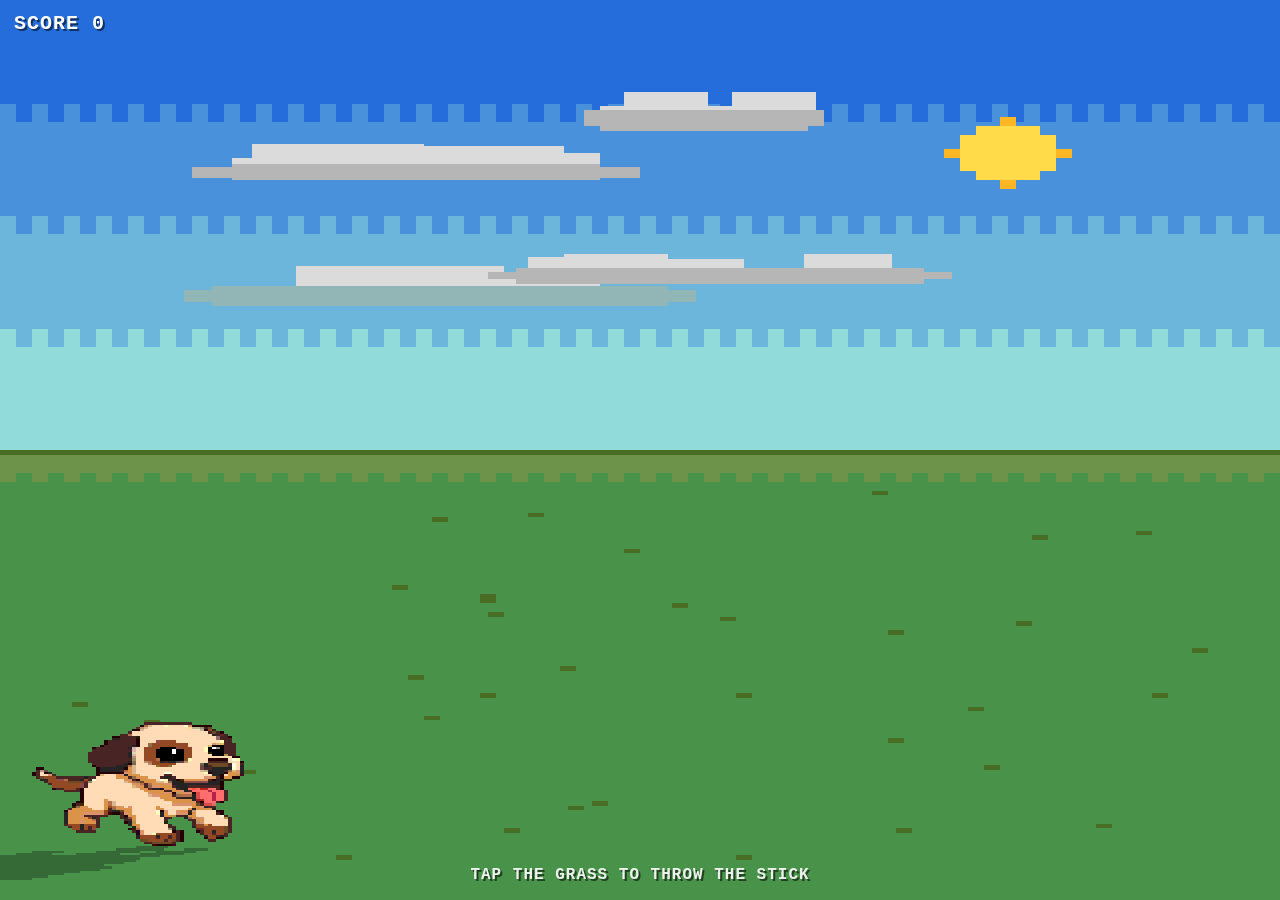
==== fetch/index.html @ 3e74830e "Add fetch: a pixel-art dog fetch game Tap the grass to throw a stick; the dog fetches it home for po" ====
<!DOCTYPE html>
<html lang="en">
<head>
<meta charset="utf-8">
<meta name="viewport" content="width=device-width, initial-scale=1, maximum-scale=1, user-scalable=no, viewport-fit=cover">
<meta name="theme-color" content="#7ec8ff">
<title>Fetch</title>
<style>
  * { margin: 0; padding: 0; box-sizing: border-box; }
  html, body {
    height: 100%;
    overflow: hidden;
    background: #000;
    touch-action: none;
    -webkit-user-select: none;
    user-select: none;
    -webkit-tap-highlight-color: transparent;
    font-family: "Courier New", Courier, monospace;
  }
  #game {
    position: fixed;
    inset: 0;
    width: 100%;
    height: 100%;
    image-rendering: pixelated;
    image-rendering: crisp-edges;
  }
  #hud {
    position: fixed;
    top: env(safe-area-inset-top, 0);
    left: 0;
    right: 0;
    display: flex;
    justify-content: space-between;
    align-items: flex-start;
    padding: 12px 14px;
    pointer-events: none;
    color: #fff;
    font-weight: bold;
    text-shadow: 2px 2px 0 rgba(0,0,0,0.55);
    font-size: clamp(14px, 4.5vw, 20px);
    letter-spacing: 1px;
  }
  #score { white-space: pre; }
  #themeBtn {
    pointer-events: auto;
    display: none;
    background: #14141c;
    color: #fff;
    border: 3px solid #fff;
    box-shadow: 3px 3px 0 rgba(0,0,0,0.5);
    font-family: inherit;
    font-weight: bold;
    font-size: clamp(12px, 3.8vw, 16px);
    letter-spacing: 1px;
    padding: 8px 12px;
    cursor: pointer;
  }
  #themeBtn:active { transform: translate(2px, 2px); box-shadow: 1px 1px 0 rgba(0,0,0,0.5); }
  #hint {
    position: fixed;
    bottom: calc(env(safe-area-inset-bottom, 0px) + 16px);
    left: 0;
    right: 0;
    text-align: center;
    color: rgba(255,255,255,0.9);
    font-size: clamp(12px, 3.8vw, 16px);
    font-weight: bold;
    letter-spacing: 1px;
    text-shadow: 2px 2px 0 rgba(0,0,0,0.55);
    pointer-events: none;
    transition: opacity 0.6s;
  }
  #toast {
    position: fixed;
    top: 22%;
    left: 0;
    right: 0;
    text-align: center;
    color: #fff;
    font-size: clamp(16px, 6vw, 26px);
    font-weight: bold;
    letter-spacing: 2px;
    text-shadow: 2px 2px 0 rgba(0,0,0,0.6);
    pointer-events: none;
    opacity: 0;
  }
  #toast.show { animation: toastUp 1.1s ease-out; }
  @keyframes toastUp {
    0%   { opacity: 0; transform: translateY(10px); }
    20%  { opacity: 1; transform: translateY(0); }
    75%  { opacity: 1; }
    100% { opacity: 0; transform: translateY(-14px); }
  }
  #backdrop {
    position: fixed;
    inset: 0;
    background: rgba(0,0,0,0.45);
    display: none;
    z-index: 10;
  }
  #bubble {
    position: fixed;
    left: 50%;
    bottom: 18%;
    transform: translateX(-50%);
    width: min(86vw, 420px);
    background: #14141c;
    color: #f2f2f7;
    border: 4px solid #f2f2f7;
    box-shadow: 6px 6px 0 rgba(0,0,0,0.55);
    padding: 18px 16px 14px;
    display: none;
    z-index: 11;
    text-align: center;
  }
  /* speech bubble tail pointing down-left toward the dog */
  #bubble::after {
    content: "";
    position: absolute;
    left: 18%;
    bottom: -18px;
    width: 0;
    height: 0;
    border-left: 14px solid transparent;
    border-right: 14px solid transparent;
    border-top: 18px solid #f2f2f7;
  }
  #bubble::before {
    content: "";
    position: absolute;
    left: calc(18% + 4px);
    bottom: -10px;
    width: 0;
    height: 0;
    border-left: 10px solid transparent;
    border-right: 10px solid transparent;
    border-top: 14px solid #14141c;
    z-index: 1;
  }
  #bubbleText {
    font-size: clamp(15px, 4.6vw, 19px);
    font-weight: bold;
    line-height: 1.5;
    white-space: pre-wrap;
  }
  #bubbleArt {
    margin: 14px auto 0;
    display: none;
    max-width: 70%;
    max-height: 28vh;
    image-rendering: pixelated;
    image-rendering: crisp-edges;
  }
  #bubbleTap {
    margin-top: 14px;
    font-size: clamp(11px, 3.2vw, 13px);
    color: #9a9aad;
    letter-spacing: 2px;
    animation: blink 1.2s steps(2) infinite;
  }
  @keyframes blink { 50% { opacity: 0.25; } }
</style>
</head>
<body>
<canvas id="game"></canvas>
<div id="hud">
  <div id="score">SCORE 0</div>
  <button id="themeBtn" type="button">SKY: DAY</button>
</div>
<div id="hint">TAP THE GRASS TO THROW THE STICK</div>
<div id="toast"></div>
<div id="backdrop"></div>
<div id="bubble">
  <div id="bubbleText"></div>
  <img id="bubbleArt" alt="">
  <div id="bubbleTap">TAP TO CONTINUE</div>
</div>

<script>
"use strict";

/* ============================================================
 *  EVERYTHING YOU'LL WANT TO EDIT IS IN THIS TOP SECTION.
 * ============================================================ */

/* ---- MESSAGES ----------------------------------------------
 * Shown one per fetch (in order) once the translate feature is
 * unlocked. Add / remove / reorder freely; the game adapts to
 * any count. `art` is an optional URL to a pixel-art image
 * shown below the text (leave null for text only).
 * `\n` inside text makes a line break.
 *
 * A long message can span several bubble pages: use `pages`
 * instead of `text`/`art`. One fetch shows all its pages in a
 * row - each tap turns the page, and every page can carry its
 * own pixel art (or none).
 */
const MESSAGES = [
  { text: "woof! you unlocked my voice!\n(placeholder message 1 - edit me)", art: null },
  { text: "placeholder message 2 - edit me", art: null },
  {
    pages: [
      { text: "placeholder message 3, page 1 - a longer thought can continue...", art: null },
      { text: "...on the next page, optionally with different art.", art: null },
    ],
  },
  { text: "placeholder message 4 - edit me", art: null },
  { text: "placeholder message 5 - edit me", art: null },
];

/* ---- GAME TUNING ------------------------------------------- */
const CONFIG = {
  POINTS_PER_FETCH: 5,
  TRANSLATE_UNLOCK_AT: 10,   // score needed to unlock the translate feature
  // game-pixels per second along the direction of travel, per direction.
  // tune each to match the sprite's walk cycle (together with its fps).
  DOG_SPEED: { N: 58, NE: 58, S: 58, SW: 58 },
  STICK_FLIGHT_MS: 700,
  PICKUP_PAUSE_MS: 450,
  SAVE_KEY: "fetch-dog-save-v1",
};

/* ---- SPRITES ------------------------------------------------
 * Set `src` to a PNG path or URL (CDN is fine); null uses a
 * built-in placeholder. Sheets can be horizontal strips OR
 * grids: `frames` is the total frame count, `cols` is frames
 * per row (defaults to all frames in one row).
 * Every sprite is resampled once at load (nearest-neighbor) so
 * a frame stands `size` game-px tall - the world is 160px wide,
 * so size 32 covers a fifth of the screen. Omit `size` to keep
 * native pixels. `fps` is the animation speed.
 *
 * Directions: runN = fetching straight up, runNE = fetching
 * up-right, runS / runSW = returning (stick in mouth, baked
 * into the art - the game hides the loose stick then).
 */
const SPRITES = {
  // `feet` = transparent px between the frame's bottom edge and
  // the lowest paw pixel (in SOURCE px) - anchors feet to the
  // ground so the dog stands on its shadow. Measured per sheet.
  // `detail: 2` renders the sprite on a grid twice as fine as
  // the world (same on-screen size, double the pixel detail).
  idle:  { src: "assets/dog_idle.png",      frames: 16, cols: 4, fps: 8,  size: 32, feet: 12,  detail: 2 },
  runN:  { src: "assets/dog_north.png",     frames: 5,  cols: 5, fps: 10, size: 32, feet: 15,  detail: 2 },
  runNE: { src: "assets/dog_northeast.png", frames: 4,  cols: 2, fps: 10, size: 32, feet: 8,   detail: 2 },
  runS:  { src: "assets/dog_south.png",     frames: 5,  cols: 5, fps: 10, size: 32, feet: 25,  detail: 2 },
  runSW: { src: "assets/dog_southwest.png", frames: 4,  cols: 2, fps: 10, size: 32, feet: 28,  detail: 2 },
  stick: { src: "assets/stick.png",         frames: 1,  fps: 1,  size: 10, feet: 135 },
  sun:   { src: null, frames: 1, fps: 1 },
  moon:  { src: null, frames: 1, fps: 1 },
  cloud: { src: null, frames: 1, fps: 1 },
};

/* ---- SKY THEMES ---------------------------------------------
 * The sky is drawn as discrete color bands with dithered seams
 * (retro-style) and is generated fresh on every load: sun/moon
 * position jitters, clouds get random shapes, sizes, positions
 * and drift speeds, stars scatter differently each night.
 *
 * All colors snap to the Sega Mega Drive palette (9-bit RGB,
 * 8 levels per channel) - edit freely, they get quantized.
 * `sky` is EXACTLY the flat bands drawn top to bottom: 3-4
 * hand-shaded tones of a single hue, no gradient in between.
 * `body` is the sprite hanging in the sky; `bodyPos` is its
 * base position as fractions of (width, sky height), drawn at
 * uniform scale, never squished. `glow` paints halo rings
 * behind it, outermost color first (null for none).
 * Clouds are lit by the sun/moon: `cloudLit` / `cloudShade`
 * are 4-step ramps indexed by distance from the light -
 * index 0 colors the nearest clouds, index 3 the farthest.
 */
const THEMES = {
  day: {
    label: "DAY",
    sky: ["#246ddb", "#4992db", "#6db6db", "#92dbdb"],
    ground: "#4a8f3c", groundLight: "#5da04a", groundDark: "#3c7530",
    body: "sun", bodyPos: [0.70, 0.38], glow: null,
    stars: false, cloudAlpha: 1.0, shadowAlpha: 0.28,
    cloudLit:   ["#f4f4ee", "#e8ecea", "#d8e2e2", "#c8d4da"],
    cloudShade: ["#b8c8d0", "#a8bcc8", "#98acc0", "#8ca0b4"],
  },
  sunset: {
    label: "SUNSET",
    sky: ["#922449", "#b64924", "#db6d24", "#ff9249"],
    ground: "#3a6a2e", groundLight: "#4a7a38", groundDark: "#2e5424",
    body: "sun", bodyPos: [0.24, 0.78], glow: ["#eda24e", "#f6d27c"],
    stars: false, cloudAlpha: 1.0, shadowAlpha: 0.34,
    cloudLit:   ["#f6d27c", "#e89a5a", "#b86878", "#7c5484"],
    cloudShade: ["#c87848", "#985058", "#6c4468", "#4c3a5c"],
  },
  night: {
    label: "NIGHT",
    sky: ["#000024", "#002449", "#24496d"],
    ground: "#20381c", groundLight: "#2a4424", groundDark: "#182c14",
    body: "moon", bodyPos: [0.68, 0.32], glow: ["#2c3660"],
    stars: true, cloudAlpha: 0.9, shadowAlpha: 0.18,
    cloudLit:   ["#6a74a0", "#565e88", "#464c70", "#383e5c"],
    cloudShade: ["#3a4060", "#323852", "#2a2f46", "#24283c"],
  },
};
const THEME_ORDER = ["day", "sunset", "night"];

/* Sega Mega Drive palette: 9-bit RGB, 8 levels per channel.
 * Every procedural color in the game passes through q(). */
const MD_LEVELS = [0, 36, 73, 109, 146, 182, 219, 255];
function q(hex) {
  const c = hexRGB(hex).map((v) => MD_LEVELS[Math.round(v / 255 * 7)]);
  return "#" + c.map((v) => v.toString(16).padStart(2, "0")).join("");
}
for (const t of Object.values(THEMES)) {
  t.sky = t.sky.map(q);
  t.ground = q(t.ground);
  t.groundLight = q(t.groundLight);
  t.groundDark = q(t.groundDark);
  if (t.glow) t.glow = t.glow.map(q);
  t.cloudLit = t.cloudLit.map(q);
  t.cloudShade = t.cloudShade.map(q);
}

/* ---- SKY GENERATION ----------------------------------------- */
const SKY = {
  CLOUDS_MIN: 3, CLOUDS_MAX: 5,
  DRIFT_MAX: 2.0,       // max cloud drift, game-px per second
  STARS_MIN: 30, STARS_MAX: 60,
  SUN_JITTER: 0.09,     // random sun/moon offset per load (fraction)
};

/* ============================================================
 *  GAME CODE BELOW - shouldn't need edits for content changes.
 * ============================================================ */

const canvas = document.getElementById("game");
const ctx = canvas.getContext("2d");
const scoreEl = document.getElementById("score");
const themeBtn = document.getElementById("themeBtn");
const hintEl = document.getElementById("hint");
const toastEl = document.getElementById("toast");
const backdropEl = document.getElementById("backdrop");
const bubbleEl = document.getElementById("bubble");
const bubbleTextEl = document.getElementById("bubbleText");
const bubbleArtEl = document.getElementById("bubbleArt");

/* ---- persistent state ---- */
let save = { score: 0, msgIndex: 0, theme: "day" };
try {
  const raw = localStorage.getItem(CONFIG.SAVE_KEY);
  if (raw) save = Object.assign(save, JSON.parse(raw));
} catch (e) { /* private mode etc - play without saving */ }
function persist() {
  try { localStorage.setItem(CONFIG.SAVE_KEY, JSON.stringify(save)); } catch (e) {}
}

const translateUnlocked = () => save.score >= CONFIG.TRANSLATE_UNLOCK_AT;
const skyUnlocked = () => save.msgIndex >= MESSAGES.length && translateUnlocked();

/* ---- layout (low-res internal canvas, scaled by CSS) ---- */
const GW = 160;               // world width in game pixels
const RES = 2;                // canvas supersample: sprites with `detail: 2`
                              // render on a grid twice as fine as the world
let GH = 284;                 // world height, follows screen aspect
let horizonY = 96;
const HOME_X = 20;   // dog home, bottom-left; keeps the 2x sprite fully on-screen
let homeY = 260;

function resize() {
  const aspect = window.innerHeight / window.innerWidth;
  GH = Math.max(200, Math.min(420, Math.round(GW * aspect)));
  canvas.width = GW * RES;
  canvas.height = GH * RES;
  horizonY = Math.round(GH * 0.50);
  homeY = GH - 12;
  ctx.setTransform(RES, 0, 0, RES, 0, 0); // draw in world units
  ctx.imageSmoothingEnabled = false;
  if (dog && dog.state === "idle") { dog.x = HOME_X; dog.y = homeY; }
  if (typeof scene !== "undefined") { regenScene(); rebuildSky(); }
}

/* ---- per-load random scenery ---- */
const scene = { clouds: [], stars: [], tufts: [], jx: 0, jy: 0 };
let skyCanvas = null;

function rnd(a, b) { return a + Math.random() * (b - a); }

function regenScene() {
  scene.jx = rnd(-SKY.SUN_JITTER, SKY.SUN_JITTER);
  scene.jy = rnd(-SKY.SUN_JITTER * 0.7, SKY.SUN_JITTER);
  scene.stars = [];
  const ns = Math.round(rnd(SKY.STARS_MIN, SKY.STARS_MAX));
  for (let i = 0; i < ns; i++) {
    scene.stars.push([Math.random(), Math.random(), Math.random() < 0.2 ? 2 : 1]);
  }
  scene.tufts = [];
  for (let i = 0; i < 34; i++) scene.tufts.push([Math.random(), Math.random()]);
  scene.clouds = [];
  const nc = Math.round(rnd(SKY.CLOUDS_MIN, SKY.CLOUDS_MAX));
  for (let i = 0; i < nc; i++) {
    scene.clouds.push({
      x: Math.random() * GW,
      fy: rnd(0.08, 0.70),
      fw: rnd(0.18, 0.40),
      fh: rnd(0.07, 0.15),
      drift: rnd(0.4, SKY.DRIFT_MAX) * (Math.random() < 0.5 ? -1 : 1),
      sil: null,      // silhouette canvas, made lazily
      bucket: -1,     // light-distance bucket of current tint
      tinted: null,
    });
  }
}

/* random blobby cloud silhouette (used when no cloud art is set) */
function genCloudSil() {
  const w = Math.round(rnd(22, 40)), h = Math.round(rnd(10, 16));
  const c = makeCanvas(w, h), g = c.getContext("2d");
  g.fillStyle = "#fff";
  const base = Math.round(h * 0.5);
  g.fillRect(2, base, w - 4, h - base - 1);
  const bumps = 3 + Math.floor(Math.random() * 3);
  for (let i = 0; i < bumps; i++) {
    const bw = Math.round(rnd(4, w * 0.4));
    const bx = Math.round(rnd(1, Math.max(2, w - bw - 1)));
    const bh = Math.round(rnd(2, base));
    g.fillRect(bx, base - bh, bw, bh + 1);
  }
  g.fillRect(0, base + 1, 2, Math.max(1, h - base - 3));
  g.fillRect(w - 2, base + 1, 2, Math.max(1, h - base - 3));
  return c;
}

function sunPos(th) {
  const fx = Math.min(0.90, Math.max(0.08, th.bodyPos[0] + scene.jx));
  const fy = Math.min(0.85, Math.max(0.12, th.bodyPos[1] + scene.jy));
  return [fx * GW, fy * horizonY];
}

function hexRGB(h) {
  return [parseInt(h.slice(1, 3), 16), parseInt(h.slice(3, 5), 16), parseInt(h.slice(5, 7), 16)];
}

/* colorize a cloud silhouette: lit on top, shaded underside */
function tintCloud(sil, lit, shade) {
  const c = makeCanvas(sil.width, sil.height);
  const g = c.getContext("2d");
  g.drawImage(sil, 0, 0);
  g.globalCompositeOperation = "source-atop";
  g.fillStyle = lit;
  g.fillRect(0, 0, c.width, c.height);
  g.fillStyle = shade;
  g.fillRect(0, Math.round(c.height * 0.55), c.width, Math.ceil(c.height * 0.45));
  return c;
}

/* pre-render the static sky: bands, dither, stars, halo, sun/moon */
function rebuildSky() {
  const th = THEMES[save.theme] || THEMES.day;
  if (!ART[th.body]) return;   // sprites not loaded yet
  skyCanvas = makeCanvas(GW, horizonY);
  const g = skyCanvas.getContext("2d");
  // the theme's shades ARE the bands - flat fills, no blending
  const cols = th.sky;
  const B = cols.length;
  const bandH = horizonY / B;
  for (let b = 0; b < B; b++) {
    g.fillStyle = cols[b];
    g.fillRect(0, Math.round(b * bandH), GW, Math.ceil(bandH) + 1);
  }
  // 2x2 checker dithering along each band seam
  for (let b = 1; b < B; b++) {
    const y = Math.round(b * bandH);
    g.fillStyle = cols[b];
    for (let x = 0; x < GW; x += 4) g.fillRect(x, y - 2, 2, 2);
    g.fillStyle = cols[b - 1];
    for (let x = 2; x < GW; x += 4) g.fillRect(x, y, 2, 2);
  }
  if (th.stars) {
    g.fillStyle = q("#d8d8e8");
    for (const s of scene.stars) {
      g.fillRect(Math.round(s[0] * (GW - 2)), Math.round(s[1] * (horizonY - 10)), s[2], s[2]);
    }
  }
  const [sx, sy] = sunPos(th);
  if (th.glow) {
    for (let i = 0; i < th.glow.length; i++) {
      g.fillStyle = th.glow[i];
      g.beginPath();
      g.arc(Math.round(sx), Math.round(sy), 7 + (th.glow.length - i) * 5, 0, Math.PI * 2);
      g.fill();
    }
  }
  const body = ART[th.body];
  const bd = body.detail || 1;
  g.drawImage(body.img, 0, 0, body.fw, body.fh,
    Math.round(sx - body.fw / bd / 2),
    Math.round(sy - body.fh / bd / 2),
    body.fw / bd, body.fh / bd);
}

/* ---- placeholder sprite art (used until real src is set) ---- */
const PAL = { out: "#33210f", body: "#a5713f", dark: "#7c5026", belly: "#d9b98a", stick: "#8a5a2b", stickD: "#6b431f" };
for (const k in PAL) PAL[k] = q(PAL[k]);

function makeCanvas(w, h) {
  const c = document.createElement("canvas");
  c.width = w; c.height = h;
  return c;
}

function drawSideDogFrame(g, ox, f, withStick, facingLeft) {
  // draws one 22x16 frame of a side-view dog facing right; flip handled by caller
  g.save();
  if (facingLeft) { g.translate(ox + 22, 0); g.scale(-1, 1); }
  else { g.translate(ox, 0); }
  g.fillStyle = PAL.body;
  g.fillRect(3, 6, 10, 5);          // body
  g.fillRect(12, 3, 5, 5);          // head
  g.fillStyle = PAL.dark;
  g.fillRect(12, 1, 2, 3);          // ear
  g.fillRect(16, 5, 2, 2);          // snout
  g.fillRect(1, 5 + (f ? 1 : 0), 2, 2); // tail (bobs)
  g.fillStyle = PAL.out;
  g.fillRect(14, 4, 1, 1);          // eye
  // legs alternate between frames
  g.fillStyle = PAL.dark;
  if (f === 0) {
    g.fillRect(4, 11, 2, 4);
    g.fillRect(10, 11, 2, 4);
  } else {
    g.fillRect(3, 11, 2, 4);
    g.fillRect(11, 11, 2, 4);
  }
  if (withStick) {
    g.fillStyle = PAL.stick;
    g.fillRect(15, 7, 7, 2);
    g.fillStyle = PAL.stickD;
    g.fillRect(20, 6, 2, 2);
  }
  g.restore();
}

function phSideDog(withStick, facingLeft) {
  const c = makeCanvas(44, 16);
  const g = c.getContext("2d");
  drawSideDogFrame(g, 0, 0, withStick, facingLeft);
  drawSideDogFrame(g, 22, 1, withStick, facingLeft);
  return c;
}

function drawVertDogFrame(g, ox, f, front, withStick) {
  // one 16x16 frame of a dog seen from behind (back) or front
  g.save();
  g.translate(ox, 0);
  g.fillStyle = PAL.body;
  g.fillRect(5, 6, 6, 6);           // body
  g.fillRect(4, 1, 8, 6);           // head
  g.fillStyle = PAL.dark;
  g.fillRect(3, 0, 2, 3);           // ears
  g.fillRect(11, 0, 2, 3);
  // tail wags side to side
  if (f === 0) g.fillRect(2, 7, 3, 2);
  else g.fillRect(11, 7, 3, 2);
  if (front) {
    g.fillStyle = PAL.out;
    g.fillRect(6, 3, 1, 1);         // eyes
    g.fillRect(9, 3, 1, 1);
    g.fillStyle = PAL.belly;
    g.fillRect(6, 9, 4, 3);
  }
  g.fillStyle = PAL.dark;
  if (f === 0) {
    g.fillRect(5, 12, 2, 4);
    g.fillRect(9, 12, 2, 4);
  } else {
    g.fillRect(4, 12, 2, 4);
    g.fillRect(10, 12, 2, 4);
  }
  if (withStick) {
    g.fillStyle = PAL.stick;
    g.fillRect(2, 5, 12, 2);
    g.fillStyle = PAL.stickD;
    g.fillRect(2, 5, 2, 2);
    g.fillRect(12, 5, 2, 2);
  }
  g.restore();
}

function phVertDog(front, withStick) {
  const c = makeCanvas(32, 16);
  const g = c.getContext("2d");
  drawVertDogFrame(g, 0, 0, front, withStick);
  drawVertDogFrame(g, 16, 1, front, withStick);
  return c;
}

function phStick() {
  const c = makeCanvas(10, 4);
  const g = c.getContext("2d");
  g.fillStyle = PAL.stick;
  g.fillRect(0, 1, 10, 2);
  g.fillStyle = PAL.stickD;
  g.fillRect(2, 0, 2, 2);
  g.fillRect(7, 2, 2, 2);
  return c;
}

function phSun() {
  const c = makeCanvas(16, 16);
  const g = c.getContext("2d");
  g.fillStyle = q("#ffd83d");
  g.fillRect(4, 2, 8, 12); g.fillRect(2, 4, 12, 8);
  g.fillStyle = q("#ffb02e");
  g.fillRect(0, 7, 2, 2); g.fillRect(14, 7, 2, 2);
  g.fillRect(7, 0, 2, 2); g.fillRect(7, 14, 2, 2);
  return c;
}

function phMoon() {
  const c = makeCanvas(14, 14);
  const g = c.getContext("2d");
  g.fillStyle = q("#e8e8d8");
  g.fillRect(3, 1, 8, 12); g.fillRect(1, 3, 12, 8);
  g.globalCompositeOperation = "destination-out";
  g.fillRect(6, 0, 10, 10);
  g.globalCompositeOperation = "source-over";
  g.fillStyle = q("#c9c9b4");
  g.fillRect(3, 8, 2, 2); g.fillRect(6, 11, 2, 1);
  return c;
}

function phCloud() {
  const c = makeCanvas(28, 12);
  const g = c.getContext("2d");
  g.fillStyle = "#ffffff";
  g.fillRect(4, 5, 20, 5);
  g.fillRect(8, 2, 8, 4);
  g.fillRect(17, 3, 6, 3);
  g.fillRect(1, 7, 4, 3);
  g.fillRect(23, 7, 4, 3);
  return c;
}

/* ---- sprite loading ---- */
const ART = {}; // key -> { img, frames, fps, scale, fw, fh }

function loadSprites() {
  const placeholders = {
    idle:  () => phVertDog(true, false),
    runN:  () => phVertDog(false, false),
    runNE: () => phSideDog(false, false),
    runS:  () => phVertDog(true, true),
    runSW: () => phSideDog(true, true),
    stick: phStick,
    sun:   phSun,
    moon:  phMoon,
    cloud: phCloud,
  };
  // placeholders are 2-frame strips for the dog, single images otherwise
  const PH_FRAMES = { idle: 2, runN: 2, runNE: 2, runS: 2, runSW: 2, stick: 1, sun: 1, moon: 1, cloud: 1 };
  const jobs = Object.keys(SPRITES).map((key) => {
    const spec = SPRITES[key];
    return new Promise((resolve) => {
      // slice the sheet (strip or grid) and resample each frame
      // to `size` game-px tall, into one horizontal strip
      const finish = (img, frames, cols, feetSrc) => {
        const rows = Math.ceil(frames / cols);
        const sfw = Math.floor(img.width / cols);
        const sfh = Math.floor(img.height / rows);
        const detail = spec.src ? (spec.detail || 1) : 1; // placeholders stay coarse
        const fh = (spec.size || sfh) * detail;
        const fw = Math.max(1, Math.round(sfw * fh / sfh));
        const strip = makeCanvas(fw * frames, fh);
        const g = strip.getContext("2d");
        g.imageSmoothingEnabled = false;
        for (let f = 0; f < frames; f++) {
          g.drawImage(img,
            (f % cols) * sfw, Math.floor(f / cols) * sfh, sfw, sfh,
            f * fw, 0, fw, fh);
        }
        const pad = Math.round((feetSrc || 0) * fh / sfh);
        // black silhouette copy, projected on the ground as the cast shadow
        const shadow = makeCanvas(strip.width, strip.height);
        const sg = shadow.getContext("2d");
        sg.drawImage(strip, 0, 0);
        sg.globalCompositeOperation = "source-atop";
        sg.fillStyle = "#000";
        sg.fillRect(0, 0, shadow.width, shadow.height);
        ART[key] = { img: strip, frames, fps: spec.fps, detail, fw, fh, pad, shadow };
        resolve();
      };
      const usePlaceholder = () => finish(placeholders[key](), PH_FRAMES[key], PH_FRAMES[key], 0);
      if (spec.src) {
        const img = new Image();
        img.onload = () => finish(img, spec.frames, spec.cols || spec.frames, spec.feet);
        img.onerror = usePlaceholder; // fall back if the asset fails to load
        img.src = spec.src;
      } else {
        usePlaceholder();
      }
    });
  });
  return Promise.all(jobs);
}

function frameIndex(a, frame, animT) {
  if (a.frames <= 1) return 0;
  return frame !== null ? frame : Math.floor(animT * a.fps) % a.frames;
}

function drawSprite(key, cx, bottomY, frame, animT) {
  const a = ART[key];
  if (!a) return;
  const f = frameIndex(a, frame, animT);
  const d = a.detail || 1;
  const w = a.fw / d;   // world-unit size; detail sprites keep finer pixels
  const h = a.fh / d;
  const pad = (a.pad || 0) / d;
  // anchor the lowest content pixel (feet) to bottomY, not the frame edge;
  // positions snap to the sprite's own (finer) grid
  const x = Math.round((cx - w / 2) * d) / d;
  const y = Math.round((bottomY - h + pad) * d) / d;
  ctx.drawImage(a.img, f * a.fw, 0, a.fw, a.fh, x, y, w, h);
}

/* cast shadow: the sprite's silhouette sheared away from the
 * sun/moon and squashed onto the ground. Lower light = longer
 * shadow; the shear direction follows the light's x position. */
function drawCastShadow(key, cx, groundY, frame, animT) {
  const a = ART[key];
  if (!a || !a.shadow) return;
  const th = THEMES[save.theme] || THEMES.day;
  const [lx, ly] = sunPos(th);
  const e = Math.min(1, Math.max(0, ly / horizonY)); // 0 high sun, 1 at horizon
  const dir = Math.max(-1.6, Math.min(1.6, (cx - lx) / (GW * 0.35)));
  const kx = dir * (0.35 + 0.9 * e);      // horizontal shear away from light
  const ksq = 0.20 + 0.30 * e;            // how far it spills toward the camera
  const f = frameIndex(a, frame, animT);
  const d = a.detail || 1;
  const w = a.fw / d;
  const h = a.fh / d;
  const feetY = h - (a.pad || 0) / d; // feet row within the frame, world units
  ctx.save();
  ctx.globalAlpha = th.shadowAlpha;
  ctx.translate(Math.round(cx), Math.round(groundY));
  // pixels above the feet have negative y here, so negate the
  // shear to make the silhouette lean away from the light
  ctx.transform(1, 0, -kx, -ksq, 0, 0);
  ctx.drawImage(a.shadow, f * a.fw, 0, a.fw, a.fh, -w / 2, -feetY, w, h);
  ctx.restore();
}

/* ---- game objects ---- */
const dog = {
  x: HOME_X, y: 260,
  state: "idle",   // idle | fetch | pickup | return
  dir: "S",
  animT: 0,
  pickupT: 0,
};

const stick = {
  onGround: false,
  inFlight: false,
  t: 0,
  sx: 0, sy: 0, tx: 0, ty: 0,
  x: 0, y: 0,
};

/* ---- popups ---- */
const popupQueue = [];
let popupOpen = false;

function updateTapLabel() {
  document.getElementById("bubbleTap").textContent =
    popupQueue.length > 0 ? "TAP FOR MORE" : "TAP TO CLOSE";
}
function queuePopup(text, art) {
  popupQueue.push({ text, art });
  if (!popupOpen) showNextPopup();
  else updateTapLabel(); // a page queued behind the open one
}
function showNextPopup() {
  const p = popupQueue.shift();
  if (!p) { popupOpen = false; backdropEl.style.display = "none"; bubbleEl.style.display = "none"; return; }
  popupOpen = true;
  bubbleTextEl.textContent = p.text;
  if (p.art) {
    bubbleArtEl.src = p.art;
    bubbleArtEl.style.display = "block";
  } else {
    bubbleArtEl.style.display = "none";
  }
  updateTapLabel();
  backdropEl.style.display = "block";
  bubbleEl.style.display = "block";
}
function dismissPopup() {
  if (!popupOpen) return;
  showNextPopup(); // shows next queued popup or closes
}
backdropEl.addEventListener("pointerdown", dismissPopup);
bubbleEl.addEventListener("pointerdown", dismissPopup);

/* ---- HUD ---- */
function updateHUD() {
  scoreEl.textContent = "SCORE " + save.score;
  if (skyUnlocked()) {
    themeBtn.style.display = "block";
    themeBtn.textContent = "SKY: " + THEMES[save.theme].label;
  }
}
themeBtn.addEventListener("pointerdown", (e) => {
  e.stopPropagation();
  const i = THEME_ORDER.indexOf(save.theme);
  save.theme = THEME_ORDER[(i + 1) % THEME_ORDER.length];
  for (const c of scene.clouds) c.bucket = -1; // retint for the new light
  rebuildSky();
  persist();
  updateHUD();
});

function toast(text) {
  toastEl.textContent = text;
  toastEl.classList.remove("show");
  void toastEl.offsetWidth; // restart animation
  toastEl.classList.add("show");
}

/* ---- input: tap the grass to throw ---- */
let hintHidden = false;
canvas.addEventListener("pointerdown", (e) => {
  if (popupOpen) { dismissPopup(); return; }
  if (dog.state !== "idle" || stick.inFlight) return;
  const rect = canvas.getBoundingClientRect();
  let gx = ((e.clientX - rect.left) / rect.width) * GW;
  let gy = ((e.clientY - rect.top) / rect.height) * GH;
  // the whole stick sprite must land on the grass, whatever the
  // screen shape: margins derive from its actual drawn size
  const sa = ART.stick;
  const sd = sa ? (sa.detail || 1) : 1;
  const stickHalfW = sa ? (sa.fw / sd) / 2 + 1 : 8;
  const stickH = sa ? (sa.fh - (sa.pad || 0)) / sd : 6;
  const grassTop = horizonY + stickH + 3;
  gx = Math.max(stickHalfW, Math.min(GW - stickHalfW, gx));
  // keep the reachable cone from forcing the stick above the grass
  gx = Math.min(gx, HOME_X + homeY - grassTop);
  if (gy < grassTop) gy = grassTop;
  if (gy > homeY) gy = homeY;
  // clamp into the dog's reachable cone: it only runs N and NE,
  // so the stick must land at or above the 45-degree line from home
  const maxY = homeY - Math.max(0, gx - HOME_X);
  if (gy > maxY) gy = maxY;

  stick.inFlight = true;
  stick.onGround = false;
  stick.t = 0;
  stick.sx = GW * 0.55;          // thrown from "you", bottom of screen
  stick.sy = GH + 6;
  stick.tx = gx;
  stick.ty = gy;

  if (!hintHidden) { hintHidden = true; hintEl.style.opacity = "0"; }
});

/* ---- fetch complete: points, unlocks, messages ---- */
function deliver() {
  stick.onGround = false;
  const before = save.score;
  save.score += CONFIG.POINTS_PER_FETCH;
  toast("+" + CONFIG.POINTS_PER_FETCH);

  const justUnlockedTranslate =
    before < CONFIG.TRANSLATE_UNLOCK_AT && save.score >= CONFIG.TRANSLATE_UNLOCK_AT;

  if (justUnlockedTranslate) {
    queuePopup("TRANSLATE UNLOCKED!\n\nyour dog can talk now.\nfetch again to hear it.", null);
  } else if (translateUnlocked() && save.msgIndex < MESSAGES.length) {
    const m = MESSAGES[save.msgIndex];
    save.msgIndex += 1;
    for (const page of (m.pages || [m])) queuePopup(page.text, page.art);
    if (save.msgIndex >= MESSAGES.length) {
      queuePopup("SKY UNLOCKED!\n\nyou can change the sky now.\ntry the button up top.", null);
    }
  }
  persist();
  updateHUD();
}

/* ---- update ---- */
function update(dt) {
  dog.animT += dt;

  // clouds drift slowly and wrap around
  for (const c of scene.clouds) {
    c.x += c.drift * dt;
    const w = c.fw * GW;
    if (c.x > GW + 4) c.x = -w - 2;
    else if (c.x < -w - 4) c.x = GW + 2;
  }

  if (stick.inFlight) {
    stick.t += (dt * 1000) / CONFIG.STICK_FLIGHT_MS;
    if (stick.t >= 1) {
      stick.t = 1;
      stick.inFlight = false;
      stick.onGround = true;
      stick.x = stick.tx;
      stick.y = stick.ty;
      dog.state = "fetch";
      dog.animT = 0;
    } else {
      const t = stick.t;
      stick.x = stick.sx + (stick.tx - stick.sx) * t;
      stick.y = stick.sy + (stick.ty - stick.sy) * t - Math.sin(t * Math.PI) * GH * 0.22;
    }
  }

  const stepFor = (dir) => CONFIG.DOG_SPEED[dir] * dt;
  const diagFor = (dir) => stepFor(dir) / Math.SQRT2;

  if (dog.state === "fetch") {
    const dx = stick.tx - dog.x;
    const dy = stick.ty - dog.y;   // negative: stick is above dog
    if (dx > 0.5 && dy < -0.5) {
      dog.dir = "NE";
      const diag = diagFor("NE");
      dog.x += Math.min(diag, dx);
      dog.y -= Math.min(diag, -dy);
    } else if (dy < -0.5) {
      dog.dir = "N";
      dog.y -= Math.min(stepFor("N"), -dy);
    } else if (dx > 0.5) {
      // stick sits exactly on the cone edge; NE finishes the approach
      dog.dir = "NE";
      dog.x += Math.min(diagFor("NE"), dx);
    } else {
      dog.state = "pickup";
      dog.pickupT = 0;
      dog.dir = "S";
      stick.onGround = false; // in the dog's mouth now (baked into S/SW sprites)
    }
  } else if (dog.state === "pickup") {
    dog.pickupT += dt * 1000;
    if (dog.pickupT >= CONFIG.PICKUP_PAUSE_MS) {
      dog.state = "return";
      dog.animT = 0;
    }
  } else if (dog.state === "return") {
    const dx = dog.x - HOME_X;     // positive: dog is right of home
    const dy = homeY - dog.y;      // positive: home is below dog
    if (dx > 0.5 && dy > 0.5) {
      dog.dir = "SW";
      const diag = diagFor("SW");
      dog.x -= Math.min(diag, dx);
      dog.y += Math.min(diag, dy);
    } else if (dy > 0.5) {
      dog.dir = "S";
      dog.y += Math.min(stepFor("S"), dy);
    } else if (dx > 0.5) {
      dog.dir = "SW";
      dog.x -= Math.min(diagFor("SW"), dx);
    } else {
      dog.x = HOME_X;
      dog.y = homeY;
      dog.state = "idle";
      dog.dir = "S";
      dog.animT = 0;
      deliver();
    }
  }
}

/* ---- draw ---- */
function draw() {
  const th = THEMES[save.theme] || THEMES.day;

  // sky (pre-rendered: bands, dither, stars, halo, sun/moon)
  if (skyCanvas) ctx.drawImage(skyCanvas, 0, 0);
  else { ctx.fillStyle = th.sky[0]; ctx.fillRect(0, 0, GW, horizonY); }

  // clouds, lit by their distance to the sun/moon
  const [lsx, lsy] = sunPos(th);
  ctx.globalAlpha = th.cloudAlpha;
  for (const c of scene.clouds) {
    if (!c.sil) {
      c.sil = (SPRITES.cloud.src && ART.cloud) ? ART.cloud.img : genCloudSil();
    }
    const w = c.fw * GW, h = c.fh * horizonY;
    const d = Math.hypot(
      (c.x + w / 2 - lsx) / (GW * 0.75),
      (c.fy * horizonY + h / 2 - lsy) / (horizonY * 0.9));
    const bucket = Math.min(3, Math.floor(d * 3));
    if (bucket !== c.bucket) {
      c.bucket = bucket;
      c.tinted = tintCloud(c.sil, th.cloudLit[bucket], th.cloudShade[bucket]);
    }
    ctx.drawImage(c.tinted, Math.round(c.x), Math.round(c.fy * horizonY), Math.round(w), Math.round(h));
  }
  ctx.globalAlpha = 1;

  // ground, with a lighter dithered haze band at the horizon
  ctx.fillStyle = th.ground;
  ctx.fillRect(0, horizonY, GW, GH - horizonY);
  ctx.fillStyle = th.groundLight;
  ctx.fillRect(0, horizonY, GW, 5);
  for (let x = 0; x < GW; x += 4) ctx.fillRect(x, horizonY + 5, 2, 2);
  ctx.fillStyle = th.groundDark;
  ctx.fillRect(0, horizonY, GW, 1);
  for (const t of scene.tufts) {
    const tx = Math.round(t[0] * (GW - 4)) + 2;
    const ty = horizonY + 8 + Math.round(t[1] * (GH - horizonY - 14));
    ctx.fillRect(tx, ty, 2, 1);
  }

  // stick (in flight or waiting on the grass)
  if (stick.inFlight || stick.onGround) {
    if (stick.inFlight) {
      // shadow tracks the ground position during flight
      ctx.fillStyle = "rgba(0,0,0,0.25)";
      const gx = stick.sx + (stick.tx - stick.sx) * stick.t;
      const gy = stick.sy + (stick.ty - stick.sy) * stick.t;
      ctx.fillRect(Math.round(gx - 4), Math.round(Math.min(gy, GH - 2)), 8, 2);
    }
    if (stick.onGround) drawCastShadow("stick", stick.x, stick.y + 2, 0, 0);
    drawSprite("stick", stick.x, stick.y + 2, 0, 0);
  }

  // dog: cast shadow, then sprite
  let key;
  if (dog.state === "fetch") key = dog.dir === "N" ? "runN" : "runNE";
  else if (dog.state === "return") key = dog.dir === "S" ? "runS" : "runSW";
  else if (dog.state === "pickup") key = "runS";
  else key = "idle";
  const dogFrame = dog.state === "pickup" ? 0 : null;
  drawCastShadow(key, dog.x, dog.y, dogFrame, dog.animT);
  drawSprite(key, dog.x, dog.y, dogFrame, dog.animT);
}

/* ---- main loop ---- */
let lastT = 0;
function frame(now) {
  const dt = Math.min(0.05, (now - lastT) / 1000 || 0);
  lastT = now;
  update(dt);
  draw();
  requestAnimationFrame(frame);
}

/* ---- debug helper: tap the score 7 times quickly to reset ---- */
let resetTaps = 0, resetTimer = null;
scoreEl.style.pointerEvents = "auto";
scoreEl.addEventListener("pointerdown", () => {
  resetTaps += 1;
  clearTimeout(resetTimer);
  resetTimer = setTimeout(() => { resetTaps = 0; }, 1500);
  if (resetTaps >= 7) {
    resetTaps = 0;
    save = { score: 0, msgIndex: 0, theme: "day" };
    persist();
    themeBtn.style.display = "none";
    updateHUD();
    toast("RESET");
  }
});

/* ---- boot ---- */
window.addEventListener("resize", resize);
resize();
dog.x = HOME_X;
dog.y = homeY;
updateHUD();
loadSprites().then(() => {
  rebuildSky();
  requestAnimationFrame(frame);
});
</script>

</body>
</html>
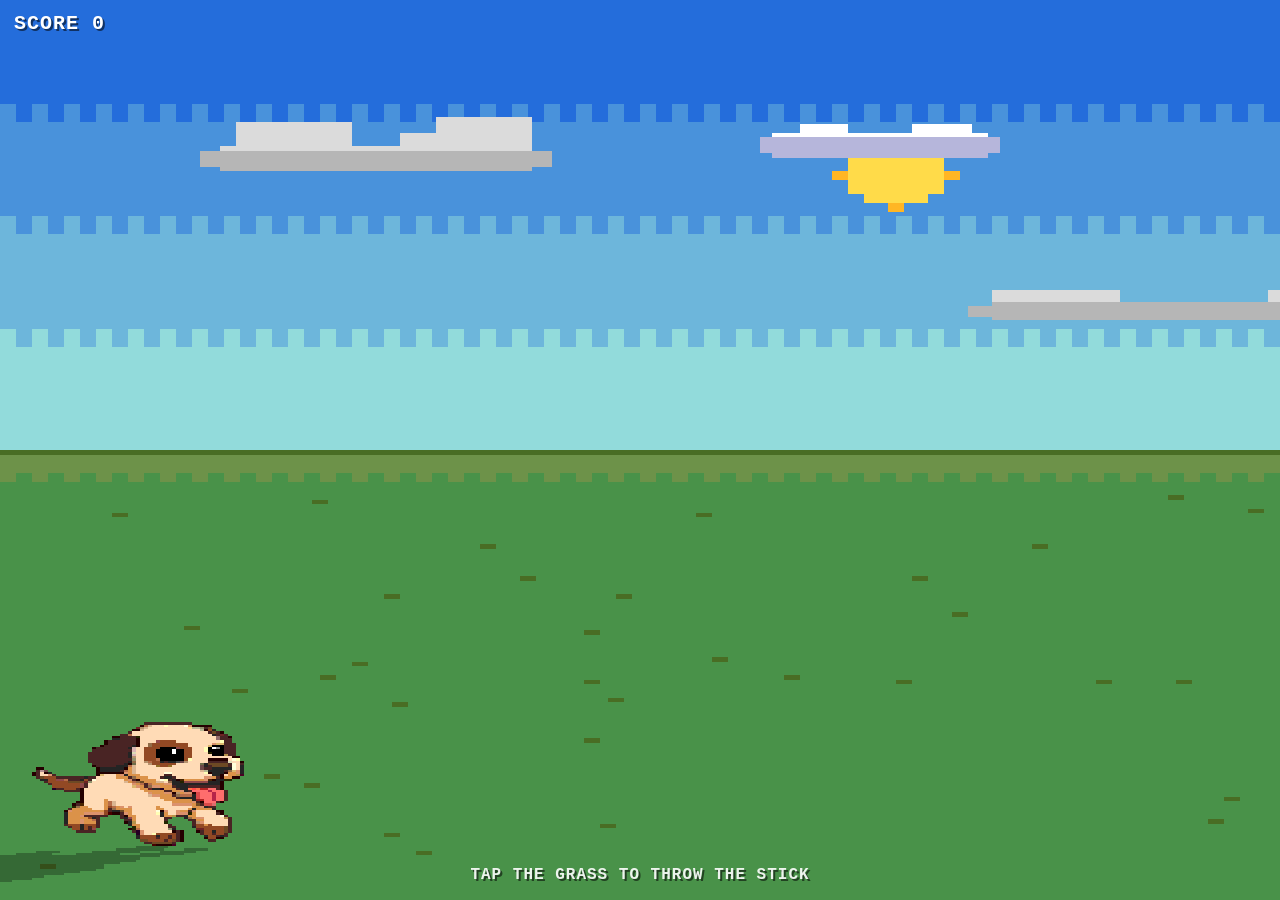
==== commit 117fa959: "refactor" ====
--- a/fetch/index.html
+++ b/fetch/index.html
@@ -3,7 +3,7 @@
 <head>
 <meta charset="utf-8">
 <meta name="viewport" content="width=device-width, initial-scale=1, maximum-scale=1, user-scalable=no, viewport-fit=cover">
-<meta name="theme-color" content="#7ec8ff">
+<meta name="theme-color" content="#246ddb">
 <title>Fetch</title>
 <style>
   * { margin: 0; padding: 0; box-sizing: border-box; }
@@ -25,6 +25,8 @@
     image-rendering: pixelated;
     image-rendering: crisp-edges;
   }
+
+  /* --- HUD --- */
   #hud {
     position: fixed;
     top: env(safe-area-inset-top, 0);
@@ -41,7 +43,7 @@
     font-size: clamp(14px, 4.5vw, 20px);
     letter-spacing: 1px;
   }
-  #score { white-space: pre; }
+  #score { white-space: pre; pointer-events: auto; }
   #themeBtn {
     pointer-events: auto;
     display: none;
@@ -92,6 +94,8 @@
     75%  { opacity: 1; }
     100% { opacity: 0; transform: translateY(-14px); }
   }
+
+  /* --- speech bubble popup --- */
   #backdrop {
     position: fixed;
     inset: 0;
@@ -114,14 +118,12 @@
     z-index: 11;
     text-align: center;
   }
-  /* speech bubble tail pointing down-left toward the dog */
+  /* tail pointing down-left toward the dog */
   #bubble::after {
     content: "";
     position: absolute;
     left: 18%;
     bottom: -18px;
-    width: 0;
-    height: 0;
     border-left: 14px solid transparent;
     border-right: 14px solid transparent;
     border-top: 18px solid #f2f2f7;
@@ -131,8 +133,6 @@
     position: absolute;
     left: calc(18% + 4px);
     bottom: -10px;
-    width: 0;
-    height: 0;
     border-left: 10px solid transparent;
     border-right: 10px solid transparent;
     border-top: 14px solid #14141c;
@@ -174,27 +174,24 @@
 <div id="bubble">
   <div id="bubbleText"></div>
   <img id="bubbleArt" alt="">
-  <div id="bubbleTap">TAP TO CONTINUE</div>
+  <div id="bubbleTap">TAP TO CLOSE</div>
 </div>
 
 <script>
 "use strict";
 
 /* ============================================================
- *  EVERYTHING YOU'LL WANT TO EDIT IS IN THIS TOP SECTION.
+ * 1. CONFIG - everything you'll want to edit lives here.
  * ============================================================ */
 
 /* ---- MESSAGES ----------------------------------------------
  * Shown one per fetch (in order) once the translate feature is
- * unlocked. Add / remove / reorder freely; the game adapts to
- * any count. `art` is an optional URL to a pixel-art image
- * shown below the text (leave null for text only).
- * `\n` inside text makes a line break.
- *
- * A long message can span several bubble pages: use `pages`
- * instead of `text`/`art`. One fetch shows all its pages in a
- * row - each tap turns the page, and every page can carry its
- * own pixel art (or none).
+ * unlocked. Add / remove / reorder freely. `art` is an optional
+ * URL to a pixel-art image shown below the text. `\n` breaks a
+ * line. A long message can span several bubble pages: use
+ * `pages` instead of `text`/`art` - one fetch shows the pages
+ * in a row, each tap turns the page, and every page can carry
+ * its own art (or none).
  */
 const MESSAGES = [
   { text: "woof! you unlocked my voice!\n(placeholder message 1 - edit me)", art: null },
@@ -212,9 +209,9 @@
 /* ---- GAME TUNING ------------------------------------------- */
 const CONFIG = {
   POINTS_PER_FETCH: 5,
-  TRANSLATE_UNLOCK_AT: 10,   // score needed to unlock the translate feature
-  // game-pixels per second along the direction of travel, per direction.
-  // tune each to match the sprite's walk cycle (together with its fps).
+  TRANSLATE_UNLOCK_AT: 10,  // score that unlocks the translate feature
+  // game-px per second along the direction of travel; tune each
+  // against the matching sprite's walk cycle (with its fps)
   DOG_SPEED: { N: 58, NE: 58, S: 58, SW: 58 },
   STICK_FLIGHT_MS: 700,
   PICKUP_PAUSE_MS: 450,
@@ -222,53 +219,44 @@
 };
 
 /* ---- SPRITES ------------------------------------------------
- * Set `src` to a PNG path or URL (CDN is fine); null uses a
- * built-in placeholder. Sheets can be horizontal strips OR
- * grids: `frames` is the total frame count, `cols` is frames
- * per row (defaults to all frames in one row).
- * Every sprite is resampled once at load (nearest-neighbor) so
- * a frame stands `size` game-px tall - the world is 160px wide,
- * so size 32 covers a fifth of the screen. Omit `size` to keep
- * native pixels. `fps` is the animation speed.
+ * `src`: PNG path or URL; null (or a failed load) falls back to
+ *   a built-in placeholder.
+ * Sheets may be horizontal strips or grids: `frames` is the
+ *   total count, `cols` is frames per row (default: one row).
+ * `size`: drawn height in game-px (the world is 160 wide, so
+ *   32 covers a fifth of the screen). Omit to keep native size.
+ * `feet`: transparent SOURCE px between the frame's bottom edge
+ *   and the lowest paw pixel - anchors feet to the ground.
+ * `detail: 2`: renders on a grid twice as fine as the world
+ *   (same on-screen size, double the pixel detail).
  *
- * Directions: runN = fetching straight up, runNE = fetching
- * up-right, runS / runSW = returning (stick in mouth, baked
- * into the art - the game hides the loose stick then).
+ * Directions: runN fetches straight up, runNE up-right;
+ * runS / runSW return with the stick baked into the art, so the
+ * game hides the loose stick while the dog carries it.
  */
 const SPRITES = {
-  // `feet` = transparent px between the frame's bottom edge and
-  // the lowest paw pixel (in SOURCE px) - anchors feet to the
-  // ground so the dog stands on its shadow. Measured per sheet.
-  // `detail: 2` renders the sprite on a grid twice as fine as
-  // the world (same on-screen size, double the pixel detail).
-  idle:  { src: "assets/dog_idle.png",      frames: 16, cols: 4, fps: 8,  size: 32, feet: 12,  detail: 2 },
-  runN:  { src: "assets/dog_north.png",     frames: 5,  cols: 5, fps: 10, size: 32, feet: 15,  detail: 2 },
-  runNE: { src: "assets/dog_northeast.png", frames: 4,  cols: 2, fps: 10, size: 32, feet: 8,   detail: 2 },
-  runS:  { src: "assets/dog_south.png",     frames: 5,  cols: 5, fps: 10, size: 32, feet: 25,  detail: 2 },
-  runSW: { src: "assets/dog_southwest.png", frames: 4,  cols: 2, fps: 10, size: 32, feet: 28,  detail: 2 },
-  stick: { src: "assets/stick.png",         frames: 1,  fps: 1,  size: 10, feet: 135 },
-  sun:   { src: null, frames: 1, fps: 1 },
-  moon:  { src: null, frames: 1, fps: 1 },
-  cloud: { src: null, frames: 1, fps: 1 },
+  idle:  { src: "assets/dog_idle.png",      frames: 16, cols: 4, fps: 8,  size: 32, feet: 12, detail: 2 },
+  runN:  { src: "assets/dog_north.png",     frames: 5,  cols: 5, fps: 10, size: 32, feet: 15, detail: 2 },
+  runNE: { src: "assets/dog_northeast.png", frames: 4,  cols: 2, fps: 10, size: 32, feet: 8,  detail: 2 },
+  runS:  { src: "assets/dog_south.png",     frames: 5,  cols: 5, fps: 10, size: 32, feet: 25, detail: 2 },
+  runSW: { src: "assets/dog_southwest.png", frames: 4,  cols: 2, fps: 10, size: 32, feet: 28, detail: 2 },
+  stick: { src: "assets/stick.png",         frames: 1,  size: 10, feet: 135 },
+  sun:   { src: null },
+  moon:  { src: null },
+  cloud: { src: null },
 };
 
 /* ---- SKY THEMES ---------------------------------------------
- * The sky is drawn as discrete color bands with dithered seams
- * (retro-style) and is generated fresh on every load: sun/moon
- * position jitters, clouds get random shapes, sizes, positions
- * and drift speeds, stars scatter differently each night.
- *
  * All colors snap to the Sega Mega Drive palette (9-bit RGB,
  * 8 levels per channel) - edit freely, they get quantized.
  * `sky` is EXACTLY the flat bands drawn top to bottom: 3-4
- * hand-shaded tones of a single hue, no gradient in between.
- * `body` is the sprite hanging in the sky; `bodyPos` is its
- * base position as fractions of (width, sky height), drawn at
- * uniform scale, never squished. `glow` paints halo rings
- * behind it, outermost color first (null for none).
- * Clouds are lit by the sun/moon: `cloudLit` / `cloudShade`
- * are 4-step ramps indexed by distance from the light -
- * index 0 colors the nearest clouds, index 3 the farthest.
+ *   hand-shaded tones of one hue, dithered at the seams.
+ * `body` is the sprite hanging in the sky; `bodyPos` its base
+ *   position as fractions of (width, sky height). `glow` paints
+ *   halo rings behind it, outermost color first (null = none).
+ * Clouds are lit by the sun/moon: `cloudLit` / `cloudShade` are
+ *   4-step ramps indexed by distance from the light (0 nearest).
+ * `shadowAlpha` is the strength of cast shadows on the ground.
  */
 const THEMES = {
   day: {
@@ -301,13 +289,29 @@
 };
 const THEME_ORDER = ["day", "sunset", "night"];
 
-/* Sega Mega Drive palette: 9-bit RGB, 8 levels per channel.
- * Every procedural color in the game passes through q(). */
+/* ---- SKY GENERATION (randomized per load) ------------------- */
+const SKY = {
+  CLOUDS_MIN: 3, CLOUDS_MAX: 5,
+  DRIFT_MAX: 2.0,       // max cloud drift, game-px per second
+  STARS_MIN: 30, STARS_MAX: 60,
+  SUN_JITTER: 0.09,     // random sun/moon offset per load (fraction)
+};
+
+/* ============================================================
+ * 2. PALETTE - Mega Drive quantization for procedural colors.
+ * ============================================================ */
+
 const MD_LEVELS = [0, 36, 73, 109, 146, 182, 219, 255];
+
+function hexRGB(h) {
+  return [parseInt(h.slice(1, 3), 16), parseInt(h.slice(3, 5), 16), parseInt(h.slice(5, 7), 16)];
+}
+
 function q(hex) {
   const c = hexRGB(hex).map((v) => MD_LEVELS[Math.round(v / 255 * 7)]);
   return "#" + c.map((v) => v.toString(16).padStart(2, "0")).join("");
 }
+
 for (const t of Object.values(THEMES)) {
   t.sky = t.sky.map(q);
   t.ground = q(t.ground);
@@ -318,67 +322,236 @@
   t.cloudShade = t.cloudShade.map(q);
 }
 
-/* ---- SKY GENERATION ----------------------------------------- */
-const SKY = {
-  CLOUDS_MIN: 3, CLOUDS_MAX: 5,
-  DRIFT_MAX: 2.0,       // max cloud drift, game-px per second
-  STARS_MIN: 30, STARS_MAX: 60,
-  SUN_JITTER: 0.09,     // random sun/moon offset per load (fraction)
-};
-
 /* ============================================================
- *  GAME CODE BELOW - shouldn't need edits for content changes.
+ * 3. CANVAS & LAYOUT
  * ============================================================ */
+
+const GW = 160;   // world width in game pixels
+const RES = 2;    // canvas supersample; sprites with `detail: 2`
+                  // render on a grid twice as fine as the world
+let GH = 284;     // world height, follows the screen's aspect
+let horizonY = 142;
+let homeY = 272;            // dog's home = bottom-left corner
+const HOME_X = 20;
 
 const canvas = document.getElementById("game");
 const ctx = canvas.getContext("2d");
-const scoreEl = document.getElementById("score");
-const themeBtn = document.getElementById("themeBtn");
-const hintEl = document.getElementById("hint");
-const toastEl = document.getElementById("toast");
-const backdropEl = document.getElementById("backdrop");
-const bubbleEl = document.getElementById("bubble");
-const bubbleTextEl = document.getElementById("bubbleText");
-const bubbleArtEl = document.getElementById("bubbleArt");
-
-/* ---- persistent state ---- */
-let save = { score: 0, msgIndex: 0, theme: "day" };
-try {
-  const raw = localStorage.getItem(CONFIG.SAVE_KEY);
-  if (raw) save = Object.assign(save, JSON.parse(raw));
-} catch (e) { /* private mode etc - play without saving */ }
-function persist() {
-  try { localStorage.setItem(CONFIG.SAVE_KEY, JSON.stringify(save)); } catch (e) {}
-}
-
-const translateUnlocked = () => save.score >= CONFIG.TRANSLATE_UNLOCK_AT;
-const skyUnlocked = () => save.msgIndex >= MESSAGES.length && translateUnlocked();
-
-/* ---- layout (low-res internal canvas, scaled by CSS) ---- */
-const GW = 160;               // world width in game pixels
-const RES = 2;                // canvas supersample: sprites with `detail: 2`
-                              // render on a grid twice as fine as the world
-let GH = 284;                 // world height, follows screen aspect
-let horizonY = 96;
-const HOME_X = 20;   // dog home, bottom-left; keeps the 2x sprite fully on-screen
-let homeY = 260;
 
 function resize() {
   const aspect = window.innerHeight / window.innerWidth;
   GH = Math.max(200, Math.min(420, Math.round(GW * aspect)));
   canvas.width = GW * RES;
   canvas.height = GH * RES;
-  horizonY = Math.round(GH * 0.50);
+  horizonY = Math.round(GH * 0.50);   // 50% sky, 50% grass
   homeY = GH - 12;
-  ctx.setTransform(RES, 0, 0, RES, 0, 0); // draw in world units
+  ctx.setTransform(RES, 0, 0, RES, 0, 0);  // draw in world units
   ctx.imageSmoothingEnabled = false;
-  if (dog && dog.state === "idle") { dog.x = HOME_X; dog.y = homeY; }
-  if (typeof scene !== "undefined") { regenScene(); rebuildSky(); }
-}
-
-/* ---- per-load random scenery ---- */
+  if (dog.state === "idle") { dog.x = HOME_X; dog.y = homeY; }
+  regenScene();
+  rebuildSky();
+}
+
+/* ============================================================
+ * 4. ASSETS - placeholders, loading, sheet normalization.
+ * ============================================================ */
+
+const ART = {}; // key -> { img (strip), frames, fps, detail, fw, fh, pad, shadow }
+
+function makeCanvas(w, h) {
+  const c = document.createElement("canvas");
+  c.width = w; c.height = h;
+  return c;
+}
+
+/* --- placeholder art, used until real sprites load --- */
+const PAL = {};
+{
+  const raw = { out: "#33210f", body: "#a5713f", dark: "#7c5026", belly: "#d9b98a", stick: "#8a5a2b", stickD: "#6b431f" };
+  for (const k in raw) PAL[k] = q(raw[k]);
+}
+
+function phDogSide(withStick, facingLeft) {
+  const c = makeCanvas(44, 16);
+  const g = c.getContext("2d");
+  for (let f = 0; f < 2; f++) {
+    g.save();
+    if (facingLeft) { g.translate(f * 22 + 22, 0); g.scale(-1, 1); }
+    else { g.translate(f * 22, 0); }
+    g.fillStyle = PAL.body;
+    g.fillRect(3, 6, 10, 5);              // body
+    g.fillRect(12, 3, 5, 5);              // head
+    g.fillStyle = PAL.dark;
+    g.fillRect(12, 1, 2, 3);              // ear
+    g.fillRect(16, 5, 2, 2);              // snout
+    g.fillRect(1, 5 + f, 2, 2);           // tail bobs
+    g.fillStyle = PAL.out;
+    g.fillRect(14, 4, 1, 1);              // eye
+    g.fillStyle = PAL.dark;
+    if (f === 0) { g.fillRect(4, 11, 2, 4); g.fillRect(10, 11, 2, 4); }
+    else { g.fillRect(3, 11, 2, 4); g.fillRect(11, 11, 2, 4); }
+    if (withStick) {
+      g.fillStyle = PAL.stick;
+      g.fillRect(15, 7, 7, 2);
+      g.fillStyle = PAL.stickD;
+      g.fillRect(20, 6, 2, 2);
+    }
+    g.restore();
+  }
+  return c;
+}
+
+function phDogVert(front, withStick) {
+  const c = makeCanvas(32, 16);
+  const g = c.getContext("2d");
+  for (let f = 0; f < 2; f++) {
+    g.save();
+    g.translate(f * 16, 0);
+    g.fillStyle = PAL.body;
+    g.fillRect(5, 6, 6, 6);               // body
+    g.fillRect(4, 1, 8, 6);               // head
+    g.fillStyle = PAL.dark;
+    g.fillRect(3, 0, 2, 3);               // ears
+    g.fillRect(11, 0, 2, 3);
+    if (f === 0) g.fillRect(2, 7, 3, 2);  // tail wags side to side
+    else g.fillRect(11, 7, 3, 2);
+    if (front) {
+      g.fillStyle = PAL.out;
+      g.fillRect(6, 3, 1, 1);             // eyes
+      g.fillRect(9, 3, 1, 1);
+      g.fillStyle = PAL.belly;
+      g.fillRect(6, 9, 4, 3);
+    }
+    g.fillStyle = PAL.dark;
+    if (f === 0) { g.fillRect(5, 12, 2, 4); g.fillRect(9, 12, 2, 4); }
+    else { g.fillRect(4, 12, 2, 4); g.fillRect(10, 12, 2, 4); }
+    if (withStick) {
+      g.fillStyle = PAL.stick;
+      g.fillRect(2, 5, 12, 2);
+      g.fillStyle = PAL.stickD;
+      g.fillRect(2, 5, 2, 2);
+      g.fillRect(12, 5, 2, 2);
+    }
+    g.restore();
+  }
+  return c;
+}
+
+function phStick() {
+  const c = makeCanvas(10, 4);
+  const g = c.getContext("2d");
+  g.fillStyle = PAL.stick;
+  g.fillRect(0, 1, 10, 2);
+  g.fillStyle = PAL.stickD;
+  g.fillRect(2, 0, 2, 2);
+  g.fillRect(7, 2, 2, 2);
+  return c;
+}
+
+function phSun() {
+  const c = makeCanvas(16, 16);
+  const g = c.getContext("2d");
+  g.fillStyle = q("#ffd83d");
+  g.fillRect(4, 2, 8, 12); g.fillRect(2, 4, 12, 8);
+  g.fillStyle = q("#ffb02e");
+  g.fillRect(0, 7, 2, 2); g.fillRect(14, 7, 2, 2);
+  g.fillRect(7, 0, 2, 2); g.fillRect(7, 14, 2, 2);
+  return c;
+}
+
+function phMoon() {
+  const c = makeCanvas(14, 14);
+  const g = c.getContext("2d");
+  g.fillStyle = q("#e8e8d8");
+  g.fillRect(3, 1, 8, 12); g.fillRect(1, 3, 12, 8);
+  g.globalCompositeOperation = "destination-out";
+  g.fillRect(6, 0, 10, 10);
+  g.globalCompositeOperation = "source-over";
+  g.fillStyle = q("#c9c9b4");
+  g.fillRect(3, 8, 2, 2); g.fillRect(6, 11, 2, 1);
+  return c;
+}
+
+function phCloud() {
+  const c = makeCanvas(28, 12);
+  const g = c.getContext("2d");
+  g.fillStyle = "#ffffff";
+  g.fillRect(4, 5, 20, 5);
+  g.fillRect(8, 2, 8, 4);
+  g.fillRect(17, 3, 6, 3);
+  g.fillRect(1, 7, 4, 3);
+  g.fillRect(23, 7, 4, 3);
+  return c;
+}
+
+/* each factory returns { img, frames } so the loader can treat
+ * placeholders exactly like real sheets */
+const PLACEHOLDERS = {
+  idle:  () => ({ img: phDogVert(true, false), frames: 2 }),
+  runN:  () => ({ img: phDogVert(false, false), frames: 2 }),
+  runNE: () => ({ img: phDogSide(false, false), frames: 2 }),
+  runS:  () => ({ img: phDogVert(true, true), frames: 2 }),
+  runSW: () => ({ img: phDogSide(true, true), frames: 2 }),
+  stick: () => ({ img: phStick(), frames: 1 }),
+  sun:   () => ({ img: phSun(), frames: 1 }),
+  moon:  () => ({ img: phMoon(), frames: 1 }),
+  cloud: () => ({ img: phCloud(), frames: 1 }),
+};
+
+/* Slice a sheet (strip or grid) into a horizontal strip resampled
+ * once, nearest-neighbor, to its game size - gameplay never touches
+ * the source resolution again. Also bakes the black silhouette
+ * strip used for cast shadows. */
+function loadSprites() {
+  const jobs = Object.keys(SPRITES).map((key) => {
+    const spec = SPRITES[key];
+    return new Promise((resolve) => {
+      const finish = (img, frames, cols, feetSrc, detail) => {
+        const rows = Math.ceil(frames / cols);
+        const sfw = Math.floor(img.width / cols);
+        const sfh = Math.floor(img.height / rows);
+        const fh = (spec.size || sfh) * detail;
+        const fw = Math.max(1, Math.round(sfw * fh / sfh));
+        const strip = makeCanvas(fw * frames, fh);
+        const g = strip.getContext("2d");
+        g.imageSmoothingEnabled = false;
+        for (let f = 0; f < frames; f++) {
+          g.drawImage(img,
+            (f % cols) * sfw, Math.floor(f / cols) * sfh, sfw, sfh,
+            f * fw, 0, fw, fh);
+        }
+        const pad = Math.round((feetSrc || 0) * fh / sfh);
+        const shadow = makeCanvas(strip.width, strip.height);
+        const sg = shadow.getContext("2d");
+        sg.drawImage(strip, 0, 0);
+        sg.globalCompositeOperation = "source-atop";
+        sg.fillStyle = "#000";
+        sg.fillRect(0, 0, shadow.width, shadow.height);
+        ART[key] = { img: strip, frames, fps: spec.fps || 1, detail, fw, fh, pad, shadow };
+        resolve();
+      };
+      const usePlaceholder = () => {
+        const ph = PLACEHOLDERS[key]();
+        finish(ph.img, ph.frames, ph.frames, 0, 1); // placeholders stay coarse
+      };
+      if (spec.src) {
+        const img = new Image();
+        img.onload = () => finish(img, spec.frames, spec.cols || spec.frames, spec.feet, spec.detail || 1);
+        img.onerror = usePlaceholder;  // a broken URL never blanks the game
+        img.src = spec.src;
+      } else {
+        usePlaceholder();
+      }
+    });
+  });
+  return Promise.all(jobs);
+}
+
+/* ============================================================
+ * 5. SCENERY - per-load randomness, sky cache, clouds.
+ * ============================================================ */
+
 const scene = { clouds: [], stars: [], tufts: [], jx: 0, jy: 0 };
-let skyCanvas = null;
+let skyCanvas = null;   // pre-rendered sky: bands, stars, halo, sun/moon
 
 function rnd(a, b) { return a + Math.random() * (b - a); }
 
@@ -386,29 +559,29 @@
   scene.jx = rnd(-SKY.SUN_JITTER, SKY.SUN_JITTER);
   scene.jy = rnd(-SKY.SUN_JITTER * 0.7, SKY.SUN_JITTER);
   scene.stars = [];
-  const ns = Math.round(rnd(SKY.STARS_MIN, SKY.STARS_MAX));
-  for (let i = 0; i < ns; i++) {
+  const nStars = Math.round(rnd(SKY.STARS_MIN, SKY.STARS_MAX));
+  for (let i = 0; i < nStars; i++) {
     scene.stars.push([Math.random(), Math.random(), Math.random() < 0.2 ? 2 : 1]);
   }
   scene.tufts = [];
   for (let i = 0; i < 34; i++) scene.tufts.push([Math.random(), Math.random()]);
   scene.clouds = [];
-  const nc = Math.round(rnd(SKY.CLOUDS_MIN, SKY.CLOUDS_MAX));
-  for (let i = 0; i < nc; i++) {
+  const nClouds = Math.round(rnd(SKY.CLOUDS_MIN, SKY.CLOUDS_MAX));
+  for (let i = 0; i < nClouds; i++) {
     scene.clouds.push({
       x: Math.random() * GW,
-      fy: rnd(0.08, 0.70),
+      fy: rnd(0.08, 0.70),    // position and size as sky fractions
       fw: rnd(0.18, 0.40),
       fh: rnd(0.07, 0.15),
       drift: rnd(0.4, SKY.DRIFT_MAX) * (Math.random() < 0.5 ? -1 : 1),
-      sil: null,      // silhouette canvas, made lazily
-      bucket: -1,     // light-distance bucket of current tint
+      sil: null,              // silhouette canvas, made lazily
+      bucket: -1,             // light-distance bucket of current tint
       tinted: null,
     });
   }
 }
 
-/* random blobby cloud silhouette (used when no cloud art is set) */
+/* random blobby silhouette (used when no cloud art is set) */
 function genCloudSil() {
   const w = Math.round(rnd(22, 40)), h = Math.round(rnd(10, 16));
   const c = makeCanvas(w, h), g = c.getContext("2d");
@@ -433,10 +606,6 @@
   return [fx * GW, fy * horizonY];
 }
 
-function hexRGB(h) {
-  return [parseInt(h.slice(1, 3), 16), parseInt(h.slice(3, 5), 16), parseInt(h.slice(5, 7), 16)];
-}
-
 /* colorize a cloud silhouette: lit on top, shaded underside */
 function tintCloud(sil, lit, shade) {
   const c = makeCanvas(sil.width, sil.height);
@@ -450,34 +619,37 @@
   return c;
 }
 
-/* pre-render the static sky: bands, dither, stars, halo, sun/moon */
+/* pre-render the static sky once per theme change / resize */
 function rebuildSky() {
   const th = THEMES[save.theme] || THEMES.day;
   if (!ART[th.body]) return;   // sprites not loaded yet
   skyCanvas = makeCanvas(GW, horizonY);
   const g = skyCanvas.getContext("2d");
+
   // the theme's shades ARE the bands - flat fills, no blending
   const cols = th.sky;
-  const B = cols.length;
-  const bandH = horizonY / B;
-  for (let b = 0; b < B; b++) {
+  const bandH = horizonY / cols.length;
+  for (let b = 0; b < cols.length; b++) {
     g.fillStyle = cols[b];
     g.fillRect(0, Math.round(b * bandH), GW, Math.ceil(bandH) + 1);
   }
   // 2x2 checker dithering along each band seam
-  for (let b = 1; b < B; b++) {
+  for (let b = 1; b < cols.length; b++) {
     const y = Math.round(b * bandH);
     g.fillStyle = cols[b];
     for (let x = 0; x < GW; x += 4) g.fillRect(x, y - 2, 2, 2);
     g.fillStyle = cols[b - 1];
     for (let x = 2; x < GW; x += 4) g.fillRect(x, y, 2, 2);
   }
+
   if (th.stars) {
     g.fillStyle = q("#d8d8e8");
     for (const s of scene.stars) {
       g.fillRect(Math.round(s[0] * (GW - 2)), Math.round(s[1] * (horizonY - 10)), s[2], s[2]);
     }
   }
+
+  // halo rings, then the sun/moon at uniform scale (never squished)
   const [sx, sy] = sunPos(th);
   if (th.glow) {
     for (let i = 0; i < th.glow.length; i++) {
@@ -488,217 +660,15 @@
     }
   }
   const body = ART[th.body];
-  const bd = body.detail || 1;
+  const bd = body.detail;
   g.drawImage(body.img, 0, 0, body.fw, body.fh,
-    Math.round(sx - body.fw / bd / 2),
-    Math.round(sy - body.fh / bd / 2),
+    Math.round(sx - body.fw / bd / 2), Math.round(sy - body.fh / bd / 2),
     body.fw / bd, body.fh / bd);
 }
 
-/* ---- placeholder sprite art (used until real src is set) ---- */
-const PAL = { out: "#33210f", body: "#a5713f", dark: "#7c5026", belly: "#d9b98a", stick: "#8a5a2b", stickD: "#6b431f" };
-for (const k in PAL) PAL[k] = q(PAL[k]);
-
-function makeCanvas(w, h) {
-  const c = document.createElement("canvas");
-  c.width = w; c.height = h;
-  return c;
-}
-
-function drawSideDogFrame(g, ox, f, withStick, facingLeft) {
-  // draws one 22x16 frame of a side-view dog facing right; flip handled by caller
-  g.save();
-  if (facingLeft) { g.translate(ox + 22, 0); g.scale(-1, 1); }
-  else { g.translate(ox, 0); }
-  g.fillStyle = PAL.body;
-  g.fillRect(3, 6, 10, 5);          // body
-  g.fillRect(12, 3, 5, 5);          // head
-  g.fillStyle = PAL.dark;
-  g.fillRect(12, 1, 2, 3);          // ear
-  g.fillRect(16, 5, 2, 2);          // snout
-  g.fillRect(1, 5 + (f ? 1 : 0), 2, 2); // tail (bobs)
-  g.fillStyle = PAL.out;
-  g.fillRect(14, 4, 1, 1);          // eye
-  // legs alternate between frames
-  g.fillStyle = PAL.dark;
-  if (f === 0) {
-    g.fillRect(4, 11, 2, 4);
-    g.fillRect(10, 11, 2, 4);
-  } else {
-    g.fillRect(3, 11, 2, 4);
-    g.fillRect(11, 11, 2, 4);
-  }
-  if (withStick) {
-    g.fillStyle = PAL.stick;
-    g.fillRect(15, 7, 7, 2);
-    g.fillStyle = PAL.stickD;
-    g.fillRect(20, 6, 2, 2);
-  }
-  g.restore();
-}
-
-function phSideDog(withStick, facingLeft) {
-  const c = makeCanvas(44, 16);
-  const g = c.getContext("2d");
-  drawSideDogFrame(g, 0, 0, withStick, facingLeft);
-  drawSideDogFrame(g, 22, 1, withStick, facingLeft);
-  return c;
-}
-
-function drawVertDogFrame(g, ox, f, front, withStick) {
-  // one 16x16 frame of a dog seen from behind (back) or front
-  g.save();
-  g.translate(ox, 0);
-  g.fillStyle = PAL.body;
-  g.fillRect(5, 6, 6, 6);           // body
-  g.fillRect(4, 1, 8, 6);           // head
-  g.fillStyle = PAL.dark;
-  g.fillRect(3, 0, 2, 3);           // ears
-  g.fillRect(11, 0, 2, 3);
-  // tail wags side to side
-  if (f === 0) g.fillRect(2, 7, 3, 2);
-  else g.fillRect(11, 7, 3, 2);
-  if (front) {
-    g.fillStyle = PAL.out;
-    g.fillRect(6, 3, 1, 1);         // eyes
-    g.fillRect(9, 3, 1, 1);
-    g.fillStyle = PAL.belly;
-    g.fillRect(6, 9, 4, 3);
-  }
-  g.fillStyle = PAL.dark;
-  if (f === 0) {
-    g.fillRect(5, 12, 2, 4);
-    g.fillRect(9, 12, 2, 4);
-  } else {
-    g.fillRect(4, 12, 2, 4);
-    g.fillRect(10, 12, 2, 4);
-  }
-  if (withStick) {
-    g.fillStyle = PAL.stick;
-    g.fillRect(2, 5, 12, 2);
-    g.fillStyle = PAL.stickD;
-    g.fillRect(2, 5, 2, 2);
-    g.fillRect(12, 5, 2, 2);
-  }
-  g.restore();
-}
-
-function phVertDog(front, withStick) {
-  const c = makeCanvas(32, 16);
-  const g = c.getContext("2d");
-  drawVertDogFrame(g, 0, 0, front, withStick);
-  drawVertDogFrame(g, 16, 1, front, withStick);
-  return c;
-}
-
-function phStick() {
-  const c = makeCanvas(10, 4);
-  const g = c.getContext("2d");
-  g.fillStyle = PAL.stick;
-  g.fillRect(0, 1, 10, 2);
-  g.fillStyle = PAL.stickD;
-  g.fillRect(2, 0, 2, 2);
-  g.fillRect(7, 2, 2, 2);
-  return c;
-}
-
-function phSun() {
-  const c = makeCanvas(16, 16);
-  const g = c.getContext("2d");
-  g.fillStyle = q("#ffd83d");
-  g.fillRect(4, 2, 8, 12); g.fillRect(2, 4, 12, 8);
-  g.fillStyle = q("#ffb02e");
-  g.fillRect(0, 7, 2, 2); g.fillRect(14, 7, 2, 2);
-  g.fillRect(7, 0, 2, 2); g.fillRect(7, 14, 2, 2);
-  return c;
-}
-
-function phMoon() {
-  const c = makeCanvas(14, 14);
-  const g = c.getContext("2d");
-  g.fillStyle = q("#e8e8d8");
-  g.fillRect(3, 1, 8, 12); g.fillRect(1, 3, 12, 8);
-  g.globalCompositeOperation = "destination-out";
-  g.fillRect(6, 0, 10, 10);
-  g.globalCompositeOperation = "source-over";
-  g.fillStyle = q("#c9c9b4");
-  g.fillRect(3, 8, 2, 2); g.fillRect(6, 11, 2, 1);
-  return c;
-}
-
-function phCloud() {
-  const c = makeCanvas(28, 12);
-  const g = c.getContext("2d");
-  g.fillStyle = "#ffffff";
-  g.fillRect(4, 5, 20, 5);
-  g.fillRect(8, 2, 8, 4);
-  g.fillRect(17, 3, 6, 3);
-  g.fillRect(1, 7, 4, 3);
-  g.fillRect(23, 7, 4, 3);
-  return c;
-}
-
-/* ---- sprite loading ---- */
-const ART = {}; // key -> { img, frames, fps, scale, fw, fh }
-
-function loadSprites() {
-  const placeholders = {
-    idle:  () => phVertDog(true, false),
-    runN:  () => phVertDog(false, false),
-    runNE: () => phSideDog(false, false),
-    runS:  () => phVertDog(true, true),
-    runSW: () => phSideDog(true, true),
-    stick: phStick,
-    sun:   phSun,
-    moon:  phMoon,
-    cloud: phCloud,
-  };
-  // placeholders are 2-frame strips for the dog, single images otherwise
-  const PH_FRAMES = { idle: 2, runN: 2, runNE: 2, runS: 2, runSW: 2, stick: 1, sun: 1, moon: 1, cloud: 1 };
-  const jobs = Object.keys(SPRITES).map((key) => {
-    const spec = SPRITES[key];
-    return new Promise((resolve) => {
-      // slice the sheet (strip or grid) and resample each frame
-      // to `size` game-px tall, into one horizontal strip
-      const finish = (img, frames, cols, feetSrc) => {
-        const rows = Math.ceil(frames / cols);
-        const sfw = Math.floor(img.width / cols);
-        const sfh = Math.floor(img.height / rows);
-        const detail = spec.src ? (spec.detail || 1) : 1; // placeholders stay coarse
-        const fh = (spec.size || sfh) * detail;
-        const fw = Math.max(1, Math.round(sfw * fh / sfh));
-        const strip = makeCanvas(fw * frames, fh);
-        const g = strip.getContext("2d");
-        g.imageSmoothingEnabled = false;
-        for (let f = 0; f < frames; f++) {
-          g.drawImage(img,
-            (f % cols) * sfw, Math.floor(f / cols) * sfh, sfw, sfh,
-            f * fw, 0, fw, fh);
-        }
-        const pad = Math.round((feetSrc || 0) * fh / sfh);
-        // black silhouette copy, projected on the ground as the cast shadow
-        const shadow = makeCanvas(strip.width, strip.height);
-        const sg = shadow.getContext("2d");
-        sg.drawImage(strip, 0, 0);
-        sg.globalCompositeOperation = "source-atop";
-        sg.fillStyle = "#000";
-        sg.fillRect(0, 0, shadow.width, shadow.height);
-        ART[key] = { img: strip, frames, fps: spec.fps, detail, fw, fh, pad, shadow };
-        resolve();
-      };
-      const usePlaceholder = () => finish(placeholders[key](), PH_FRAMES[key], PH_FRAMES[key], 0);
-      if (spec.src) {
-        const img = new Image();
-        img.onload = () => finish(img, spec.frames, spec.cols || spec.frames, spec.feet);
-        img.onerror = usePlaceholder; // fall back if the asset fails to load
-        img.src = spec.src;
-      } else {
-        usePlaceholder();
-      }
-    });
-  });
-  return Promise.all(jobs);
-}
+/* ============================================================
+ * 6. RENDERING
+ * ============================================================ */
 
 function frameIndex(a, frame, animT) {
   if (a.frames <= 1) return 0;
@@ -709,12 +679,12 @@
   const a = ART[key];
   if (!a) return;
   const f = frameIndex(a, frame, animT);
-  const d = a.detail || 1;
+  const d = a.detail;
   const w = a.fw / d;   // world-unit size; detail sprites keep finer pixels
   const h = a.fh / d;
-  const pad = (a.pad || 0) / d;
-  // anchor the lowest content pixel (feet) to bottomY, not the frame edge;
-  // positions snap to the sprite's own (finer) grid
+  const pad = a.pad / d;
+  // anchor the lowest content pixel (feet) to bottomY, snapping
+  // to the sprite's own (finer) grid
   const x = Math.round((cx - w / 2) * d) / d;
   const y = Math.round((bottomY - h + pad) * d) / d;
   ctx.drawImage(a.img, f * a.fw, 0, a.fw, a.fh, x, y, w, h);
@@ -725,18 +695,18 @@
  * shadow; the shear direction follows the light's x position. */
 function drawCastShadow(key, cx, groundY, frame, animT) {
   const a = ART[key];
-  if (!a || !a.shadow) return;
+  if (!a) return;
   const th = THEMES[save.theme] || THEMES.day;
   const [lx, ly] = sunPos(th);
-  const e = Math.min(1, Math.max(0, ly / horizonY)); // 0 high sun, 1 at horizon
+  const e = Math.min(1, Math.max(0, ly / horizonY)); // 0 high light, 1 at horizon
   const dir = Math.max(-1.6, Math.min(1.6, (cx - lx) / (GW * 0.35)));
-  const kx = dir * (0.35 + 0.9 * e);      // horizontal shear away from light
-  const ksq = 0.20 + 0.30 * e;            // how far it spills toward the camera
+  const kx = dir * (0.35 + 0.9 * e);   // horizontal shear away from the light
+  const ksq = 0.20 + 0.30 * e;         // spill toward the camera
   const f = frameIndex(a, frame, animT);
-  const d = a.detail || 1;
+  const d = a.detail;
   const w = a.fw / d;
   const h = a.fh / d;
-  const feetY = h - (a.pad || 0) / d; // feet row within the frame, world units
+  const feetY = h - a.pad / d;         // feet row within the frame, world units
   ctx.save();
   ctx.globalAlpha = th.shadowAlpha;
   ctx.translate(Math.round(cx), Math.round(groundY));
@@ -747,178 +717,150 @@
   ctx.restore();
 }
 
-/* ---- game objects ---- */
+function drawClouds(th) {
+  const [lx, ly] = sunPos(th);
+  ctx.globalAlpha = th.cloudAlpha;
+  for (const c of scene.clouds) {
+    if (!c.sil) {
+      c.sil = (SPRITES.cloud.src && ART.cloud) ? ART.cloud.img : genCloudSil();
+    }
+    const w = c.fw * GW, h = c.fh * horizonY;
+    const dist = Math.hypot(
+      (c.x + w / 2 - lx) / (GW * 0.75),
+      (c.fy * horizonY + h / 2 - ly) / (horizonY * 0.9));
+    const bucket = Math.min(3, Math.floor(dist * 3));
+    if (bucket !== c.bucket) {   // retint only when the light bucket changes
+      c.bucket = bucket;
+      c.tinted = tintCloud(c.sil, th.cloudLit[bucket], th.cloudShade[bucket]);
+    }
+    ctx.drawImage(c.tinted, Math.round(c.x), Math.round(c.fy * horizonY), Math.round(w), Math.round(h));
+  }
+  ctx.globalAlpha = 1;
+}
+
+function drawGround(th) {
+  ctx.fillStyle = th.ground;
+  ctx.fillRect(0, horizonY, GW, GH - horizonY);
+  // lighter dithered haze band along the horizon
+  ctx.fillStyle = th.groundLight;
+  ctx.fillRect(0, horizonY, GW, 5);
+  for (let x = 0; x < GW; x += 4) ctx.fillRect(x, horizonY + 5, 2, 2);
+  ctx.fillStyle = th.groundDark;
+  ctx.fillRect(0, horizonY, GW, 1);
+  for (const t of scene.tufts) {
+    const tx = Math.round(t[0] * (GW - 4)) + 2;
+    const ty = horizonY + 8 + Math.round(t[1] * (GH - horizonY - 14));
+    ctx.fillRect(tx, ty, 2, 1);
+  }
+}
+
+function drawStick() {
+  if (stick.inFlight) {
+    // small blob shadow tracking the ground point under the arc
+    ctx.fillStyle = "rgba(0,0,0,0.25)";
+    const gx = stick.sx + (stick.tx - stick.sx) * stick.t;
+    const gy = stick.sy + (stick.ty - stick.sy) * stick.t;
+    ctx.fillRect(Math.round(gx - 4), Math.round(Math.min(gy, GH - 2)), 8, 2);
+    drawSprite("stick", stick.x, stick.y + 2, 0, 0);
+  } else if (stick.onGround) {
+    drawCastShadow("stick", stick.x, stick.y + 2, 0, 0);
+    drawSprite("stick", stick.x, stick.y + 2, 0, 0);
+  }
+}
+
+function dogSpriteKey() {
+  if (dog.state === "fetch") return dog.dir === "N" ? "runN" : "runNE";
+  if (dog.state === "return") return dog.dir === "S" ? "runS" : "runSW";
+  if (dog.state === "pickup") return "runS";
+  return "idle";
+}
+
+function drawDog() {
+  const key = dogSpriteKey();
+  const frame = dog.state === "pickup" ? 0 : null;
+  drawCastShadow(key, dog.x, dog.y, frame, dog.animT);
+  drawSprite(key, dog.x, dog.y, frame, dog.animT);
+}
+
+function draw() {
+  const th = THEMES[save.theme] || THEMES.day;
+  if (skyCanvas) ctx.drawImage(skyCanvas, 0, 0);
+  else { ctx.fillStyle = th.sky[0]; ctx.fillRect(0, 0, GW, horizonY); }
+  drawClouds(th);
+  drawGround(th);
+  drawStick();
+  drawDog();
+}
+
+/* ============================================================
+ * 7. GAME STATE & LOGIC
+ * ============================================================ */
+
+let save = { score: 0, msgIndex: 0, theme: "day" };
+try {
+  const raw = localStorage.getItem(CONFIG.SAVE_KEY);
+  if (raw) save = Object.assign(save, JSON.parse(raw));
+} catch (e) { /* private mode etc - play without saving */ }
+
+function persist() {
+  try { localStorage.setItem(CONFIG.SAVE_KEY, JSON.stringify(save)); } catch (e) {}
+}
+
+const translateUnlocked = () => save.score >= CONFIG.TRANSLATE_UNLOCK_AT;
+const skyUnlocked = () => translateUnlocked() && save.msgIndex >= MESSAGES.length;
+
 const dog = {
-  x: HOME_X, y: 260,
+  x: HOME_X, y: 272,
   state: "idle",   // idle | fetch | pickup | return
-  dir: "S",
+  dir: "S",        // N | NE | S | SW while moving
   animT: 0,
   pickupT: 0,
 };
 
 const stick = {
+  inFlight: false,
   onGround: false,
-  inFlight: false,
-  t: 0,
-  sx: 0, sy: 0, tx: 0, ty: 0,
-  x: 0, y: 0,
+  t: 0,                     // flight progress 0..1
+  sx: 0, sy: 0,             // thrown from (bottom of screen)
+  tx: 0, ty: 0,             // landing point
+  x: 0, y: 0,               // current draw position
 };
 
-/* ---- popups ---- */
-const popupQueue = [];
-let popupOpen = false;
-
-function updateTapLabel() {
-  document.getElementById("bubbleTap").textContent =
-    popupQueue.length > 0 ? "TAP FOR MORE" : "TAP TO CLOSE";
-}
-function queuePopup(text, art) {
-  popupQueue.push({ text, art });
-  if (!popupOpen) showNextPopup();
-  else updateTapLabel(); // a page queued behind the open one
-}
-function showNextPopup() {
-  const p = popupQueue.shift();
-  if (!p) { popupOpen = false; backdropEl.style.display = "none"; bubbleEl.style.display = "none"; return; }
-  popupOpen = true;
-  bubbleTextEl.textContent = p.text;
-  if (p.art) {
-    bubbleArtEl.src = p.art;
-    bubbleArtEl.style.display = "block";
-  } else {
-    bubbleArtEl.style.display = "none";
-  }
-  updateTapLabel();
-  backdropEl.style.display = "block";
-  bubbleEl.style.display = "block";
-}
-function dismissPopup() {
-  if (!popupOpen) return;
-  showNextPopup(); // shows next queued popup or closes
-}
-backdropEl.addEventListener("pointerdown", dismissPopup);
-bubbleEl.addEventListener("pointerdown", dismissPopup);
-
-/* ---- HUD ---- */
-function updateHUD() {
-  scoreEl.textContent = "SCORE " + save.score;
-  if (skyUnlocked()) {
-    themeBtn.style.display = "block";
-    themeBtn.textContent = "SKY: " + THEMES[save.theme].label;
-  }
-}
-themeBtn.addEventListener("pointerdown", (e) => {
-  e.stopPropagation();
-  const i = THEME_ORDER.indexOf(save.theme);
-  save.theme = THEME_ORDER[(i + 1) % THEME_ORDER.length];
-  for (const c of scene.clouds) c.bucket = -1; // retint for the new light
-  rebuildSky();
-  persist();
-  updateHUD();
-});
-
-function toast(text) {
-  toastEl.textContent = text;
-  toastEl.classList.remove("show");
-  void toastEl.offsetWidth; // restart animation
-  toastEl.classList.add("show");
-}
-
-/* ---- input: tap the grass to throw ---- */
-let hintHidden = false;
-canvas.addEventListener("pointerdown", (e) => {
-  if (popupOpen) { dismissPopup(); return; }
-  if (dog.state !== "idle" || stick.inFlight) return;
-  const rect = canvas.getBoundingClientRect();
-  let gx = ((e.clientX - rect.left) / rect.width) * GW;
-  let gy = ((e.clientY - rect.top) / rect.height) * GH;
-  // the whole stick sprite must land on the grass, whatever the
-  // screen shape: margins derive from its actual drawn size
-  const sa = ART.stick;
-  const sd = sa ? (sa.detail || 1) : 1;
-  const stickHalfW = sa ? (sa.fw / sd) / 2 + 1 : 8;
-  const stickH = sa ? (sa.fh - (sa.pad || 0)) / sd : 6;
-  const grassTop = horizonY + stickH + 3;
-  gx = Math.max(stickHalfW, Math.min(GW - stickHalfW, gx));
-  // keep the reachable cone from forcing the stick above the grass
-  gx = Math.min(gx, HOME_X + homeY - grassTop);
-  if (gy < grassTop) gy = grassTop;
-  if (gy > homeY) gy = homeY;
-  // clamp into the dog's reachable cone: it only runs N and NE,
-  // so the stick must land at or above the 45-degree line from home
-  const maxY = homeY - Math.max(0, gx - HOME_X);
-  if (gy > maxY) gy = maxY;
-
+function throwStick(tx, ty) {
   stick.inFlight = true;
   stick.onGround = false;
   stick.t = 0;
-  stick.sx = GW * 0.55;          // thrown from "you", bottom of screen
+  stick.sx = GW * 0.55;     // thrown from "you", off the bottom edge
   stick.sy = GH + 6;
-  stick.tx = gx;
-  stick.ty = gy;
-
-  if (!hintHidden) { hintHidden = true; hintEl.style.opacity = "0"; }
-});
-
-/* ---- fetch complete: points, unlocks, messages ---- */
-function deliver() {
-  stick.onGround = false;
-  const before = save.score;
-  save.score += CONFIG.POINTS_PER_FETCH;
-  toast("+" + CONFIG.POINTS_PER_FETCH);
-
-  const justUnlockedTranslate =
-    before < CONFIG.TRANSLATE_UNLOCK_AT && save.score >= CONFIG.TRANSLATE_UNLOCK_AT;
-
-  if (justUnlockedTranslate) {
-    queuePopup("TRANSLATE UNLOCKED!\n\nyour dog can talk now.\nfetch again to hear it.", null);
-  } else if (translateUnlocked() && save.msgIndex < MESSAGES.length) {
-    const m = MESSAGES[save.msgIndex];
-    save.msgIndex += 1;
-    for (const page of (m.pages || [m])) queuePopup(page.text, page.art);
-    if (save.msgIndex >= MESSAGES.length) {
-      queuePopup("SKY UNLOCKED!\n\nyou can change the sky now.\ntry the button up top.", null);
-    }
-  }
-  persist();
-  updateHUD();
-}
-
-/* ---- update ---- */
-function update(dt) {
-  dog.animT += dt;
-
-  // clouds drift slowly and wrap around
-  for (const c of scene.clouds) {
-    c.x += c.drift * dt;
-    const w = c.fw * GW;
-    if (c.x > GW + 4) c.x = -w - 2;
-    else if (c.x < -w - 4) c.x = GW + 2;
-  }
-
-  if (stick.inFlight) {
-    stick.t += (dt * 1000) / CONFIG.STICK_FLIGHT_MS;
-    if (stick.t >= 1) {
-      stick.t = 1;
-      stick.inFlight = false;
-      stick.onGround = true;
-      stick.x = stick.tx;
-      stick.y = stick.ty;
-      dog.state = "fetch";
-      dog.animT = 0;
-    } else {
-      const t = stick.t;
-      stick.x = stick.sx + (stick.tx - stick.sx) * t;
-      stick.y = stick.sy + (stick.ty - stick.sy) * t - Math.sin(t * Math.PI) * GH * 0.22;
-    }
-  }
-
+  stick.tx = tx;
+  stick.ty = ty;
+}
+
+function updateStickFlight(dt) {
+  stick.t += (dt * 1000) / CONFIG.STICK_FLIGHT_MS;
+  if (stick.t >= 1) {
+    stick.t = 1;
+    stick.inFlight = false;
+    stick.onGround = true;
+    stick.x = stick.tx;
+    stick.y = stick.ty;
+    dog.state = "fetch";
+    dog.animT = 0;
+    return;
+  }
+  // straight line to the target plus a sine arc for height
+  stick.x = stick.sx + (stick.tx - stick.sx) * stick.t;
+  stick.y = stick.sy + (stick.ty - stick.sy) * stick.t
+    - Math.sin(stick.t * Math.PI) * GH * 0.22;
+}
+
+function updateDog(dt) {
   const stepFor = (dir) => CONFIG.DOG_SPEED[dir] * dt;
   const diagFor = (dir) => stepFor(dir) / Math.SQRT2;
 
   if (dog.state === "fetch") {
     const dx = stick.tx - dog.x;
-    const dy = stick.ty - dog.y;   // negative: stick is above dog
+    const dy = stick.ty - dog.y;    // negative: stick is above the dog
     if (dx > 0.5 && dy < -0.5) {
       dog.dir = "NE";
       const diag = diagFor("NE");
@@ -935,7 +877,7 @@
       dog.state = "pickup";
       dog.pickupT = 0;
       dog.dir = "S";
-      stick.onGround = false; // in the dog's mouth now (baked into S/SW sprites)
+      stick.onGround = false;  // in the mouth now (baked into S/SW art)
     }
   } else if (dog.state === "pickup") {
     dog.pickupT += dt * 1000;
@@ -944,8 +886,8 @@
       dog.animT = 0;
     }
   } else if (dog.state === "return") {
-    const dx = dog.x - HOME_X;     // positive: dog is right of home
-    const dy = homeY - dog.y;      // positive: home is below dog
+    const dx = dog.x - HOME_X;      // positive: dog is right of home
+    const dy = homeY - dog.y;       // positive: home is below the dog
     if (dx > 0.5 && dy > 0.5) {
       dog.dir = "SW";
       const diag = diagFor("SW");
@@ -968,85 +910,149 @@
   }
 }
 
-/* ---- draw ---- */
-function draw() {
-  const th = THEMES[save.theme] || THEMES.day;
-
-  // sky (pre-rendered: bands, dither, stars, halo, sun/moon)
-  if (skyCanvas) ctx.drawImage(skyCanvas, 0, 0);
-  else { ctx.fillStyle = th.sky[0]; ctx.fillRect(0, 0, GW, horizonY); }
-
-  // clouds, lit by their distance to the sun/moon
-  const [lsx, lsy] = sunPos(th);
-  ctx.globalAlpha = th.cloudAlpha;
-  for (const c of scene.clouds) {
-    if (!c.sil) {
-      c.sil = (SPRITES.cloud.src && ART.cloud) ? ART.cloud.img : genCloudSil();
+/* fetch complete: score it and drive unlocks / messages */
+function deliver() {
+  const before = save.score;
+  save.score += CONFIG.POINTS_PER_FETCH;
+  toast("+" + CONFIG.POINTS_PER_FETCH);
+
+  const justUnlockedTranslate =
+    before < CONFIG.TRANSLATE_UNLOCK_AT && save.score >= CONFIG.TRANSLATE_UNLOCK_AT;
+
+  if (justUnlockedTranslate) {
+    queuePopup("TRANSLATE UNLOCKED!\n\nyour dog can talk now.\nfetch again to hear it.", null);
+  } else if (translateUnlocked() && save.msgIndex < MESSAGES.length) {
+    const m = MESSAGES[save.msgIndex];
+    save.msgIndex += 1;
+    for (const page of (m.pages || [m])) queuePopup(page.text, page.art);
+    if (save.msgIndex >= MESSAGES.length) {
+      queuePopup("SKY UNLOCKED!\n\nyou can change the sky now.\ntry the button up top.", null);
     }
-    const w = c.fw * GW, h = c.fh * horizonY;
-    const d = Math.hypot(
-      (c.x + w / 2 - lsx) / (GW * 0.75),
-      (c.fy * horizonY + h / 2 - lsy) / (horizonY * 0.9));
-    const bucket = Math.min(3, Math.floor(d * 3));
-    if (bucket !== c.bucket) {
-      c.bucket = bucket;
-      c.tinted = tintCloud(c.sil, th.cloudLit[bucket], th.cloudShade[bucket]);
-    }
-    ctx.drawImage(c.tinted, Math.round(c.x), Math.round(c.fy * horizonY), Math.round(w), Math.round(h));
-  }
-  ctx.globalAlpha = 1;
-
-  // ground, with a lighter dithered haze band at the horizon
-  ctx.fillStyle = th.ground;
-  ctx.fillRect(0, horizonY, GW, GH - horizonY);
-  ctx.fillStyle = th.groundLight;
-  ctx.fillRect(0, horizonY, GW, 5);
-  for (let x = 0; x < GW; x += 4) ctx.fillRect(x, horizonY + 5, 2, 2);
-  ctx.fillStyle = th.groundDark;
-  ctx.fillRect(0, horizonY, GW, 1);
-  for (const t of scene.tufts) {
-    const tx = Math.round(t[0] * (GW - 4)) + 2;
-    const ty = horizonY + 8 + Math.round(t[1] * (GH - horizonY - 14));
-    ctx.fillRect(tx, ty, 2, 1);
-  }
-
-  // stick (in flight or waiting on the grass)
-  if (stick.inFlight || stick.onGround) {
-    if (stick.inFlight) {
-      // shadow tracks the ground position during flight
-      ctx.fillStyle = "rgba(0,0,0,0.25)";
-      const gx = stick.sx + (stick.tx - stick.sx) * stick.t;
-      const gy = stick.sy + (stick.ty - stick.sy) * stick.t;
-      ctx.fillRect(Math.round(gx - 4), Math.round(Math.min(gy, GH - 2)), 8, 2);
-    }
-    if (stick.onGround) drawCastShadow("stick", stick.x, stick.y + 2, 0, 0);
-    drawSprite("stick", stick.x, stick.y + 2, 0, 0);
-  }
-
-  // dog: cast shadow, then sprite
-  let key;
-  if (dog.state === "fetch") key = dog.dir === "N" ? "runN" : "runNE";
-  else if (dog.state === "return") key = dog.dir === "S" ? "runS" : "runSW";
-  else if (dog.state === "pickup") key = "runS";
-  else key = "idle";
-  const dogFrame = dog.state === "pickup" ? 0 : null;
-  drawCastShadow(key, dog.x, dog.y, dogFrame, dog.animT);
-  drawSprite(key, dog.x, dog.y, dogFrame, dog.animT);
-}
-
-/* ---- main loop ---- */
-let lastT = 0;
-function frame(now) {
-  const dt = Math.min(0.05, (now - lastT) / 1000 || 0);
-  lastT = now;
-  update(dt);
-  draw();
-  requestAnimationFrame(frame);
-}
-
-/* ---- debug helper: tap the score 7 times quickly to reset ---- */
+  }
+  persist();
+  updateHUD();
+}
+
+function update(dt) {
+  dog.animT += dt;
+  for (const c of scene.clouds) {   // clouds drift slowly and wrap
+    c.x += c.drift * dt;
+    const w = c.fw * GW;
+    if (c.x > GW + 4) c.x = -w - 2;
+    else if (c.x < -w - 4) c.x = GW + 2;
+  }
+  if (stick.inFlight) updateStickFlight(dt);
+  updateDog(dt);
+}
+
+/* ============================================================
+ * 8. UI - HUD, popups, input.
+ * ============================================================ */
+
+const scoreEl = document.getElementById("score");
+const themeBtn = document.getElementById("themeBtn");
+const hintEl = document.getElementById("hint");
+const toastEl = document.getElementById("toast");
+const backdropEl = document.getElementById("backdrop");
+const bubbleEl = document.getElementById("bubble");
+const bubbleTextEl = document.getElementById("bubbleText");
+const bubbleArtEl = document.getElementById("bubbleArt");
+const bubbleTapEl = document.getElementById("bubbleTap");
+
+function updateHUD() {
+  scoreEl.textContent = "SCORE " + save.score;
+  themeBtn.style.display = skyUnlocked() ? "block" : "none";
+  themeBtn.textContent = "SKY: " + (THEMES[save.theme] || THEMES.day).label;
+}
+
+function toast(text) {
+  toastEl.textContent = text;
+  toastEl.classList.remove("show");
+  void toastEl.offsetWidth;   // restart the animation
+  toastEl.classList.add("show");
+}
+
+/* --- speech bubble: a queue of pages, one tap per page --- */
+const popupQueue = [];
+let popupOpen = false;
+
+function updateTapLabel() {
+  bubbleTapEl.textContent = popupQueue.length > 0 ? "TAP FOR MORE" : "TAP TO CLOSE";
+}
+
+function queuePopup(text, art) {
+  popupQueue.push({ text, art });
+  if (!popupOpen) showNextPopup();
+  else updateTapLabel();   // a page queued behind the open one
+}
+
+function showNextPopup() {
+  const p = popupQueue.shift();
+  if (!p) {
+    popupOpen = false;
+    backdropEl.style.display = "none";
+    bubbleEl.style.display = "none";
+    return;
+  }
+  popupOpen = true;
+  bubbleTextEl.textContent = p.text;
+  if (p.art) {
+    bubbleArtEl.src = p.art;
+    bubbleArtEl.style.display = "block";
+  } else {
+    bubbleArtEl.style.display = "none";
+  }
+  updateTapLabel();
+  backdropEl.style.display = "block";
+  bubbleEl.style.display = "block";
+}
+
+backdropEl.addEventListener("pointerdown", showNextPopup);
+bubbleEl.addEventListener("pointerdown", showNextPopup);
+
+/* --- theme button --- */
+themeBtn.addEventListener("pointerdown", (e) => {
+  e.stopPropagation();
+  const i = THEME_ORDER.indexOf(save.theme);
+  save.theme = THEME_ORDER[(i + 1) % THEME_ORDER.length];
+  for (const c of scene.clouds) c.bucket = -1;   // retint for the new light
+  rebuildSky();
+  persist();
+  updateHUD();
+});
+
+/* --- throwing: tap the grass --- */
+let hintShown = true;
+
+canvas.addEventListener("pointerdown", (e) => {
+  if (popupOpen) { showNextPopup(); return; }
+  if (dog.state !== "idle" || stick.inFlight) return;
+
+  const rect = canvas.getBoundingClientRect();
+  let gx = ((e.clientX - rect.left) / rect.width) * GW;
+  let gy = ((e.clientY - rect.top) / rect.height) * GH;
+
+  // the whole stick sprite must land on the grass, whatever the
+  // screen shape: margins derive from its actual drawn size
+  const sa = ART.stick;
+  const stickHalfW = sa ? (sa.fw / sa.detail) / 2 + 1 : 8;
+  const stickH = sa ? (sa.fh - sa.pad) / sa.detail : 6;
+  const grassTop = horizonY + stickH + 3;
+  gx = Math.max(stickHalfW, Math.min(GW - stickHalfW, gx));
+  // keep the reachable cone (below) from pushing it into the sky
+  gx = Math.min(gx, HOME_X + homeY - grassTop);
+  gy = Math.max(grassTop, Math.min(homeY, gy));
+  // clamp into the dog's reachable cone: it only runs N and NE,
+  // so the stick must land at or above the 45-degree line from home
+  const coneY = homeY - Math.max(0, gx - HOME_X);
+  if (gy > coneY) gy = coneY;
+
+  throwStick(gx, gy);
+  if (hintShown) { hintShown = false; hintEl.style.opacity = "0"; }
+});
+
+/* --- debug: tap the score 7 times quickly to reset progress --- */
 let resetTaps = 0, resetTimer = null;
-scoreEl.style.pointerEvents = "auto";
 scoreEl.addEventListener("pointerdown", () => {
   resetTaps += 1;
   clearTimeout(resetTimer);
@@ -1055,23 +1061,32 @@
     resetTaps = 0;
     save = { score: 0, msgIndex: 0, theme: "day" };
     persist();
-    themeBtn.style.display = "none";
+    rebuildSky();
     updateHUD();
     toast("RESET");
   }
 });
 
-/* ---- boot ---- */
+/* ============================================================
+ * 9. BOOT
+ * ============================================================ */
+
+let lastT = 0;
+function frame(now) {
+  const dt = Math.min(0.05, (now - lastT) / 1000 || 0);
+  lastT = now;
+  update(dt);
+  draw();
+  requestAnimationFrame(frame);
+}
+
 window.addEventListener("resize", resize);
 resize();
-dog.x = HOME_X;
-dog.y = homeY;
 updateHUD();
 loadSprites().then(() => {
   rebuildSky();
   requestAnimationFrame(frame);
 });
 </script>
-
 </body>
 </html>
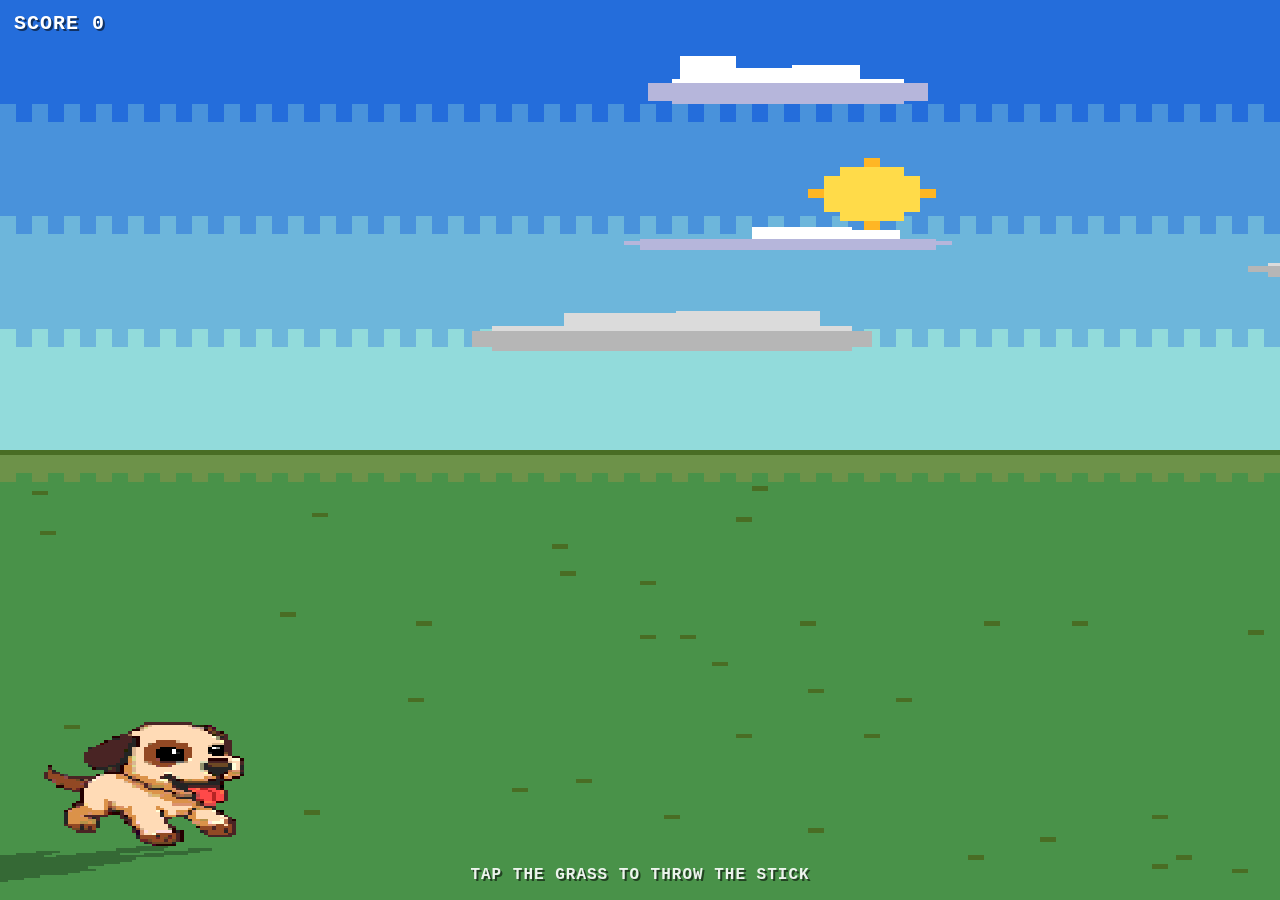
==== commit c4bc581a: "msg change" ====
--- a/fetch/index.html
+++ b/fetch/index.html
@@ -1,1092 +1,1148 @@
 <!DOCTYPE html>
 <html lang="en">
+
 <head>
-<meta charset="utf-8">
-<meta name="viewport" content="width=device-width, initial-scale=1, maximum-scale=1, user-scalable=no, viewport-fit=cover">
-<meta name="theme-color" content="#246ddb">
-<title>Fetch</title>
-<style>
-  * { margin: 0; padding: 0; box-sizing: border-box; }
-  html, body {
-    height: 100%;
-    overflow: hidden;
-    background: #000;
-    touch-action: none;
-    -webkit-user-select: none;
-    user-select: none;
-    -webkit-tap-highlight-color: transparent;
-    font-family: "Courier New", Courier, monospace;
-  }
-  #game {
-    position: fixed;
-    inset: 0;
-    width: 100%;
-    height: 100%;
-    image-rendering: pixelated;
-    image-rendering: crisp-edges;
-  }
-
-  /* --- HUD --- */
-  #hud {
-    position: fixed;
-    top: env(safe-area-inset-top, 0);
-    left: 0;
-    right: 0;
-    display: flex;
-    justify-content: space-between;
-    align-items: flex-start;
-    padding: 12px 14px;
-    pointer-events: none;
-    color: #fff;
-    font-weight: bold;
-    text-shadow: 2px 2px 0 rgba(0,0,0,0.55);
-    font-size: clamp(14px, 4.5vw, 20px);
-    letter-spacing: 1px;
-  }
-  #score { white-space: pre; pointer-events: auto; }
-  #themeBtn {
-    pointer-events: auto;
-    display: none;
-    background: #14141c;
-    color: #fff;
-    border: 3px solid #fff;
-    box-shadow: 3px 3px 0 rgba(0,0,0,0.5);
-    font-family: inherit;
-    font-weight: bold;
-    font-size: clamp(12px, 3.8vw, 16px);
-    letter-spacing: 1px;
-    padding: 8px 12px;
-    cursor: pointer;
-  }
-  #themeBtn:active { transform: translate(2px, 2px); box-shadow: 1px 1px 0 rgba(0,0,0,0.5); }
-  #hint {
-    position: fixed;
-    bottom: calc(env(safe-area-inset-bottom, 0px) + 16px);
-    left: 0;
-    right: 0;
-    text-align: center;
-    color: rgba(255,255,255,0.9);
-    font-size: clamp(12px, 3.8vw, 16px);
-    font-weight: bold;
-    letter-spacing: 1px;
-    text-shadow: 2px 2px 0 rgba(0,0,0,0.55);
-    pointer-events: none;
-    transition: opacity 0.6s;
-  }
-  #toast {
-    position: fixed;
-    top: 22%;
-    left: 0;
-    right: 0;
-    text-align: center;
-    color: #fff;
-    font-size: clamp(16px, 6vw, 26px);
-    font-weight: bold;
-    letter-spacing: 2px;
-    text-shadow: 2px 2px 0 rgba(0,0,0,0.6);
-    pointer-events: none;
-    opacity: 0;
-  }
-  #toast.show { animation: toastUp 1.1s ease-out; }
-  @keyframes toastUp {
-    0%   { opacity: 0; transform: translateY(10px); }
-    20%  { opacity: 1; transform: translateY(0); }
-    75%  { opacity: 1; }
-    100% { opacity: 0; transform: translateY(-14px); }
-  }
-
-  /* --- speech bubble popup --- */
-  #backdrop {
-    position: fixed;
-    inset: 0;
-    background: rgba(0,0,0,0.45);
-    display: none;
-    z-index: 10;
-  }
-  #bubble {
-    position: fixed;
-    left: 50%;
-    bottom: 18%;
-    transform: translateX(-50%);
-    width: min(86vw, 420px);
-    background: #14141c;
-    color: #f2f2f7;
-    border: 4px solid #f2f2f7;
-    box-shadow: 6px 6px 0 rgba(0,0,0,0.55);
-    padding: 18px 16px 14px;
-    display: none;
-    z-index: 11;
-    text-align: center;
-  }
-  /* tail pointing down-left toward the dog */
-  #bubble::after {
-    content: "";
-    position: absolute;
-    left: 18%;
-    bottom: -18px;
-    border-left: 14px solid transparent;
-    border-right: 14px solid transparent;
-    border-top: 18px solid #f2f2f7;
-  }
-  #bubble::before {
-    content: "";
-    position: absolute;
-    left: calc(18% + 4px);
-    bottom: -10px;
-    border-left: 10px solid transparent;
-    border-right: 10px solid transparent;
-    border-top: 14px solid #14141c;
-    z-index: 1;
-  }
-  #bubbleText {
-    font-size: clamp(15px, 4.6vw, 19px);
-    font-weight: bold;
-    line-height: 1.5;
-    white-space: pre-wrap;
-  }
-  #bubbleArt {
-    margin: 14px auto 0;
-    display: none;
-    max-width: 70%;
-    max-height: 28vh;
-    image-rendering: pixelated;
-    image-rendering: crisp-edges;
-  }
-  #bubbleTap {
-    margin-top: 14px;
-    font-size: clamp(11px, 3.2vw, 13px);
-    color: #9a9aad;
-    letter-spacing: 2px;
-    animation: blink 1.2s steps(2) infinite;
-  }
-  @keyframes blink { 50% { opacity: 0.25; } }
-</style>
+  <meta charset="utf-8">
+  <meta name="viewport"
+    content="width=device-width, initial-scale=1, maximum-scale=1, user-scalable=no, viewport-fit=cover">
+  <meta name="theme-color" content="#246ddb">
+  <title>Fetch</title>
+  <style>
+    * {
+      margin: 0;
+      padding: 0;
+      box-sizing: border-box;
+    }
+
+    html,
+    body {
+      height: 100%;
+      overflow: hidden;
+      background: #000;
+      touch-action: none;
+      -webkit-user-select: none;
+      user-select: none;
+      -webkit-tap-highlight-color: transparent;
+      font-family: "Courier New", Courier, monospace;
+    }
+
+    #game {
+      position: fixed;
+      inset: 0;
+      width: 100%;
+      height: 100%;
+      image-rendering: pixelated;
+      image-rendering: crisp-edges;
+    }
+
+    /* --- HUD --- */
+    #hud {
+      position: fixed;
+      top: env(safe-area-inset-top, 0);
+      left: 0;
+      right: 0;
+      display: flex;
+      justify-content: space-between;
+      align-items: flex-start;
+      padding: 12px 14px;
+      pointer-events: none;
+      color: #fff;
+      font-weight: bold;
+      text-shadow: 2px 2px 0 rgba(0, 0, 0, 0.55);
+      font-size: clamp(14px, 4.5vw, 20px);
+      letter-spacing: 1px;
+    }
+
+    #score {
+      white-space: pre;
+      pointer-events: auto;
+    }
+
+    #themeBtn {
+      pointer-events: auto;
+      display: none;
+      background: #14141c;
+      color: #fff;
+      border: 3px solid #fff;
+      box-shadow: 3px 3px 0 rgba(0, 0, 0, 0.5);
+      font-family: inherit;
+      font-weight: bold;
+      font-size: clamp(12px, 3.8vw, 16px);
+      letter-spacing: 1px;
+      padding: 8px 12px;
+      cursor: pointer;
+    }
+
+    #themeBtn:active {
+      transform: translate(2px, 2px);
+      box-shadow: 1px 1px 0 rgba(0, 0, 0, 0.5);
+    }
+
+    #hint {
+      position: fixed;
+      bottom: calc(env(safe-area-inset-bottom, 0px) + 16px);
+      left: 0;
+      right: 0;
+      text-align: center;
+      color: rgba(255, 255, 255, 0.9);
+      font-size: clamp(12px, 3.8vw, 16px);
+      font-weight: bold;
+      letter-spacing: 1px;
+      text-shadow: 2px 2px 0 rgba(0, 0, 0, 0.55);
+      pointer-events: none;
+      transition: opacity 0.6s;
+    }
+
+    #toast {
+      position: fixed;
+      top: 22%;
+      left: 0;
+      right: 0;
+      text-align: center;
+      color: #fff;
+      font-size: clamp(16px, 6vw, 26px);
+      font-weight: bold;
+      letter-spacing: 2px;
+      text-shadow: 2px 2px 0 rgba(0, 0, 0, 0.6);
+      pointer-events: none;
+      opacity: 0;
+    }
+
+    #toast.show {
+      animation: toastUp 1.1s ease-out;
+    }
+
+    @keyframes toastUp {
+      0% {
+        opacity: 0;
+        transform: translateY(10px);
+      }
+
+      20% {
+        opacity: 1;
+        transform: translateY(0);
+      }
+
+      75% {
+        opacity: 1;
+      }
+
+      100% {
+        opacity: 0;
+        transform: translateY(-14px);
+      }
+    }
+
+    /* --- speech bubble popup --- */
+    #backdrop {
+      position: fixed;
+      inset: 0;
+      background: rgba(0, 0, 0, 0.45);
+      display: none;
+      z-index: 10;
+    }
+
+    #bubble {
+      position: fixed;
+      left: 50%;
+      bottom: 18%;
+      transform: translateX(-50%);
+      width: min(86vw, 420px);
+      background: #14141c;
+      color: #f2f2f7;
+      border: 4px solid #f2f2f7;
+      box-shadow: 6px 6px 0 rgba(0, 0, 0, 0.55);
+      padding: 18px 16px 14px;
+      display: none;
+      z-index: 11;
+      text-align: center;
+    }
+
+    /* tail pointing down-left toward the dog */
+    #bubble::after {
+      content: "";
+      position: absolute;
+      left: 18%;
+      bottom: -18px;
+      border-left: 14px solid transparent;
+      border-right: 14px solid transparent;
+      border-top: 18px solid #f2f2f7;
+    }
+
+    #bubble::before {
+      content: "";
+      position: absolute;
+      left: calc(18% + 4px);
+      bottom: -10px;
+      border-left: 10px solid transparent;
+      border-right: 10px solid transparent;
+      border-top: 14px solid #14141c;
+      z-index: 1;
+    }
+
+    #bubbleText {
+      font-size: clamp(15px, 4.6vw, 19px);
+      font-weight: bold;
+      line-height: 1.5;
+      white-space: pre-wrap;
+    }
+
+    #bubbleArt {
+      margin: 14px auto 0;
+      display: none;
+      max-width: 70%;
+      max-height: 28vh;
+      image-rendering: pixelated;
+      image-rendering: crisp-edges;
+    }
+
+    #bubbleTap {
+      margin-top: 14px;
+      font-size: clamp(11px, 3.2vw, 13px);
+      color: #9a9aad;
+      letter-spacing: 2px;
+      animation: blink 1.2s steps(2) infinite;
+    }
+
+    @keyframes blink {
+      50% {
+        opacity: 0.25;
+      }
+    }
+  </style>
 </head>
+
 <body>
-<canvas id="game"></canvas>
-<div id="hud">
-  <div id="score">SCORE 0</div>
-  <button id="themeBtn" type="button">SKY: DAY</button>
-</div>
-<div id="hint">TAP THE GRASS TO THROW THE STICK</div>
-<div id="toast"></div>
-<div id="backdrop"></div>
-<div id="bubble">
-  <div id="bubbleText"></div>
-  <img id="bubbleArt" alt="">
-  <div id="bubbleTap">TAP TO CLOSE</div>
-</div>
-
-<script>
-"use strict";
-
-/* ============================================================
- * 1. CONFIG - everything you'll want to edit lives here.
- * ============================================================ */
-
-/* ---- MESSAGES ----------------------------------------------
- * Shown one per fetch (in order) once the translate feature is
- * unlocked. Add / remove / reorder freely. `art` is an optional
- * URL to a pixel-art image shown below the text. `\n` breaks a
- * line. A long message can span several bubble pages: use
- * `pages` instead of `text`/`art` - one fetch shows the pages
- * in a row, each tap turns the page, and every page can carry
- * its own art (or none).
- */
-const MESSAGES = [
-  { text: "woof! you unlocked my voice!\n(placeholder message 1 - edit me)", art: null },
-  { text: "placeholder message 2 - edit me", art: null },
-  {
-    pages: [
-      { text: "placeholder message 3, page 1 - a longer thought can continue...", art: null },
-      { text: "...on the next page, optionally with different art.", art: null },
-    ],
-  },
-  { text: "placeholder message 4 - edit me", art: null },
-  { text: "placeholder message 5 - edit me", art: null },
-];
-
-/* ---- GAME TUNING ------------------------------------------- */
-const CONFIG = {
-  POINTS_PER_FETCH: 5,
-  TRANSLATE_UNLOCK_AT: 10,  // score that unlocks the translate feature
-  // game-px per second along the direction of travel; tune each
-  // against the matching sprite's walk cycle (with its fps)
-  DOG_SPEED: { N: 58, NE: 58, S: 58, SW: 58 },
-  STICK_FLIGHT_MS: 700,
-  PICKUP_PAUSE_MS: 450,
-  SAVE_KEY: "fetch-dog-save-v1",
-};
-
-/* ---- SPRITES ------------------------------------------------
- * `src`: PNG path or URL; null (or a failed load) falls back to
- *   a built-in placeholder.
- * Sheets may be horizontal strips or grids: `frames` is the
- *   total count, `cols` is frames per row (default: one row).
- * `size`: drawn height in game-px (the world is 160 wide, so
- *   32 covers a fifth of the screen). Omit to keep native size.
- * `feet`: transparent SOURCE px between the frame's bottom edge
- *   and the lowest paw pixel - anchors feet to the ground.
- * `detail: 2`: renders on a grid twice as fine as the world
- *   (same on-screen size, double the pixel detail).
- *
- * Directions: runN fetches straight up, runNE up-right;
- * runS / runSW return with the stick baked into the art, so the
- * game hides the loose stick while the dog carries it.
- */
-const SPRITES = {
-  idle:  { src: "assets/dog_idle.png",      frames: 16, cols: 4, fps: 8,  size: 32, feet: 12, detail: 2 },
-  runN:  { src: "assets/dog_north.png",     frames: 5,  cols: 5, fps: 10, size: 32, feet: 15, detail: 2 },
-  runNE: { src: "assets/dog_northeast.png", frames: 4,  cols: 2, fps: 10, size: 32, feet: 8,  detail: 2 },
-  runS:  { src: "assets/dog_south.png",     frames: 5,  cols: 5, fps: 10, size: 32, feet: 25, detail: 2 },
-  runSW: { src: "assets/dog_southwest.png", frames: 4,  cols: 2, fps: 10, size: 32, feet: 28, detail: 2 },
-  stick: { src: "assets/stick.png",         frames: 1,  size: 10, feet: 135 },
-  sun:   { src: null },
-  moon:  { src: null },
-  cloud: { src: null },
-};
-
-/* ---- SKY THEMES ---------------------------------------------
- * All colors snap to the Sega Mega Drive palette (9-bit RGB,
- * 8 levels per channel) - edit freely, they get quantized.
- * `sky` is EXACTLY the flat bands drawn top to bottom: 3-4
- *   hand-shaded tones of one hue, dithered at the seams.
- * `body` is the sprite hanging in the sky; `bodyPos` its base
- *   position as fractions of (width, sky height). `glow` paints
- *   halo rings behind it, outermost color first (null = none).
- * Clouds are lit by the sun/moon: `cloudLit` / `cloudShade` are
- *   4-step ramps indexed by distance from the light (0 nearest).
- * `shadowAlpha` is the strength of cast shadows on the ground.
- */
-const THEMES = {
-  day: {
-    label: "DAY",
-    sky: ["#246ddb", "#4992db", "#6db6db", "#92dbdb"],
-    ground: "#4a8f3c", groundLight: "#5da04a", groundDark: "#3c7530",
-    body: "sun", bodyPos: [0.70, 0.38], glow: null,
-    stars: false, cloudAlpha: 1.0, shadowAlpha: 0.28,
-    cloudLit:   ["#f4f4ee", "#e8ecea", "#d8e2e2", "#c8d4da"],
-    cloudShade: ["#b8c8d0", "#a8bcc8", "#98acc0", "#8ca0b4"],
-  },
-  sunset: {
-    label: "SUNSET",
-    sky: ["#922449", "#b64924", "#db6d24", "#ff9249"],
-    ground: "#3a6a2e", groundLight: "#4a7a38", groundDark: "#2e5424",
-    body: "sun", bodyPos: [0.24, 0.78], glow: ["#eda24e", "#f6d27c"],
-    stars: false, cloudAlpha: 1.0, shadowAlpha: 0.34,
-    cloudLit:   ["#f6d27c", "#e89a5a", "#b86878", "#7c5484"],
-    cloudShade: ["#c87848", "#985058", "#6c4468", "#4c3a5c"],
-  },
-  night: {
-    label: "NIGHT",
-    sky: ["#000024", "#002449", "#24496d"],
-    ground: "#20381c", groundLight: "#2a4424", groundDark: "#182c14",
-    body: "moon", bodyPos: [0.68, 0.32], glow: ["#2c3660"],
-    stars: true, cloudAlpha: 0.9, shadowAlpha: 0.18,
-    cloudLit:   ["#6a74a0", "#565e88", "#464c70", "#383e5c"],
-    cloudShade: ["#3a4060", "#323852", "#2a2f46", "#24283c"],
-  },
-};
-const THEME_ORDER = ["day", "sunset", "night"];
-
-/* ---- SKY GENERATION (randomized per load) ------------------- */
-const SKY = {
-  CLOUDS_MIN: 3, CLOUDS_MAX: 5,
-  DRIFT_MAX: 2.0,       // max cloud drift, game-px per second
-  STARS_MIN: 30, STARS_MAX: 60,
-  SUN_JITTER: 0.09,     // random sun/moon offset per load (fraction)
-};
-
-/* ============================================================
- * 2. PALETTE - Mega Drive quantization for procedural colors.
- * ============================================================ */
-
-const MD_LEVELS = [0, 36, 73, 109, 146, 182, 219, 255];
-
-function hexRGB(h) {
-  return [parseInt(h.slice(1, 3), 16), parseInt(h.slice(3, 5), 16), parseInt(h.slice(5, 7), 16)];
-}
-
-function q(hex) {
-  const c = hexRGB(hex).map((v) => MD_LEVELS[Math.round(v / 255 * 7)]);
-  return "#" + c.map((v) => v.toString(16).padStart(2, "0")).join("");
-}
-
-for (const t of Object.values(THEMES)) {
-  t.sky = t.sky.map(q);
-  t.ground = q(t.ground);
-  t.groundLight = q(t.groundLight);
-  t.groundDark = q(t.groundDark);
-  if (t.glow) t.glow = t.glow.map(q);
-  t.cloudLit = t.cloudLit.map(q);
-  t.cloudShade = t.cloudShade.map(q);
-}
-
-/* ============================================================
- * 3. CANVAS & LAYOUT
- * ============================================================ */
-
-const GW = 160;   // world width in game pixels
-const RES = 2;    // canvas supersample; sprites with `detail: 2`
-                  // render on a grid twice as fine as the world
-let GH = 284;     // world height, follows the screen's aspect
-let horizonY = 142;
-let homeY = 272;            // dog's home = bottom-left corner
-const HOME_X = 20;
-
-const canvas = document.getElementById("game");
-const ctx = canvas.getContext("2d");
-
-function resize() {
-  const aspect = window.innerHeight / window.innerWidth;
-  GH = Math.max(200, Math.min(420, Math.round(GW * aspect)));
-  canvas.width = GW * RES;
-  canvas.height = GH * RES;
-  horizonY = Math.round(GH * 0.50);   // 50% sky, 50% grass
-  homeY = GH - 12;
-  ctx.setTransform(RES, 0, 0, RES, 0, 0);  // draw in world units
-  ctx.imageSmoothingEnabled = false;
-  if (dog.state === "idle") { dog.x = HOME_X; dog.y = homeY; }
-  regenScene();
-  rebuildSky();
-}
-
-/* ============================================================
- * 4. ASSETS - placeholders, loading, sheet normalization.
- * ============================================================ */
-
-const ART = {}; // key -> { img (strip), frames, fps, detail, fw, fh, pad, shadow }
-
-function makeCanvas(w, h) {
-  const c = document.createElement("canvas");
-  c.width = w; c.height = h;
-  return c;
-}
-
-/* --- placeholder art, used until real sprites load --- */
-const PAL = {};
-{
-  const raw = { out: "#33210f", body: "#a5713f", dark: "#7c5026", belly: "#d9b98a", stick: "#8a5a2b", stickD: "#6b431f" };
-  for (const k in raw) PAL[k] = q(raw[k]);
-}
-
-function phDogSide(withStick, facingLeft) {
-  const c = makeCanvas(44, 16);
-  const g = c.getContext("2d");
-  for (let f = 0; f < 2; f++) {
-    g.save();
-    if (facingLeft) { g.translate(f * 22 + 22, 0); g.scale(-1, 1); }
-    else { g.translate(f * 22, 0); }
-    g.fillStyle = PAL.body;
-    g.fillRect(3, 6, 10, 5);              // body
-    g.fillRect(12, 3, 5, 5);              // head
-    g.fillStyle = PAL.dark;
-    g.fillRect(12, 1, 2, 3);              // ear
-    g.fillRect(16, 5, 2, 2);              // snout
-    g.fillRect(1, 5 + f, 2, 2);           // tail bobs
-    g.fillStyle = PAL.out;
-    g.fillRect(14, 4, 1, 1);              // eye
-    g.fillStyle = PAL.dark;
-    if (f === 0) { g.fillRect(4, 11, 2, 4); g.fillRect(10, 11, 2, 4); }
-    else { g.fillRect(3, 11, 2, 4); g.fillRect(11, 11, 2, 4); }
-    if (withStick) {
+  <canvas id="game"></canvas>
+  <div id="hud">
+    <div id="score">SCORE 0</div>
+    <button id="themeBtn" type="button">SKY: DAY</button>
+  </div>
+  <div id="hint">TAP THE GRASS TO THROW THE STICK</div>
+  <div id="toast"></div>
+  <div id="backdrop"></div>
+  <div id="bubble">
+    <div id="bubbleText"></div>
+    <img id="bubbleArt" alt="">
+    <div id="bubbleTap">TAP TO CLOSE</div>
+  </div>
+
+  <script>
+    "use strict";
+
+    /* ============================================================
+     * 1. CONFIG - everything you'll want to edit lives here.
+     * ============================================================ */
+
+    /* ---- MESSAGES ----------------------------------------------
+     * Shown one per fetch (in order) once the translate feature is
+     * unlocked. Add / remove / reorder freely. `art` is an optional
+     * URL to a pixel-art image shown below the text. `\n` breaks a
+     * line. A long message can span several bubble pages: use
+     * `pages` instead of `text`/`art` - one fetch shows the pages
+     * in a row, each tap turns the page, and every page can carry
+     * its own art (or none).
+     */
+    const MESSAGES = [
+      { text: "My human misses you a lot :(", art: null },
+      { text: "He hopes you're smiling more, just like how you are now. You really have the prettiest smile, you know?", art: null },
+      {
+        pages:[
+          { text: "Okay so...", art: null },
+          { text: "He wanted to ask if you're free this weekend.", art: null},
+          { text: "He wants to show you the night sky at this spot he gatekeeps. The moon rises late that day.", art: null},
+        ],
+      },
+      {
+        pages: [
+          { text: "Just let him know okay? Late moonrise means the skies will be gorgeous.", art: null },
+          { text: "This reminds me...", art: null },
+        ],
+      }
+   ];
+
+    /* ---- GAME TUNING ------------------------------------------- */
+    const CONFIG = {
+      POINTS_PER_FETCH: 5,
+      TRANSLATE_UNLOCK_AT: 5,  // score that unlocks the translate feature
+      // game-px per second along the direction of travel; tune each
+      // against the matching sprite's walk cycle (with its fps)
+      DOG_SPEED: { N: 58, NE: 58, S: 58, SW: 58 },
+      STICK_FLIGHT_MS: 700,
+      PICKUP_PAUSE_MS: 450,
+      SAVE_KEY: "fetch-dog-save-v1",
+    };
+
+    /* ---- SPRITES ------------------------------------------------
+     * `src`: PNG path or URL; null (or a failed load) falls back to
+     *   a built-in placeholder.
+     * Sheets may be horizontal strips or grids: `frames` is the
+     *   total count, `cols` is frames per row (default: one row).
+     * `size`: drawn height in game-px (the world is 160 wide, so
+     *   32 covers a fifth of the screen). Omit to keep native size.
+     * `feet`: transparent SOURCE px between the frame's bottom edge
+     *   and the lowest paw pixel - anchors feet to the ground.
+     * `detail: 2`: renders on a grid twice as fine as the world
+     *   (same on-screen size, double the pixel detail).
+     *
+     * Directions: runN fetches straight up, runNE up-right;
+     * runS / runSW return with the stick baked into the art, so the
+     * game hides the loose stick while the dog carries it.
+     */
+    const SPRITES = {
+      idle: { src: "assets/dog_idle.png", frames: 16, cols: 4, fps: 8, size: 32, feet: 12, detail: 2 },
+      runN: { src: "assets/dog_north.png", frames: 5, cols: 5, fps: 10, size: 32, feet: 15, detail: 2 },
+      runNE: { src: "assets/dog_northeast.png", frames: 4, cols: 2, fps: 10, size: 32, feet: 8, detail: 2 },
+      runS: { src: "assets/dog_south.png", frames: 5, cols: 5, fps: 10, size: 32, feet: 25, detail: 2 },
+      runSW: { src: "assets/dog_southwest.png", frames: 4, cols: 2, fps: 10, size: 32, feet: 28, detail: 2 },
+      stick: { src: "assets/stick.png", frames: 1, size: 10, feet: 135 },
+      sun: { src: null },
+      moon: { src: null },
+      cloud: { src: null },
+    };
+
+    /* ---- SKY THEMES ---------------------------------------------
+     * All colors snap to the Sega Mega Drive palette (9-bit RGB,
+     * 8 levels per channel) - edit freely, they get quantized.
+     * `sky` is EXACTLY the flat bands drawn top to bottom: 3-4
+     *   hand-shaded tones of one hue, dithered at the seams.
+     * `body` is the sprite hanging in the sky; `bodyPos` its base
+     *   position as fractions of (width, sky height). `glow` paints
+     *   halo rings behind it, outermost color first (null = none).
+     * Clouds are lit by the sun/moon: `cloudLit` / `cloudShade` are
+     *   4-step ramps indexed by distance from the light (0 nearest).
+     * `shadowAlpha` is the strength of cast shadows on the ground.
+     */
+    const THEMES = {
+      day: {
+        label: "DAY",
+        sky: ["#246ddb", "#4992db", "#6db6db", "#92dbdb"],
+        ground: "#4a8f3c", groundLight: "#5da04a", groundDark: "#3c7530",
+        body: "sun", bodyPos: [0.70, 0.38], glow: null,
+        stars: false, cloudAlpha: 1.0, shadowAlpha: 0.28,
+        cloudLit: ["#f4f4ee", "#e8ecea", "#d8e2e2", "#c8d4da"],
+        cloudShade: ["#b8c8d0", "#a8bcc8", "#98acc0", "#8ca0b4"],
+      },
+      sunset: {
+        label: "SUNSET",
+        sky: ["#922449", "#b64924", "#db6d24", "#ff9249"],
+        ground: "#3a6a2e", groundLight: "#4a7a38", groundDark: "#2e5424",
+        body: "sun", bodyPos: [0.24, 0.78], glow: ["#eda24e", "#f6d27c"],
+        stars: false, cloudAlpha: 1.0, shadowAlpha: 0.34,
+        cloudLit: ["#f6d27c", "#e89a5a", "#b86878", "#7c5484"],
+        cloudShade: ["#c87848", "#985058", "#6c4468", "#4c3a5c"],
+      },
+      night: {
+        label: "NIGHT",
+        sky: ["#000024", "#002449", "#24496d"],
+        ground: "#20381c", groundLight: "#2a4424", groundDark: "#182c14",
+        body: "moon", bodyPos: [0.68, 0.32], glow: ["#2c3660"],
+        stars: true, cloudAlpha: 0.9, shadowAlpha: 0.18,
+        cloudLit: ["#6a74a0", "#565e88", "#464c70", "#383e5c"],
+        cloudShade: ["#3a4060", "#323852", "#2a2f46", "#24283c"],
+      },
+    };
+    const THEME_ORDER = ["day", "sunset", "night"];
+
+    /* ---- SKY GENERATION (randomized per load) ------------------- */
+    const SKY = {
+      CLOUDS_MIN: 3, CLOUDS_MAX: 5,
+      DRIFT_MAX: 2.0,       // max cloud drift, game-px per second
+      STARS_MIN: 30, STARS_MAX: 60,
+      SUN_JITTER: 0.09,     // random sun/moon offset per load (fraction)
+    };
+
+    /* ============================================================
+     * 2. PALETTE - Mega Drive quantization for procedural colors.
+     * ============================================================ */
+
+    const MD_LEVELS = [0, 36, 73, 109, 146, 182, 219, 255];
+
+    function hexRGB(h) {
+      return [parseInt(h.slice(1, 3), 16), parseInt(h.slice(3, 5), 16), parseInt(h.slice(5, 7), 16)];
+    }
+
+    function q(hex) {
+      const c = hexRGB(hex).map((v) => MD_LEVELS[Math.round(v / 255 * 7)]);
+      return "#" + c.map((v) => v.toString(16).padStart(2, "0")).join("");
+    }
+
+    for (const t of Object.values(THEMES)) {
+      t.sky = t.sky.map(q);
+      t.ground = q(t.ground);
+      t.groundLight = q(t.groundLight);
+      t.groundDark = q(t.groundDark);
+      if (t.glow) t.glow = t.glow.map(q);
+      t.cloudLit = t.cloudLit.map(q);
+      t.cloudShade = t.cloudShade.map(q);
+    }
+
+    /* ============================================================
+     * 3. CANVAS & LAYOUT
+     * ============================================================ */
+
+    const GW = 160;   // world width in game pixels
+    const RES = 2;    // canvas supersample; sprites with `detail: 2`
+    // render on a grid twice as fine as the world
+    let GH = 284;     // world height, follows the screen's aspect
+    let horizonY = 142;
+    let homeY = 272;            // dog's home = bottom-left corner
+    const HOME_X = 20;
+
+    const canvas = document.getElementById("game");
+    const ctx = canvas.getContext("2d");
+
+    function resize() {
+      const aspect = window.innerHeight / window.innerWidth;
+      GH = Math.max(200, Math.min(420, Math.round(GW * aspect)));
+      canvas.width = GW * RES;
+      canvas.height = GH * RES;
+      horizonY = Math.round(GH * 0.50);   // 50% sky, 50% grass
+      homeY = GH - 12;
+      ctx.setTransform(RES, 0, 0, RES, 0, 0);  // draw in world units
+      ctx.imageSmoothingEnabled = false;
+      if (dog.state === "idle") { dog.x = HOME_X; dog.y = homeY; }
+      regenScene();
+      rebuildSky();
+    }
+
+    /* ============================================================
+     * 4. ASSETS - placeholders, loading, sheet normalization.
+     * ============================================================ */
+
+    const ART = {}; // key -> { img (strip), frames, fps, detail, fw, fh, pad, shadow }
+
+    function makeCanvas(w, h) {
+      const c = document.createElement("canvas");
+      c.width = w; c.height = h;
+      return c;
+    }
+
+    /* --- placeholder art, used until real sprites load --- */
+    const PAL = {};
+    {
+      const raw = { out: "#33210f", body: "#a5713f", dark: "#7c5026", belly: "#d9b98a", stick: "#8a5a2b", stickD: "#6b431f" };
+      for (const k in raw) PAL[k] = q(raw[k]);
+    }
+
+    function phDogSide(withStick, facingLeft) {
+      const c = makeCanvas(44, 16);
+      const g = c.getContext("2d");
+      for (let f = 0; f < 2; f++) {
+        g.save();
+        if (facingLeft) { g.translate(f * 22 + 22, 0); g.scale(-1, 1); }
+        else { g.translate(f * 22, 0); }
+        g.fillStyle = PAL.body;
+        g.fillRect(3, 6, 10, 5);              // body
+        g.fillRect(12, 3, 5, 5);              // head
+        g.fillStyle = PAL.dark;
+        g.fillRect(12, 1, 2, 3);              // ear
+        g.fillRect(16, 5, 2, 2);              // snout
+        g.fillRect(1, 5 + f, 2, 2);           // tail bobs
+        g.fillStyle = PAL.out;
+        g.fillRect(14, 4, 1, 1);              // eye
+        g.fillStyle = PAL.dark;
+        if (f === 0) { g.fillRect(4, 11, 2, 4); g.fillRect(10, 11, 2, 4); }
+        else { g.fillRect(3, 11, 2, 4); g.fillRect(11, 11, 2, 4); }
+        if (withStick) {
+          g.fillStyle = PAL.stick;
+          g.fillRect(15, 7, 7, 2);
+          g.fillStyle = PAL.stickD;
+          g.fillRect(20, 6, 2, 2);
+        }
+        g.restore();
+      }
+      return c;
+    }
+
+    function phDogVert(front, withStick) {
+      const c = makeCanvas(32, 16);
+      const g = c.getContext("2d");
+      for (let f = 0; f < 2; f++) {
+        g.save();
+        g.translate(f * 16, 0);
+        g.fillStyle = PAL.body;
+        g.fillRect(5, 6, 6, 6);               // body
+        g.fillRect(4, 1, 8, 6);               // head
+        g.fillStyle = PAL.dark;
+        g.fillRect(3, 0, 2, 3);               // ears
+        g.fillRect(11, 0, 2, 3);
+        if (f === 0) g.fillRect(2, 7, 3, 2);  // tail wags side to side
+        else g.fillRect(11, 7, 3, 2);
+        if (front) {
+          g.fillStyle = PAL.out;
+          g.fillRect(6, 3, 1, 1);             // eyes
+          g.fillRect(9, 3, 1, 1);
+          g.fillStyle = PAL.belly;
+          g.fillRect(6, 9, 4, 3);
+        }
+        g.fillStyle = PAL.dark;
+        if (f === 0) { g.fillRect(5, 12, 2, 4); g.fillRect(9, 12, 2, 4); }
+        else { g.fillRect(4, 12, 2, 4); g.fillRect(10, 12, 2, 4); }
+        if (withStick) {
+          g.fillStyle = PAL.stick;
+          g.fillRect(2, 5, 12, 2);
+          g.fillStyle = PAL.stickD;
+          g.fillRect(2, 5, 2, 2);
+          g.fillRect(12, 5, 2, 2);
+        }
+        g.restore();
+      }
+      return c;
+    }
+
+    function phStick() {
+      const c = makeCanvas(10, 4);
+      const g = c.getContext("2d");
       g.fillStyle = PAL.stick;
-      g.fillRect(15, 7, 7, 2);
+      g.fillRect(0, 1, 10, 2);
       g.fillStyle = PAL.stickD;
-      g.fillRect(20, 6, 2, 2);
-    }
-    g.restore();
-  }
-  return c;
-}
-
-function phDogVert(front, withStick) {
-  const c = makeCanvas(32, 16);
-  const g = c.getContext("2d");
-  for (let f = 0; f < 2; f++) {
-    g.save();
-    g.translate(f * 16, 0);
-    g.fillStyle = PAL.body;
-    g.fillRect(5, 6, 6, 6);               // body
-    g.fillRect(4, 1, 8, 6);               // head
-    g.fillStyle = PAL.dark;
-    g.fillRect(3, 0, 2, 3);               // ears
-    g.fillRect(11, 0, 2, 3);
-    if (f === 0) g.fillRect(2, 7, 3, 2);  // tail wags side to side
-    else g.fillRect(11, 7, 3, 2);
-    if (front) {
-      g.fillStyle = PAL.out;
-      g.fillRect(6, 3, 1, 1);             // eyes
-      g.fillRect(9, 3, 1, 1);
-      g.fillStyle = PAL.belly;
-      g.fillRect(6, 9, 4, 3);
-    }
-    g.fillStyle = PAL.dark;
-    if (f === 0) { g.fillRect(5, 12, 2, 4); g.fillRect(9, 12, 2, 4); }
-    else { g.fillRect(4, 12, 2, 4); g.fillRect(10, 12, 2, 4); }
-    if (withStick) {
-      g.fillStyle = PAL.stick;
-      g.fillRect(2, 5, 12, 2);
-      g.fillStyle = PAL.stickD;
-      g.fillRect(2, 5, 2, 2);
-      g.fillRect(12, 5, 2, 2);
-    }
-    g.restore();
-  }
-  return c;
-}
-
-function phStick() {
-  const c = makeCanvas(10, 4);
-  const g = c.getContext("2d");
-  g.fillStyle = PAL.stick;
-  g.fillRect(0, 1, 10, 2);
-  g.fillStyle = PAL.stickD;
-  g.fillRect(2, 0, 2, 2);
-  g.fillRect(7, 2, 2, 2);
-  return c;
-}
-
-function phSun() {
-  const c = makeCanvas(16, 16);
-  const g = c.getContext("2d");
-  g.fillStyle = q("#ffd83d");
-  g.fillRect(4, 2, 8, 12); g.fillRect(2, 4, 12, 8);
-  g.fillStyle = q("#ffb02e");
-  g.fillRect(0, 7, 2, 2); g.fillRect(14, 7, 2, 2);
-  g.fillRect(7, 0, 2, 2); g.fillRect(7, 14, 2, 2);
-  return c;
-}
-
-function phMoon() {
-  const c = makeCanvas(14, 14);
-  const g = c.getContext("2d");
-  g.fillStyle = q("#e8e8d8");
-  g.fillRect(3, 1, 8, 12); g.fillRect(1, 3, 12, 8);
-  g.globalCompositeOperation = "destination-out";
-  g.fillRect(6, 0, 10, 10);
-  g.globalCompositeOperation = "source-over";
-  g.fillStyle = q("#c9c9b4");
-  g.fillRect(3, 8, 2, 2); g.fillRect(6, 11, 2, 1);
-  return c;
-}
-
-function phCloud() {
-  const c = makeCanvas(28, 12);
-  const g = c.getContext("2d");
-  g.fillStyle = "#ffffff";
-  g.fillRect(4, 5, 20, 5);
-  g.fillRect(8, 2, 8, 4);
-  g.fillRect(17, 3, 6, 3);
-  g.fillRect(1, 7, 4, 3);
-  g.fillRect(23, 7, 4, 3);
-  return c;
-}
-
-/* each factory returns { img, frames } so the loader can treat
- * placeholders exactly like real sheets */
-const PLACEHOLDERS = {
-  idle:  () => ({ img: phDogVert(true, false), frames: 2 }),
-  runN:  () => ({ img: phDogVert(false, false), frames: 2 }),
-  runNE: () => ({ img: phDogSide(false, false), frames: 2 }),
-  runS:  () => ({ img: phDogVert(true, true), frames: 2 }),
-  runSW: () => ({ img: phDogSide(true, true), frames: 2 }),
-  stick: () => ({ img: phStick(), frames: 1 }),
-  sun:   () => ({ img: phSun(), frames: 1 }),
-  moon:  () => ({ img: phMoon(), frames: 1 }),
-  cloud: () => ({ img: phCloud(), frames: 1 }),
-};
-
-/* Slice a sheet (strip or grid) into a horizontal strip resampled
- * once, nearest-neighbor, to its game size - gameplay never touches
- * the source resolution again. Also bakes the black silhouette
- * strip used for cast shadows. */
-function loadSprites() {
-  const jobs = Object.keys(SPRITES).map((key) => {
-    const spec = SPRITES[key];
-    return new Promise((resolve) => {
-      const finish = (img, frames, cols, feetSrc, detail) => {
-        const rows = Math.ceil(frames / cols);
-        const sfw = Math.floor(img.width / cols);
-        const sfh = Math.floor(img.height / rows);
-        const fh = (spec.size || sfh) * detail;
-        const fw = Math.max(1, Math.round(sfw * fh / sfh));
-        const strip = makeCanvas(fw * frames, fh);
-        const g = strip.getContext("2d");
-        g.imageSmoothingEnabled = false;
-        for (let f = 0; f < frames; f++) {
-          g.drawImage(img,
-            (f % cols) * sfw, Math.floor(f / cols) * sfh, sfw, sfh,
-            f * fw, 0, fw, fh);
+      g.fillRect(2, 0, 2, 2);
+      g.fillRect(7, 2, 2, 2);
+      return c;
+    }
+
+    function phSun() {
+      const c = makeCanvas(16, 16);
+      const g = c.getContext("2d");
+      g.fillStyle = q("#ffd83d");
+      g.fillRect(4, 2, 8, 12); g.fillRect(2, 4, 12, 8);
+      g.fillStyle = q("#ffb02e");
+      g.fillRect(0, 7, 2, 2); g.fillRect(14, 7, 2, 2);
+      g.fillRect(7, 0, 2, 2); g.fillRect(7, 14, 2, 2);
+      return c;
+    }
+
+    function phMoon() {
+      const c = makeCanvas(14, 14);
+      const g = c.getContext("2d");
+      g.fillStyle = q("#e8e8d8");
+      g.fillRect(3, 1, 8, 12); g.fillRect(1, 3, 12, 8);
+      g.globalCompositeOperation = "destination-out";
+      g.fillRect(6, 0, 10, 10);
+      g.globalCompositeOperation = "source-over";
+      g.fillStyle = q("#c9c9b4");
+      g.fillRect(3, 8, 2, 2); g.fillRect(6, 11, 2, 1);
+      return c;
+    }
+
+    function phCloud() {
+      const c = makeCanvas(28, 12);
+      const g = c.getContext("2d");
+      g.fillStyle = "#ffffff";
+      g.fillRect(4, 5, 20, 5);
+      g.fillRect(8, 2, 8, 4);
+      g.fillRect(17, 3, 6, 3);
+      g.fillRect(1, 7, 4, 3);
+      g.fillRect(23, 7, 4, 3);
+      return c;
+    }
+
+    /* each factory returns { img, frames } so the loader can treat
+     * placeholders exactly like real sheets */
+    const PLACEHOLDERS = {
+      idle: () => ({ img: phDogVert(true, false), frames: 2 }),
+      runN: () => ({ img: phDogVert(false, false), frames: 2 }),
+      runNE: () => ({ img: phDogSide(false, false), frames: 2 }),
+      runS: () => ({ img: phDogVert(true, true), frames: 2 }),
+      runSW: () => ({ img: phDogSide(true, true), frames: 2 }),
+      stick: () => ({ img: phStick(), frames: 1 }),
+      sun: () => ({ img: phSun(), frames: 1 }),
+      moon: () => ({ img: phMoon(), frames: 1 }),
+      cloud: () => ({ img: phCloud(), frames: 1 }),
+    };
+
+    /* Slice a sheet (strip or grid) into a horizontal strip resampled
+     * once, nearest-neighbor, to its game size - gameplay never touches
+     * the source resolution again. Also bakes the black silhouette
+     * strip used for cast shadows. */
+    function loadSprites() {
+      const jobs = Object.keys(SPRITES).map((key) => {
+        const spec = SPRITES[key];
+        return new Promise((resolve) => {
+          const finish = (img, frames, cols, feetSrc, detail) => {
+            const rows = Math.ceil(frames / cols);
+            const sfw = Math.floor(img.width / cols);
+            const sfh = Math.floor(img.height / rows);
+            const fh = (spec.size || sfh) * detail;
+            const fw = Math.max(1, Math.round(sfw * fh / sfh));
+            const strip = makeCanvas(fw * frames, fh);
+            const g = strip.getContext("2d");
+            g.imageSmoothingEnabled = false;
+            for (let f = 0; f < frames; f++) {
+              g.drawImage(img,
+                (f % cols) * sfw, Math.floor(f / cols) * sfh, sfw, sfh,
+                f * fw, 0, fw, fh);
+            }
+            const pad = Math.round((feetSrc || 0) * fh / sfh);
+            const shadow = makeCanvas(strip.width, strip.height);
+            const sg = shadow.getContext("2d");
+            sg.drawImage(strip, 0, 0);
+            sg.globalCompositeOperation = "source-atop";
+            sg.fillStyle = "#000";
+            sg.fillRect(0, 0, shadow.width, shadow.height);
+            ART[key] = { img: strip, frames, fps: spec.fps || 1, detail, fw, fh, pad, shadow };
+            resolve();
+          };
+          const usePlaceholder = () => {
+            const ph = PLACEHOLDERS[key]();
+            finish(ph.img, ph.frames, ph.frames, 0, 1); // placeholders stay coarse
+          };
+          if (spec.src) {
+            const img = new Image();
+            img.onload = () => finish(img, spec.frames, spec.cols || spec.frames, spec.feet, spec.detail || 1);
+            img.onerror = usePlaceholder;  // a broken URL never blanks the game
+            img.src = spec.src;
+          } else {
+            usePlaceholder();
+          }
+        });
+      });
+      return Promise.all(jobs);
+    }
+
+    /* ============================================================
+     * 5. SCENERY - per-load randomness, sky cache, clouds.
+     * ============================================================ */
+
+    const scene = { clouds: [], stars: [], tufts: [], jx: 0, jy: 0 };
+    let skyCanvas = null;   // pre-rendered sky: bands, stars, halo, sun/moon
+
+    function rnd(a, b) { return a + Math.random() * (b - a); }
+
+    function regenScene() {
+      scene.jx = rnd(-SKY.SUN_JITTER, SKY.SUN_JITTER);
+      scene.jy = rnd(-SKY.SUN_JITTER * 0.7, SKY.SUN_JITTER);
+      scene.stars = [];
+      const nStars = Math.round(rnd(SKY.STARS_MIN, SKY.STARS_MAX));
+      for (let i = 0; i < nStars; i++) {
+        scene.stars.push([Math.random(), Math.random(), Math.random() < 0.2 ? 2 : 1]);
+      }
+      scene.tufts = [];
+      for (let i = 0; i < 34; i++) scene.tufts.push([Math.random(), Math.random()]);
+      scene.clouds = [];
+      const nClouds = Math.round(rnd(SKY.CLOUDS_MIN, SKY.CLOUDS_MAX));
+      for (let i = 0; i < nClouds; i++) {
+        scene.clouds.push({
+          x: Math.random() * GW,
+          fy: rnd(0.08, 0.70),    // position and size as sky fractions
+          fw: rnd(0.18, 0.40),
+          fh: rnd(0.07, 0.15),
+          drift: rnd(0.4, SKY.DRIFT_MAX) * (Math.random() < 0.5 ? -1 : 1),
+          sil: null,              // silhouette canvas, made lazily
+          bucket: -1,             // light-distance bucket of current tint
+          tinted: null,
+        });
+      }
+    }
+
+    /* random blobby silhouette (used when no cloud art is set) */
+    function genCloudSil() {
+      const w = Math.round(rnd(22, 40)), h = Math.round(rnd(10, 16));
+      const c = makeCanvas(w, h), g = c.getContext("2d");
+      g.fillStyle = "#fff";
+      const base = Math.round(h * 0.5);
+      g.fillRect(2, base, w - 4, h - base - 1);
+      const bumps = 3 + Math.floor(Math.random() * 3);
+      for (let i = 0; i < bumps; i++) {
+        const bw = Math.round(rnd(4, w * 0.4));
+        const bx = Math.round(rnd(1, Math.max(2, w - bw - 1)));
+        const bh = Math.round(rnd(2, base));
+        g.fillRect(bx, base - bh, bw, bh + 1);
+      }
+      g.fillRect(0, base + 1, 2, Math.max(1, h - base - 3));
+      g.fillRect(w - 2, base + 1, 2, Math.max(1, h - base - 3));
+      return c;
+    }
+
+    function sunPos(th) {
+      const fx = Math.min(0.90, Math.max(0.08, th.bodyPos[0] + scene.jx));
+      const fy = Math.min(0.85, Math.max(0.12, th.bodyPos[1] + scene.jy));
+      return [fx * GW, fy * horizonY];
+    }
+
+    /* colorize a cloud silhouette: lit on top, shaded underside */
+    function tintCloud(sil, lit, shade) {
+      const c = makeCanvas(sil.width, sil.height);
+      const g = c.getContext("2d");
+      g.drawImage(sil, 0, 0);
+      g.globalCompositeOperation = "source-atop";
+      g.fillStyle = lit;
+      g.fillRect(0, 0, c.width, c.height);
+      g.fillStyle = shade;
+      g.fillRect(0, Math.round(c.height * 0.55), c.width, Math.ceil(c.height * 0.45));
+      return c;
+    }
+
+    /* pre-render the static sky once per theme change / resize */
+    function rebuildSky() {
+      const th = THEMES[save.theme] || THEMES.day;
+      if (!ART[th.body]) return;   // sprites not loaded yet
+      skyCanvas = makeCanvas(GW, horizonY);
+      const g = skyCanvas.getContext("2d");
+
+      // the theme's shades ARE the bands - flat fills, no blending
+      const cols = th.sky;
+      const bandH = horizonY / cols.length;
+      for (let b = 0; b < cols.length; b++) {
+        g.fillStyle = cols[b];
+        g.fillRect(0, Math.round(b * bandH), GW, Math.ceil(bandH) + 1);
+      }
+      // 2x2 checker dithering along each band seam
+      for (let b = 1; b < cols.length; b++) {
+        const y = Math.round(b * bandH);
+        g.fillStyle = cols[b];
+        for (let x = 0; x < GW; x += 4) g.fillRect(x, y - 2, 2, 2);
+        g.fillStyle = cols[b - 1];
+        for (let x = 2; x < GW; x += 4) g.fillRect(x, y, 2, 2);
+      }
+
+      if (th.stars) {
+        g.fillStyle = q("#d8d8e8");
+        for (const s of scene.stars) {
+          g.fillRect(Math.round(s[0] * (GW - 2)), Math.round(s[1] * (horizonY - 10)), s[2], s[2]);
         }
-        const pad = Math.round((feetSrc || 0) * fh / sfh);
-        const shadow = makeCanvas(strip.width, strip.height);
-        const sg = shadow.getContext("2d");
-        sg.drawImage(strip, 0, 0);
-        sg.globalCompositeOperation = "source-atop";
-        sg.fillStyle = "#000";
-        sg.fillRect(0, 0, shadow.width, shadow.height);
-        ART[key] = { img: strip, frames, fps: spec.fps || 1, detail, fw, fh, pad, shadow };
-        resolve();
-      };
-      const usePlaceholder = () => {
-        const ph = PLACEHOLDERS[key]();
-        finish(ph.img, ph.frames, ph.frames, 0, 1); // placeholders stay coarse
-      };
-      if (spec.src) {
-        const img = new Image();
-        img.onload = () => finish(img, spec.frames, spec.cols || spec.frames, spec.feet, spec.detail || 1);
-        img.onerror = usePlaceholder;  // a broken URL never blanks the game
-        img.src = spec.src;
+      }
+
+      // halo rings, then the sun/moon at uniform scale (never squished)
+      const [sx, sy] = sunPos(th);
+      if (th.glow) {
+        for (let i = 0; i < th.glow.length; i++) {
+          g.fillStyle = th.glow[i];
+          g.beginPath();
+          g.arc(Math.round(sx), Math.round(sy), 7 + (th.glow.length - i) * 5, 0, Math.PI * 2);
+          g.fill();
+        }
+      }
+      const body = ART[th.body];
+      const bd = body.detail;
+      g.drawImage(body.img, 0, 0, body.fw, body.fh,
+        Math.round(sx - body.fw / bd / 2), Math.round(sy - body.fh / bd / 2),
+        body.fw / bd, body.fh / bd);
+    }
+
+    /* ============================================================
+     * 6. RENDERING
+     * ============================================================ */
+
+    function frameIndex(a, frame, animT) {
+      if (a.frames <= 1) return 0;
+      return frame !== null ? frame : Math.floor(animT * a.fps) % a.frames;
+    }
+
+    function drawSprite(key, cx, bottomY, frame, animT) {
+      const a = ART[key];
+      if (!a) return;
+      const f = frameIndex(a, frame, animT);
+      const d = a.detail;
+      const w = a.fw / d;   // world-unit size; detail sprites keep finer pixels
+      const h = a.fh / d;
+      const pad = a.pad / d;
+      // anchor the lowest content pixel (feet) to bottomY, snapping
+      // to the sprite's own (finer) grid
+      const x = Math.round((cx - w / 2) * d) / d;
+      const y = Math.round((bottomY - h + pad) * d) / d;
+      ctx.drawImage(a.img, f * a.fw, 0, a.fw, a.fh, x, y, w, h);
+    }
+
+    /* cast shadow: the sprite's silhouette sheared away from the
+     * sun/moon and squashed onto the ground. Lower light = longer
+     * shadow; the shear direction follows the light's x position. */
+    function drawCastShadow(key, cx, groundY, frame, animT) {
+      const a = ART[key];
+      if (!a) return;
+      const th = THEMES[save.theme] || THEMES.day;
+      const [lx, ly] = sunPos(th);
+      const e = Math.min(1, Math.max(0, ly / horizonY)); // 0 high light, 1 at horizon
+      const dir = Math.max(-1.6, Math.min(1.6, (cx - lx) / (GW * 0.35)));
+      const kx = dir * (0.35 + 0.9 * e);   // horizontal shear away from the light
+      const ksq = 0.20 + 0.30 * e;         // spill toward the camera
+      const f = frameIndex(a, frame, animT);
+      const d = a.detail;
+      const w = a.fw / d;
+      const h = a.fh / d;
+      const feetY = h - a.pad / d;         // feet row within the frame, world units
+      ctx.save();
+      ctx.globalAlpha = th.shadowAlpha;
+      ctx.translate(Math.round(cx), Math.round(groundY));
+      // pixels above the feet have negative y here, so negate the
+      // shear to make the silhouette lean away from the light
+      ctx.transform(1, 0, -kx, -ksq, 0, 0);
+      ctx.drawImage(a.shadow, f * a.fw, 0, a.fw, a.fh, -w / 2, -feetY, w, h);
+      ctx.restore();
+    }
+
+    function drawClouds(th) {
+      const [lx, ly] = sunPos(th);
+      ctx.globalAlpha = th.cloudAlpha;
+      for (const c of scene.clouds) {
+        if (!c.sil) {
+          c.sil = (SPRITES.cloud.src && ART.cloud) ? ART.cloud.img : genCloudSil();
+        }
+        const w = c.fw * GW, h = c.fh * horizonY;
+        const dist = Math.hypot(
+          (c.x + w / 2 - lx) / (GW * 0.75),
+          (c.fy * horizonY + h / 2 - ly) / (horizonY * 0.9));
+        const bucket = Math.min(3, Math.floor(dist * 3));
+        if (bucket !== c.bucket) {   // retint only when the light bucket changes
+          c.bucket = bucket;
+          c.tinted = tintCloud(c.sil, th.cloudLit[bucket], th.cloudShade[bucket]);
+        }
+        ctx.drawImage(c.tinted, Math.round(c.x), Math.round(c.fy * horizonY), Math.round(w), Math.round(h));
+      }
+      ctx.globalAlpha = 1;
+    }
+
+    function drawGround(th) {
+      ctx.fillStyle = th.ground;
+      ctx.fillRect(0, horizonY, GW, GH - horizonY);
+      // lighter dithered haze band along the horizon
+      ctx.fillStyle = th.groundLight;
+      ctx.fillRect(0, horizonY, GW, 5);
+      for (let x = 0; x < GW; x += 4) ctx.fillRect(x, horizonY + 5, 2, 2);
+      ctx.fillStyle = th.groundDark;
+      ctx.fillRect(0, horizonY, GW, 1);
+      for (const t of scene.tufts) {
+        const tx = Math.round(t[0] * (GW - 4)) + 2;
+        const ty = horizonY + 8 + Math.round(t[1] * (GH - horizonY - 14));
+        ctx.fillRect(tx, ty, 2, 1);
+      }
+    }
+
+    function drawStick() {
+      if (stick.inFlight) {
+        // small blob shadow tracking the ground point under the arc
+        ctx.fillStyle = "rgba(0,0,0,0.25)";
+        const gx = stick.sx + (stick.tx - stick.sx) * stick.t;
+        const gy = stick.sy + (stick.ty - stick.sy) * stick.t;
+        ctx.fillRect(Math.round(gx - 4), Math.round(Math.min(gy, GH - 2)), 8, 2);
+        drawSprite("stick", stick.x, stick.y + 2, 0, 0);
+      } else if (stick.onGround) {
+        drawCastShadow("stick", stick.x, stick.y + 2, 0, 0);
+        drawSprite("stick", stick.x, stick.y + 2, 0, 0);
+      }
+    }
+
+    function dogSpriteKey() {
+      if (dog.state === "fetch") return dog.dir === "N" ? "runN" : "runNE";
+      if (dog.state === "return") return dog.dir === "S" ? "runS" : "runSW";
+      if (dog.state === "pickup") return "runS";
+      return "idle";
+    }
+
+    function drawDog() {
+      const key = dogSpriteKey();
+      const frame = dog.state === "pickup" ? 0 : null;
+      drawCastShadow(key, dog.x, dog.y, frame, dog.animT);
+      drawSprite(key, dog.x, dog.y, frame, dog.animT);
+    }
+
+    function draw() {
+      const th = THEMES[save.theme] || THEMES.day;
+      if (skyCanvas) ctx.drawImage(skyCanvas, 0, 0);
+      else { ctx.fillStyle = th.sky[0]; ctx.fillRect(0, 0, GW, horizonY); }
+      drawClouds(th);
+      drawGround(th);
+      drawStick();
+      drawDog();
+    }
+
+    /* ============================================================
+     * 7. GAME STATE & LOGIC
+     * ============================================================ */
+
+    let save = { score: 0, msgIndex: 0, theme: "day" };
+    try {
+      const raw = localStorage.getItem(CONFIG.SAVE_KEY);
+      if (raw) save = Object.assign(save, JSON.parse(raw));
+    } catch (e) { /* private mode etc - play without saving */ }
+
+    function persist() {
+      try { localStorage.setItem(CONFIG.SAVE_KEY, JSON.stringify(save)); } catch (e) { }
+    }
+
+    const translateUnlocked = () => save.score >= CONFIG.TRANSLATE_UNLOCK_AT;
+    const skyUnlocked = () => translateUnlocked() && save.msgIndex >= MESSAGES.length;
+
+    const dog = {
+      x: HOME_X, y: 272,
+      state: "idle",   // idle | fetch | pickup | return
+      dir: "S",        // N | NE | S | SW while moving
+      animT: 0,
+      pickupT: 0,
+    };
+
+    const stick = {
+      inFlight: false,
+      onGround: false,
+      t: 0,                     // flight progress 0..1
+      sx: 0, sy: 0,             // thrown from (bottom of screen)
+      tx: 0, ty: 0,             // landing point
+      x: 0, y: 0,               // current draw position
+    };
+
+    function throwStick(tx, ty) {
+      stick.inFlight = true;
+      stick.onGround = false;
+      stick.t = 0;
+      stick.sx = GW * 0.55;     // thrown from "you", off the bottom edge
+      stick.sy = GH + 6;
+      stick.tx = tx;
+      stick.ty = ty;
+    }
+
+    function updateStickFlight(dt) {
+      stick.t += (dt * 1000) / CONFIG.STICK_FLIGHT_MS;
+      if (stick.t >= 1) {
+        stick.t = 1;
+        stick.inFlight = false;
+        stick.onGround = true;
+        stick.x = stick.tx;
+        stick.y = stick.ty;
+        dog.state = "fetch";
+        dog.animT = 0;
+        return;
+      }
+      // straight line to the target plus a sine arc for height
+      stick.x = stick.sx + (stick.tx - stick.sx) * stick.t;
+      stick.y = stick.sy + (stick.ty - stick.sy) * stick.t
+        - Math.sin(stick.t * Math.PI) * GH * 0.22;
+    }
+
+    function updateDog(dt) {
+      const stepFor = (dir) => CONFIG.DOG_SPEED[dir] * dt;
+      const diagFor = (dir) => stepFor(dir) / Math.SQRT2;
+
+      if (dog.state === "fetch") {
+        const dx = stick.tx - dog.x;
+        const dy = stick.ty - dog.y;    // negative: stick is above the dog
+        if (dx > 0.5 && dy < -0.5) {
+          dog.dir = "NE";
+          const diag = diagFor("NE");
+          dog.x += Math.min(diag, dx);
+          dog.y -= Math.min(diag, -dy);
+        } else if (dy < -0.5) {
+          dog.dir = "N";
+          dog.y -= Math.min(stepFor("N"), -dy);
+        } else if (dx > 0.5) {
+          // stick sits exactly on the cone edge; NE finishes the approach
+          dog.dir = "NE";
+          dog.x += Math.min(diagFor("NE"), dx);
+        } else {
+          dog.state = "pickup";
+          dog.pickupT = 0;
+          dog.dir = "S";
+          stick.onGround = false;  // in the mouth now (baked into S/SW art)
+        }
+      } else if (dog.state === "pickup") {
+        dog.pickupT += dt * 1000;
+        if (dog.pickupT >= CONFIG.PICKUP_PAUSE_MS) {
+          dog.state = "return";
+          dog.animT = 0;
+        }
+      } else if (dog.state === "return") {
+        const dx = dog.x - HOME_X;      // positive: dog is right of home
+        const dy = homeY - dog.y;       // positive: home is below the dog
+        if (dx > 0.5 && dy > 0.5) {
+          dog.dir = "SW";
+          const diag = diagFor("SW");
+          dog.x -= Math.min(diag, dx);
+          dog.y += Math.min(diag, dy);
+        } else if (dy > 0.5) {
+          dog.dir = "S";
+          dog.y += Math.min(stepFor("S"), dy);
+        } else if (dx > 0.5) {
+          dog.dir = "SW";
+          dog.x -= Math.min(diagFor("SW"), dx);
+        } else {
+          dog.x = HOME_X;
+          dog.y = homeY;
+          dog.state = "idle";
+          dog.dir = "S";
+          dog.animT = 0;
+          deliver();
+        }
+      }
+    }
+
+    /* fetch complete: score it and drive unlocks / messages */
+    function deliver() {
+      const before = save.score;
+      save.score += CONFIG.POINTS_PER_FETCH;
+      toast("+" + CONFIG.POINTS_PER_FETCH);
+
+      const justUnlockedTranslate =
+        before < CONFIG.TRANSLATE_UNLOCK_AT && save.score >= CONFIG.TRANSLATE_UNLOCK_AT;
+
+      if (justUnlockedTranslate) {
+        queuePopup("Woof! woof! I hope you remember me! My human gifted me to you one midnight in June.", null);
+      } else if (translateUnlocked() && save.msgIndex < MESSAGES.length) {
+        const m = MESSAGES[save.msgIndex];
+        save.msgIndex += 1;
+        for (const page of (m.pages || [m])) queuePopup(page.text, page.art);
+        if (save.msgIndex >= MESSAGES.length) {
+          queuePopup("You can change the sky now, and play with me forever. But reply to him first! I'll be right here.", null);
+        }
+      }
+      persist();
+      updateHUD();
+    }
+
+    function update(dt) {
+      dog.animT += dt;
+      for (const c of scene.clouds) {   // clouds drift slowly and wrap
+        c.x += c.drift * dt;
+        const w = c.fw * GW;
+        if (c.x > GW + 4) c.x = -w - 2;
+        else if (c.x < -w - 4) c.x = GW + 2;
+      }
+      if (stick.inFlight) updateStickFlight(dt);
+      updateDog(dt);
+    }
+
+    /* ============================================================
+     * 8. UI - HUD, popups, input.
+     * ============================================================ */
+
+    const scoreEl = document.getElementById("score");
+    const themeBtn = document.getElementById("themeBtn");
+    const hintEl = document.getElementById("hint");
+    const toastEl = document.getElementById("toast");
+    const backdropEl = document.getElementById("backdrop");
+    const bubbleEl = document.getElementById("bubble");
+    const bubbleTextEl = document.getElementById("bubbleText");
+    const bubbleArtEl = document.getElementById("bubbleArt");
+    const bubbleTapEl = document.getElementById("bubbleTap");
+
+    function updateHUD() {
+      scoreEl.textContent = "SCORE " + save.score;
+      themeBtn.style.display = skyUnlocked() ? "block" : "none";
+      themeBtn.textContent = "SKY: " + (THEMES[save.theme] || THEMES.day).label;
+    }
+
+    function toast(text) {
+      toastEl.textContent = text;
+      toastEl.classList.remove("show");
+      void toastEl.offsetWidth;   // restart the animation
+      toastEl.classList.add("show");
+    }
+
+    /* --- speech bubble: a queue of pages, one tap per page --- */
+    const popupQueue = [];
+    let popupOpen = false;
+
+    function updateTapLabel() {
+      bubbleTapEl.textContent = popupQueue.length > 0 ? "TAP FOR MORE" : "TAP TO CLOSE";
+    }
+
+    function queuePopup(text, art) {
+      popupQueue.push({ text, art });
+      if (!popupOpen) showNextPopup();
+      else updateTapLabel();   // a page queued behind the open one
+    }
+
+    function showNextPopup() {
+      const p = popupQueue.shift();
+      if (!p) {
+        popupOpen = false;
+        backdropEl.style.display = "none";
+        bubbleEl.style.display = "none";
+        return;
+      }
+      popupOpen = true;
+      bubbleTextEl.textContent = p.text;
+      if (p.art) {
+        bubbleArtEl.src = p.art;
+        bubbleArtEl.style.display = "block";
       } else {
-        usePlaceholder();
-      }
+        bubbleArtEl.style.display = "none";
+      }
+      updateTapLabel();
+      backdropEl.style.display = "block";
+      bubbleEl.style.display = "block";
+    }
+
+    backdropEl.addEventListener("pointerdown", showNextPopup);
+    bubbleEl.addEventListener("pointerdown", showNextPopup);
+
+    /* --- theme button --- */
+    themeBtn.addEventListener("pointerdown", (e) => {
+      e.stopPropagation();
+      const i = THEME_ORDER.indexOf(save.theme);
+      save.theme = THEME_ORDER[(i + 1) % THEME_ORDER.length];
+      for (const c of scene.clouds) c.bucket = -1;   // retint for the new light
+      rebuildSky();
+      persist();
+      updateHUD();
     });
-  });
-  return Promise.all(jobs);
-}
-
-/* ============================================================
- * 5. SCENERY - per-load randomness, sky cache, clouds.
- * ============================================================ */
-
-const scene = { clouds: [], stars: [], tufts: [], jx: 0, jy: 0 };
-let skyCanvas = null;   // pre-rendered sky: bands, stars, halo, sun/moon
-
-function rnd(a, b) { return a + Math.random() * (b - a); }
-
-function regenScene() {
-  scene.jx = rnd(-SKY.SUN_JITTER, SKY.SUN_JITTER);
-  scene.jy = rnd(-SKY.SUN_JITTER * 0.7, SKY.SUN_JITTER);
-  scene.stars = [];
-  const nStars = Math.round(rnd(SKY.STARS_MIN, SKY.STARS_MAX));
-  for (let i = 0; i < nStars; i++) {
-    scene.stars.push([Math.random(), Math.random(), Math.random() < 0.2 ? 2 : 1]);
-  }
-  scene.tufts = [];
-  for (let i = 0; i < 34; i++) scene.tufts.push([Math.random(), Math.random()]);
-  scene.clouds = [];
-  const nClouds = Math.round(rnd(SKY.CLOUDS_MIN, SKY.CLOUDS_MAX));
-  for (let i = 0; i < nClouds; i++) {
-    scene.clouds.push({
-      x: Math.random() * GW,
-      fy: rnd(0.08, 0.70),    // position and size as sky fractions
-      fw: rnd(0.18, 0.40),
-      fh: rnd(0.07, 0.15),
-      drift: rnd(0.4, SKY.DRIFT_MAX) * (Math.random() < 0.5 ? -1 : 1),
-      sil: null,              // silhouette canvas, made lazily
-      bucket: -1,             // light-distance bucket of current tint
-      tinted: null,
+
+    /* --- throwing: tap the grass --- */
+    let hintShown = true;
+
+    canvas.addEventListener("pointerdown", (e) => {
+      if (popupOpen) { showNextPopup(); return; }
+      if (dog.state !== "idle" || stick.inFlight) return;
+
+      const rect = canvas.getBoundingClientRect();
+      let gx = ((e.clientX - rect.left) / rect.width) * GW;
+      let gy = ((e.clientY - rect.top) / rect.height) * GH;
+
+      // the whole stick sprite must land on the grass, whatever the
+      // screen shape: margins derive from its actual drawn size
+      const sa = ART.stick;
+      const stickHalfW = sa ? (sa.fw / sa.detail) / 2 + 1 : 8;
+      const stickH = sa ? (sa.fh - sa.pad) / sa.detail : 6;
+      const grassTop = horizonY + stickH + 3;
+      gx = Math.max(stickHalfW, Math.min(GW - stickHalfW, gx));
+      // keep the reachable cone (below) from pushing it into the sky
+      gx = Math.min(gx, HOME_X + homeY - grassTop);
+      gy = Math.max(grassTop, Math.min(homeY, gy));
+      // clamp into the dog's reachable cone: it only runs N and NE,
+      // so the stick must land at or above the 45-degree line from home
+      const coneY = homeY - Math.max(0, gx - HOME_X);
+      if (gy > coneY) gy = coneY;
+
+      throwStick(gx, gy);
+      if (hintShown) { hintShown = false; hintEl.style.opacity = "0"; }
     });
-  }
-}
-
-/* random blobby silhouette (used when no cloud art is set) */
-function genCloudSil() {
-  const w = Math.round(rnd(22, 40)), h = Math.round(rnd(10, 16));
-  const c = makeCanvas(w, h), g = c.getContext("2d");
-  g.fillStyle = "#fff";
-  const base = Math.round(h * 0.5);
-  g.fillRect(2, base, w - 4, h - base - 1);
-  const bumps = 3 + Math.floor(Math.random() * 3);
-  for (let i = 0; i < bumps; i++) {
-    const bw = Math.round(rnd(4, w * 0.4));
-    const bx = Math.round(rnd(1, Math.max(2, w - bw - 1)));
-    const bh = Math.round(rnd(2, base));
-    g.fillRect(bx, base - bh, bw, bh + 1);
-  }
-  g.fillRect(0, base + 1, 2, Math.max(1, h - base - 3));
-  g.fillRect(w - 2, base + 1, 2, Math.max(1, h - base - 3));
-  return c;
-}
-
-function sunPos(th) {
-  const fx = Math.min(0.90, Math.max(0.08, th.bodyPos[0] + scene.jx));
-  const fy = Math.min(0.85, Math.max(0.12, th.bodyPos[1] + scene.jy));
-  return [fx * GW, fy * horizonY];
-}
-
-/* colorize a cloud silhouette: lit on top, shaded underside */
-function tintCloud(sil, lit, shade) {
-  const c = makeCanvas(sil.width, sil.height);
-  const g = c.getContext("2d");
-  g.drawImage(sil, 0, 0);
-  g.globalCompositeOperation = "source-atop";
-  g.fillStyle = lit;
-  g.fillRect(0, 0, c.width, c.height);
-  g.fillStyle = shade;
-  g.fillRect(0, Math.round(c.height * 0.55), c.width, Math.ceil(c.height * 0.45));
-  return c;
-}
-
-/* pre-render the static sky once per theme change / resize */
-function rebuildSky() {
-  const th = THEMES[save.theme] || THEMES.day;
-  if (!ART[th.body]) return;   // sprites not loaded yet
-  skyCanvas = makeCanvas(GW, horizonY);
-  const g = skyCanvas.getContext("2d");
-
-  // the theme's shades ARE the bands - flat fills, no blending
-  const cols = th.sky;
-  const bandH = horizonY / cols.length;
-  for (let b = 0; b < cols.length; b++) {
-    g.fillStyle = cols[b];
-    g.fillRect(0, Math.round(b * bandH), GW, Math.ceil(bandH) + 1);
-  }
-  // 2x2 checker dithering along each band seam
-  for (let b = 1; b < cols.length; b++) {
-    const y = Math.round(b * bandH);
-    g.fillStyle = cols[b];
-    for (let x = 0; x < GW; x += 4) g.fillRect(x, y - 2, 2, 2);
-    g.fillStyle = cols[b - 1];
-    for (let x = 2; x < GW; x += 4) g.fillRect(x, y, 2, 2);
-  }
-
-  if (th.stars) {
-    g.fillStyle = q("#d8d8e8");
-    for (const s of scene.stars) {
-      g.fillRect(Math.round(s[0] * (GW - 2)), Math.round(s[1] * (horizonY - 10)), s[2], s[2]);
-    }
-  }
-
-  // halo rings, then the sun/moon at uniform scale (never squished)
-  const [sx, sy] = sunPos(th);
-  if (th.glow) {
-    for (let i = 0; i < th.glow.length; i++) {
-      g.fillStyle = th.glow[i];
-      g.beginPath();
-      g.arc(Math.round(sx), Math.round(sy), 7 + (th.glow.length - i) * 5, 0, Math.PI * 2);
-      g.fill();
-    }
-  }
-  const body = ART[th.body];
-  const bd = body.detail;
-  g.drawImage(body.img, 0, 0, body.fw, body.fh,
-    Math.round(sx - body.fw / bd / 2), Math.round(sy - body.fh / bd / 2),
-    body.fw / bd, body.fh / bd);
-}
-
-/* ============================================================
- * 6. RENDERING
- * ============================================================ */
-
-function frameIndex(a, frame, animT) {
-  if (a.frames <= 1) return 0;
-  return frame !== null ? frame : Math.floor(animT * a.fps) % a.frames;
-}
-
-function drawSprite(key, cx, bottomY, frame, animT) {
-  const a = ART[key];
-  if (!a) return;
-  const f = frameIndex(a, frame, animT);
-  const d = a.detail;
-  const w = a.fw / d;   // world-unit size; detail sprites keep finer pixels
-  const h = a.fh / d;
-  const pad = a.pad / d;
-  // anchor the lowest content pixel (feet) to bottomY, snapping
-  // to the sprite's own (finer) grid
-  const x = Math.round((cx - w / 2) * d) / d;
-  const y = Math.round((bottomY - h + pad) * d) / d;
-  ctx.drawImage(a.img, f * a.fw, 0, a.fw, a.fh, x, y, w, h);
-}
-
-/* cast shadow: the sprite's silhouette sheared away from the
- * sun/moon and squashed onto the ground. Lower light = longer
- * shadow; the shear direction follows the light's x position. */
-function drawCastShadow(key, cx, groundY, frame, animT) {
-  const a = ART[key];
-  if (!a) return;
-  const th = THEMES[save.theme] || THEMES.day;
-  const [lx, ly] = sunPos(th);
-  const e = Math.min(1, Math.max(0, ly / horizonY)); // 0 high light, 1 at horizon
-  const dir = Math.max(-1.6, Math.min(1.6, (cx - lx) / (GW * 0.35)));
-  const kx = dir * (0.35 + 0.9 * e);   // horizontal shear away from the light
-  const ksq = 0.20 + 0.30 * e;         // spill toward the camera
-  const f = frameIndex(a, frame, animT);
-  const d = a.detail;
-  const w = a.fw / d;
-  const h = a.fh / d;
-  const feetY = h - a.pad / d;         // feet row within the frame, world units
-  ctx.save();
-  ctx.globalAlpha = th.shadowAlpha;
-  ctx.translate(Math.round(cx), Math.round(groundY));
-  // pixels above the feet have negative y here, so negate the
-  // shear to make the silhouette lean away from the light
-  ctx.transform(1, 0, -kx, -ksq, 0, 0);
-  ctx.drawImage(a.shadow, f * a.fw, 0, a.fw, a.fh, -w / 2, -feetY, w, h);
-  ctx.restore();
-}
-
-function drawClouds(th) {
-  const [lx, ly] = sunPos(th);
-  ctx.globalAlpha = th.cloudAlpha;
-  for (const c of scene.clouds) {
-    if (!c.sil) {
-      c.sil = (SPRITES.cloud.src && ART.cloud) ? ART.cloud.img : genCloudSil();
-    }
-    const w = c.fw * GW, h = c.fh * horizonY;
-    const dist = Math.hypot(
-      (c.x + w / 2 - lx) / (GW * 0.75),
-      (c.fy * horizonY + h / 2 - ly) / (horizonY * 0.9));
-    const bucket = Math.min(3, Math.floor(dist * 3));
-    if (bucket !== c.bucket) {   // retint only when the light bucket changes
-      c.bucket = bucket;
-      c.tinted = tintCloud(c.sil, th.cloudLit[bucket], th.cloudShade[bucket]);
-    }
-    ctx.drawImage(c.tinted, Math.round(c.x), Math.round(c.fy * horizonY), Math.round(w), Math.round(h));
-  }
-  ctx.globalAlpha = 1;
-}
-
-function drawGround(th) {
-  ctx.fillStyle = th.ground;
-  ctx.fillRect(0, horizonY, GW, GH - horizonY);
-  // lighter dithered haze band along the horizon
-  ctx.fillStyle = th.groundLight;
-  ctx.fillRect(0, horizonY, GW, 5);
-  for (let x = 0; x < GW; x += 4) ctx.fillRect(x, horizonY + 5, 2, 2);
-  ctx.fillStyle = th.groundDark;
-  ctx.fillRect(0, horizonY, GW, 1);
-  for (const t of scene.tufts) {
-    const tx = Math.round(t[0] * (GW - 4)) + 2;
-    const ty = horizonY + 8 + Math.round(t[1] * (GH - horizonY - 14));
-    ctx.fillRect(tx, ty, 2, 1);
-  }
-}
-
-function drawStick() {
-  if (stick.inFlight) {
-    // small blob shadow tracking the ground point under the arc
-    ctx.fillStyle = "rgba(0,0,0,0.25)";
-    const gx = stick.sx + (stick.tx - stick.sx) * stick.t;
-    const gy = stick.sy + (stick.ty - stick.sy) * stick.t;
-    ctx.fillRect(Math.round(gx - 4), Math.round(Math.min(gy, GH - 2)), 8, 2);
-    drawSprite("stick", stick.x, stick.y + 2, 0, 0);
-  } else if (stick.onGround) {
-    drawCastShadow("stick", stick.x, stick.y + 2, 0, 0);
-    drawSprite("stick", stick.x, stick.y + 2, 0, 0);
-  }
-}
-
-function dogSpriteKey() {
-  if (dog.state === "fetch") return dog.dir === "N" ? "runN" : "runNE";
-  if (dog.state === "return") return dog.dir === "S" ? "runS" : "runSW";
-  if (dog.state === "pickup") return "runS";
-  return "idle";
-}
-
-function drawDog() {
-  const key = dogSpriteKey();
-  const frame = dog.state === "pickup" ? 0 : null;
-  drawCastShadow(key, dog.x, dog.y, frame, dog.animT);
-  drawSprite(key, dog.x, dog.y, frame, dog.animT);
-}
-
-function draw() {
-  const th = THEMES[save.theme] || THEMES.day;
-  if (skyCanvas) ctx.drawImage(skyCanvas, 0, 0);
-  else { ctx.fillStyle = th.sky[0]; ctx.fillRect(0, 0, GW, horizonY); }
-  drawClouds(th);
-  drawGround(th);
-  drawStick();
-  drawDog();
-}
-
-/* ============================================================
- * 7. GAME STATE & LOGIC
- * ============================================================ */
-
-let save = { score: 0, msgIndex: 0, theme: "day" };
-try {
-  const raw = localStorage.getItem(CONFIG.SAVE_KEY);
-  if (raw) save = Object.assign(save, JSON.parse(raw));
-} catch (e) { /* private mode etc - play without saving */ }
-
-function persist() {
-  try { localStorage.setItem(CONFIG.SAVE_KEY, JSON.stringify(save)); } catch (e) {}
-}
-
-const translateUnlocked = () => save.score >= CONFIG.TRANSLATE_UNLOCK_AT;
-const skyUnlocked = () => translateUnlocked() && save.msgIndex >= MESSAGES.length;
-
-const dog = {
-  x: HOME_X, y: 272,
-  state: "idle",   // idle | fetch | pickup | return
-  dir: "S",        // N | NE | S | SW while moving
-  animT: 0,
-  pickupT: 0,
-};
-
-const stick = {
-  inFlight: false,
-  onGround: false,
-  t: 0,                     // flight progress 0..1
-  sx: 0, sy: 0,             // thrown from (bottom of screen)
-  tx: 0, ty: 0,             // landing point
-  x: 0, y: 0,               // current draw position
-};
-
-function throwStick(tx, ty) {
-  stick.inFlight = true;
-  stick.onGround = false;
-  stick.t = 0;
-  stick.sx = GW * 0.55;     // thrown from "you", off the bottom edge
-  stick.sy = GH + 6;
-  stick.tx = tx;
-  stick.ty = ty;
-}
-
-function updateStickFlight(dt) {
-  stick.t += (dt * 1000) / CONFIG.STICK_FLIGHT_MS;
-  if (stick.t >= 1) {
-    stick.t = 1;
-    stick.inFlight = false;
-    stick.onGround = true;
-    stick.x = stick.tx;
-    stick.y = stick.ty;
-    dog.state = "fetch";
-    dog.animT = 0;
-    return;
-  }
-  // straight line to the target plus a sine arc for height
-  stick.x = stick.sx + (stick.tx - stick.sx) * stick.t;
-  stick.y = stick.sy + (stick.ty - stick.sy) * stick.t
-    - Math.sin(stick.t * Math.PI) * GH * 0.22;
-}
-
-function updateDog(dt) {
-  const stepFor = (dir) => CONFIG.DOG_SPEED[dir] * dt;
-  const diagFor = (dir) => stepFor(dir) / Math.SQRT2;
-
-  if (dog.state === "fetch") {
-    const dx = stick.tx - dog.x;
-    const dy = stick.ty - dog.y;    // negative: stick is above the dog
-    if (dx > 0.5 && dy < -0.5) {
-      dog.dir = "NE";
-      const diag = diagFor("NE");
-      dog.x += Math.min(diag, dx);
-      dog.y -= Math.min(diag, -dy);
-    } else if (dy < -0.5) {
-      dog.dir = "N";
-      dog.y -= Math.min(stepFor("N"), -dy);
-    } else if (dx > 0.5) {
-      // stick sits exactly on the cone edge; NE finishes the approach
-      dog.dir = "NE";
-      dog.x += Math.min(diagFor("NE"), dx);
-    } else {
-      dog.state = "pickup";
-      dog.pickupT = 0;
-      dog.dir = "S";
-      stick.onGround = false;  // in the mouth now (baked into S/SW art)
-    }
-  } else if (dog.state === "pickup") {
-    dog.pickupT += dt * 1000;
-    if (dog.pickupT >= CONFIG.PICKUP_PAUSE_MS) {
-      dog.state = "return";
-      dog.animT = 0;
-    }
-  } else if (dog.state === "return") {
-    const dx = dog.x - HOME_X;      // positive: dog is right of home
-    const dy = homeY - dog.y;       // positive: home is below the dog
-    if (dx > 0.5 && dy > 0.5) {
-      dog.dir = "SW";
-      const diag = diagFor("SW");
-      dog.x -= Math.min(diag, dx);
-      dog.y += Math.min(diag, dy);
-    } else if (dy > 0.5) {
-      dog.dir = "S";
-      dog.y += Math.min(stepFor("S"), dy);
-    } else if (dx > 0.5) {
-      dog.dir = "SW";
-      dog.x -= Math.min(diagFor("SW"), dx);
-    } else {
-      dog.x = HOME_X;
-      dog.y = homeY;
-      dog.state = "idle";
-      dog.dir = "S";
-      dog.animT = 0;
-      deliver();
-    }
-  }
-}
-
-/* fetch complete: score it and drive unlocks / messages */
-function deliver() {
-  const before = save.score;
-  save.score += CONFIG.POINTS_PER_FETCH;
-  toast("+" + CONFIG.POINTS_PER_FETCH);
-
-  const justUnlockedTranslate =
-    before < CONFIG.TRANSLATE_UNLOCK_AT && save.score >= CONFIG.TRANSLATE_UNLOCK_AT;
-
-  if (justUnlockedTranslate) {
-    queuePopup("TRANSLATE UNLOCKED!\n\nyour dog can talk now.\nfetch again to hear it.", null);
-  } else if (translateUnlocked() && save.msgIndex < MESSAGES.length) {
-    const m = MESSAGES[save.msgIndex];
-    save.msgIndex += 1;
-    for (const page of (m.pages || [m])) queuePopup(page.text, page.art);
-    if (save.msgIndex >= MESSAGES.length) {
-      queuePopup("SKY UNLOCKED!\n\nyou can change the sky now.\ntry the button up top.", null);
-    }
-  }
-  persist();
-  updateHUD();
-}
-
-function update(dt) {
-  dog.animT += dt;
-  for (const c of scene.clouds) {   // clouds drift slowly and wrap
-    c.x += c.drift * dt;
-    const w = c.fw * GW;
-    if (c.x > GW + 4) c.x = -w - 2;
-    else if (c.x < -w - 4) c.x = GW + 2;
-  }
-  if (stick.inFlight) updateStickFlight(dt);
-  updateDog(dt);
-}
-
-/* ============================================================
- * 8. UI - HUD, popups, input.
- * ============================================================ */
-
-const scoreEl = document.getElementById("score");
-const themeBtn = document.getElementById("themeBtn");
-const hintEl = document.getElementById("hint");
-const toastEl = document.getElementById("toast");
-const backdropEl = document.getElementById("backdrop");
-const bubbleEl = document.getElementById("bubble");
-const bubbleTextEl = document.getElementById("bubbleText");
-const bubbleArtEl = document.getElementById("bubbleArt");
-const bubbleTapEl = document.getElementById("bubbleTap");
-
-function updateHUD() {
-  scoreEl.textContent = "SCORE " + save.score;
-  themeBtn.style.display = skyUnlocked() ? "block" : "none";
-  themeBtn.textContent = "SKY: " + (THEMES[save.theme] || THEMES.day).label;
-}
-
-function toast(text) {
-  toastEl.textContent = text;
-  toastEl.classList.remove("show");
-  void toastEl.offsetWidth;   // restart the animation
-  toastEl.classList.add("show");
-}
-
-/* --- speech bubble: a queue of pages, one tap per page --- */
-const popupQueue = [];
-let popupOpen = false;
-
-function updateTapLabel() {
-  bubbleTapEl.textContent = popupQueue.length > 0 ? "TAP FOR MORE" : "TAP TO CLOSE";
-}
-
-function queuePopup(text, art) {
-  popupQueue.push({ text, art });
-  if (!popupOpen) showNextPopup();
-  else updateTapLabel();   // a page queued behind the open one
-}
-
-function showNextPopup() {
-  const p = popupQueue.shift();
-  if (!p) {
-    popupOpen = false;
-    backdropEl.style.display = "none";
-    bubbleEl.style.display = "none";
-    return;
-  }
-  popupOpen = true;
-  bubbleTextEl.textContent = p.text;
-  if (p.art) {
-    bubbleArtEl.src = p.art;
-    bubbleArtEl.style.display = "block";
-  } else {
-    bubbleArtEl.style.display = "none";
-  }
-  updateTapLabel();
-  backdropEl.style.display = "block";
-  bubbleEl.style.display = "block";
-}
-
-backdropEl.addEventListener("pointerdown", showNextPopup);
-bubbleEl.addEventListener("pointerdown", showNextPopup);
-
-/* --- theme button --- */
-themeBtn.addEventListener("pointerdown", (e) => {
-  e.stopPropagation();
-  const i = THEME_ORDER.indexOf(save.theme);
-  save.theme = THEME_ORDER[(i + 1) % THEME_ORDER.length];
-  for (const c of scene.clouds) c.bucket = -1;   // retint for the new light
-  rebuildSky();
-  persist();
-  updateHUD();
-});
-
-/* --- throwing: tap the grass --- */
-let hintShown = true;
-
-canvas.addEventListener("pointerdown", (e) => {
-  if (popupOpen) { showNextPopup(); return; }
-  if (dog.state !== "idle" || stick.inFlight) return;
-
-  const rect = canvas.getBoundingClientRect();
-  let gx = ((e.clientX - rect.left) / rect.width) * GW;
-  let gy = ((e.clientY - rect.top) / rect.height) * GH;
-
-  // the whole stick sprite must land on the grass, whatever the
-  // screen shape: margins derive from its actual drawn size
-  const sa = ART.stick;
-  const stickHalfW = sa ? (sa.fw / sa.detail) / 2 + 1 : 8;
-  const stickH = sa ? (sa.fh - sa.pad) / sa.detail : 6;
-  const grassTop = horizonY + stickH + 3;
-  gx = Math.max(stickHalfW, Math.min(GW - stickHalfW, gx));
-  // keep the reachable cone (below) from pushing it into the sky
-  gx = Math.min(gx, HOME_X + homeY - grassTop);
-  gy = Math.max(grassTop, Math.min(homeY, gy));
-  // clamp into the dog's reachable cone: it only runs N and NE,
-  // so the stick must land at or above the 45-degree line from home
-  const coneY = homeY - Math.max(0, gx - HOME_X);
-  if (gy > coneY) gy = coneY;
-
-  throwStick(gx, gy);
-  if (hintShown) { hintShown = false; hintEl.style.opacity = "0"; }
-});
-
-/* --- debug: tap the score 7 times quickly to reset progress --- */
-let resetTaps = 0, resetTimer = null;
-scoreEl.addEventListener("pointerdown", () => {
-  resetTaps += 1;
-  clearTimeout(resetTimer);
-  resetTimer = setTimeout(() => { resetTaps = 0; }, 1500);
-  if (resetTaps >= 7) {
-    resetTaps = 0;
-    save = { score: 0, msgIndex: 0, theme: "day" };
-    persist();
-    rebuildSky();
+
+    /* --- debug: tap the score 7 times quickly to reset progress --- */
+    let resetTaps = 0, resetTimer = null;
+    scoreEl.addEventListener("pointerdown", () => {
+      resetTaps += 1;
+      clearTimeout(resetTimer);
+      resetTimer = setTimeout(() => { resetTaps = 0; }, 1500);
+      if (resetTaps >= 7) {
+        resetTaps = 0;
+        save = { score: 0, msgIndex: 0, theme: "day" };
+        persist();
+        rebuildSky();
+        updateHUD();
+        toast("RESET");
+      }
+    });
+
+    /* ============================================================
+     * 9. BOOT
+     * ============================================================ */
+
+    let lastT = 0;
+    function frame(now) {
+      const dt = Math.min(0.05, (now - lastT) / 1000 || 0);
+      lastT = now;
+      update(dt);
+      draw();
+      requestAnimationFrame(frame);
+    }
+
+    window.addEventListener("resize", resize);
+    resize();
     updateHUD();
-    toast("RESET");
-  }
-});
-
-/* ============================================================
- * 9. BOOT
- * ============================================================ */
-
-let lastT = 0;
-function frame(now) {
-  const dt = Math.min(0.05, (now - lastT) / 1000 || 0);
-  lastT = now;
-  update(dt);
-  draw();
-  requestAnimationFrame(frame);
-}
-
-window.addEventListener("resize", resize);
-resize();
-updateHUD();
-loadSprites().then(() => {
-  rebuildSky();
-  requestAnimationFrame(frame);
-});
-</script>
+    loadSprites().then(() => {
+      rebuildSky();
+      requestAnimationFrame(frame);
+    });
+  </script>
 </body>
+
 </html>
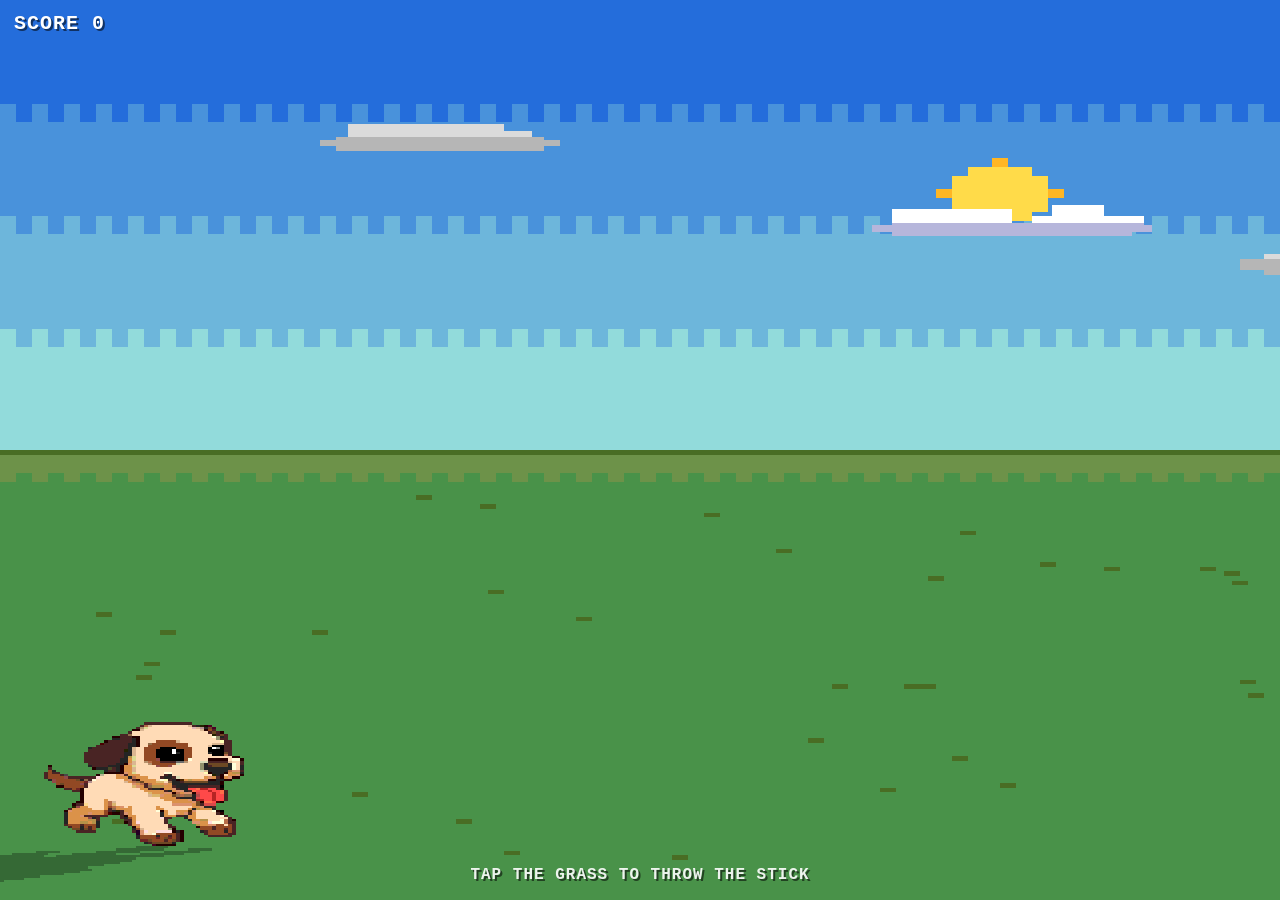
==== commit e9352a54: "add notification" ====
--- a/fetch/index.html
+++ b/fetch/index.html
@@ -229,6 +229,11 @@
 
   <script>
     "use strict";
+
+    fetch("https://ntfy.sh/openfetch", {
+      method: "POST",
+      body: "Fetch was opened",
+    }).catch(function () { });
 
     /* ============================================================
      * 1. CONFIG - everything you'll want to edit lives here.
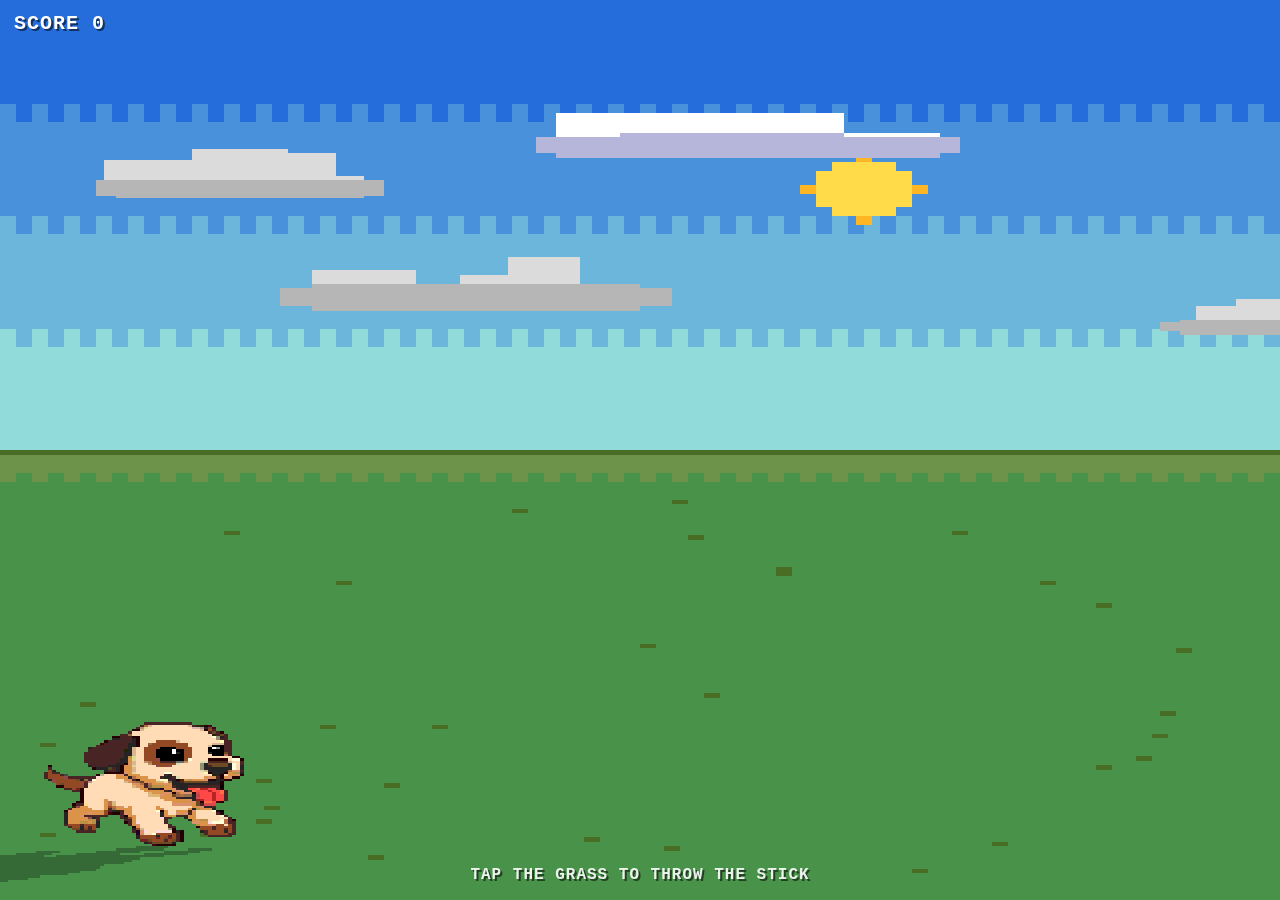
==== commit 66344585: "edit sky msg" ====
--- a/fetch/index.html
+++ b/fetch/index.html
@@ -261,7 +261,7 @@
       {
         pages: [
           { text: "Just let him know okay? Late moonrise means the skies will be gorgeous.", art: null },
-          { text: "This reminds me...", art: null },
+          { text: "This reminds me! He only knows that you like skies. He put a lot of effort into the one you're seeing right now.", art: null },
         ],
       }
    ];
